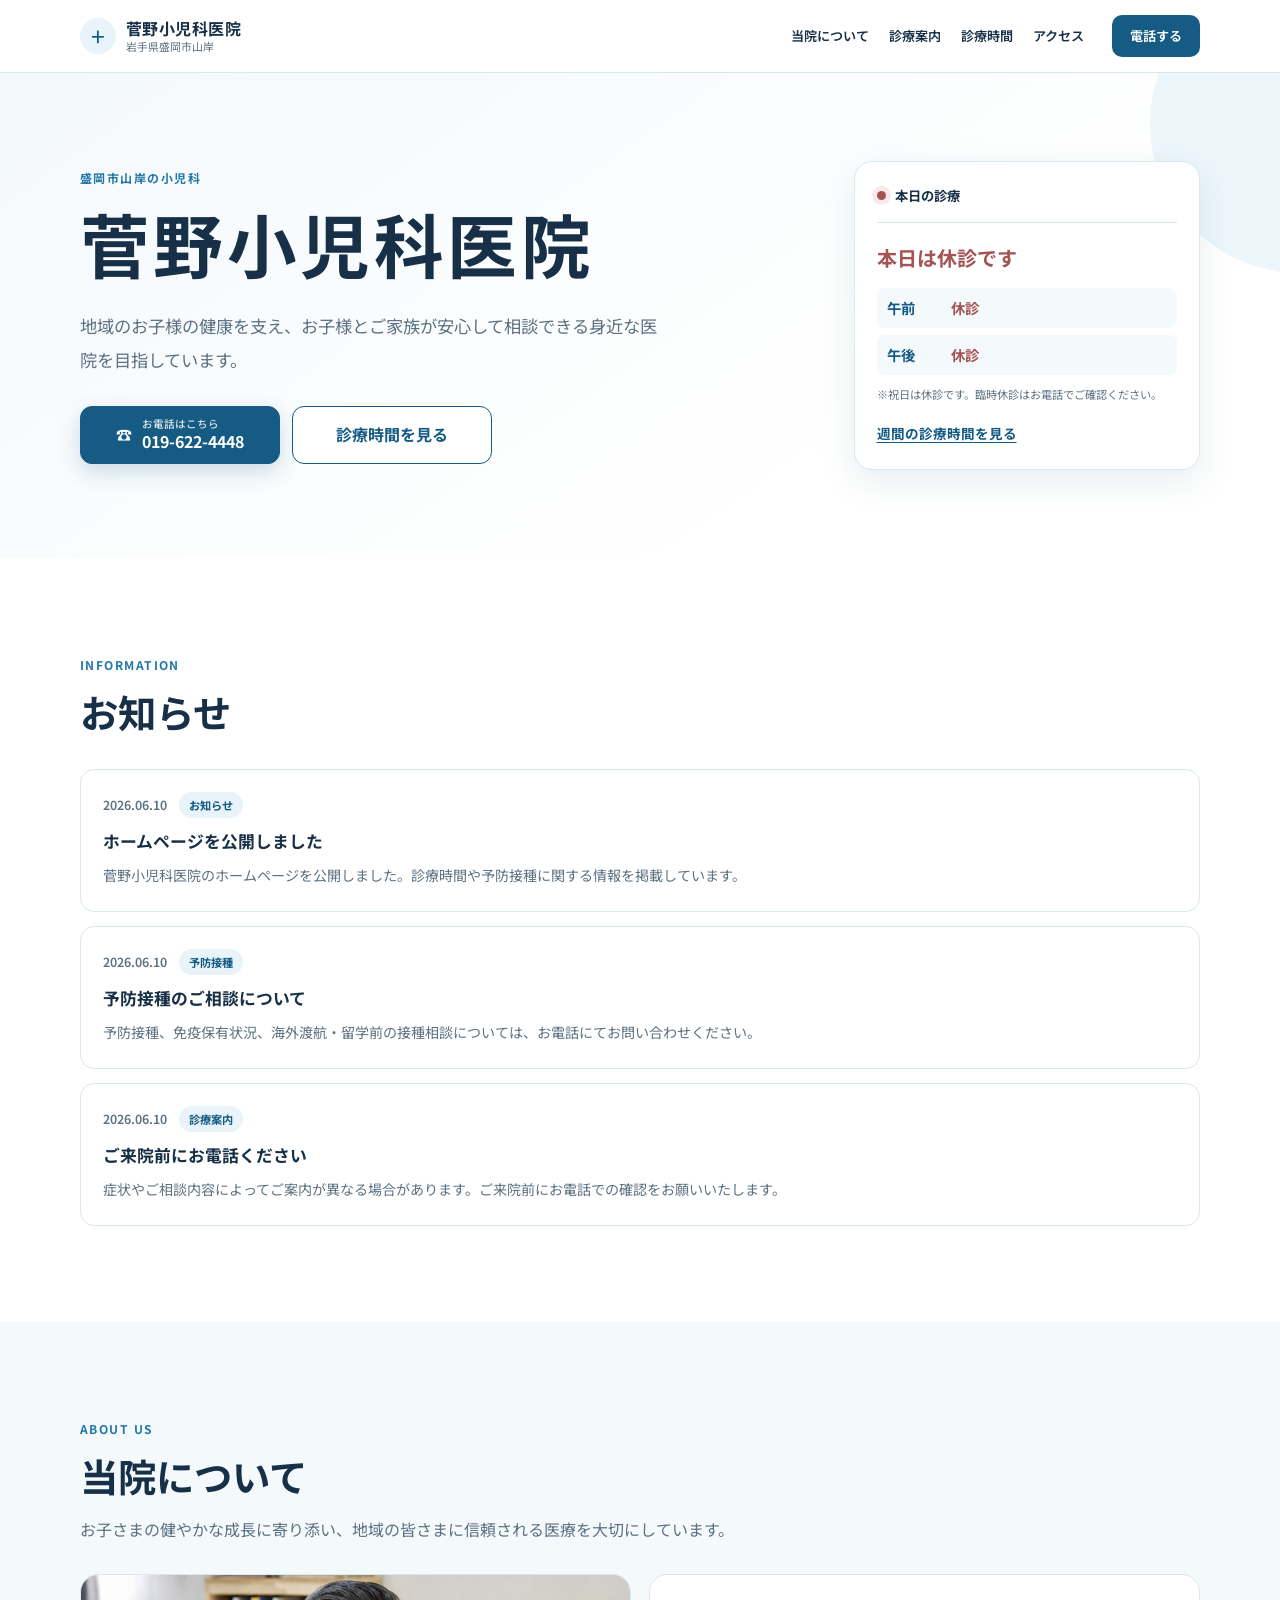
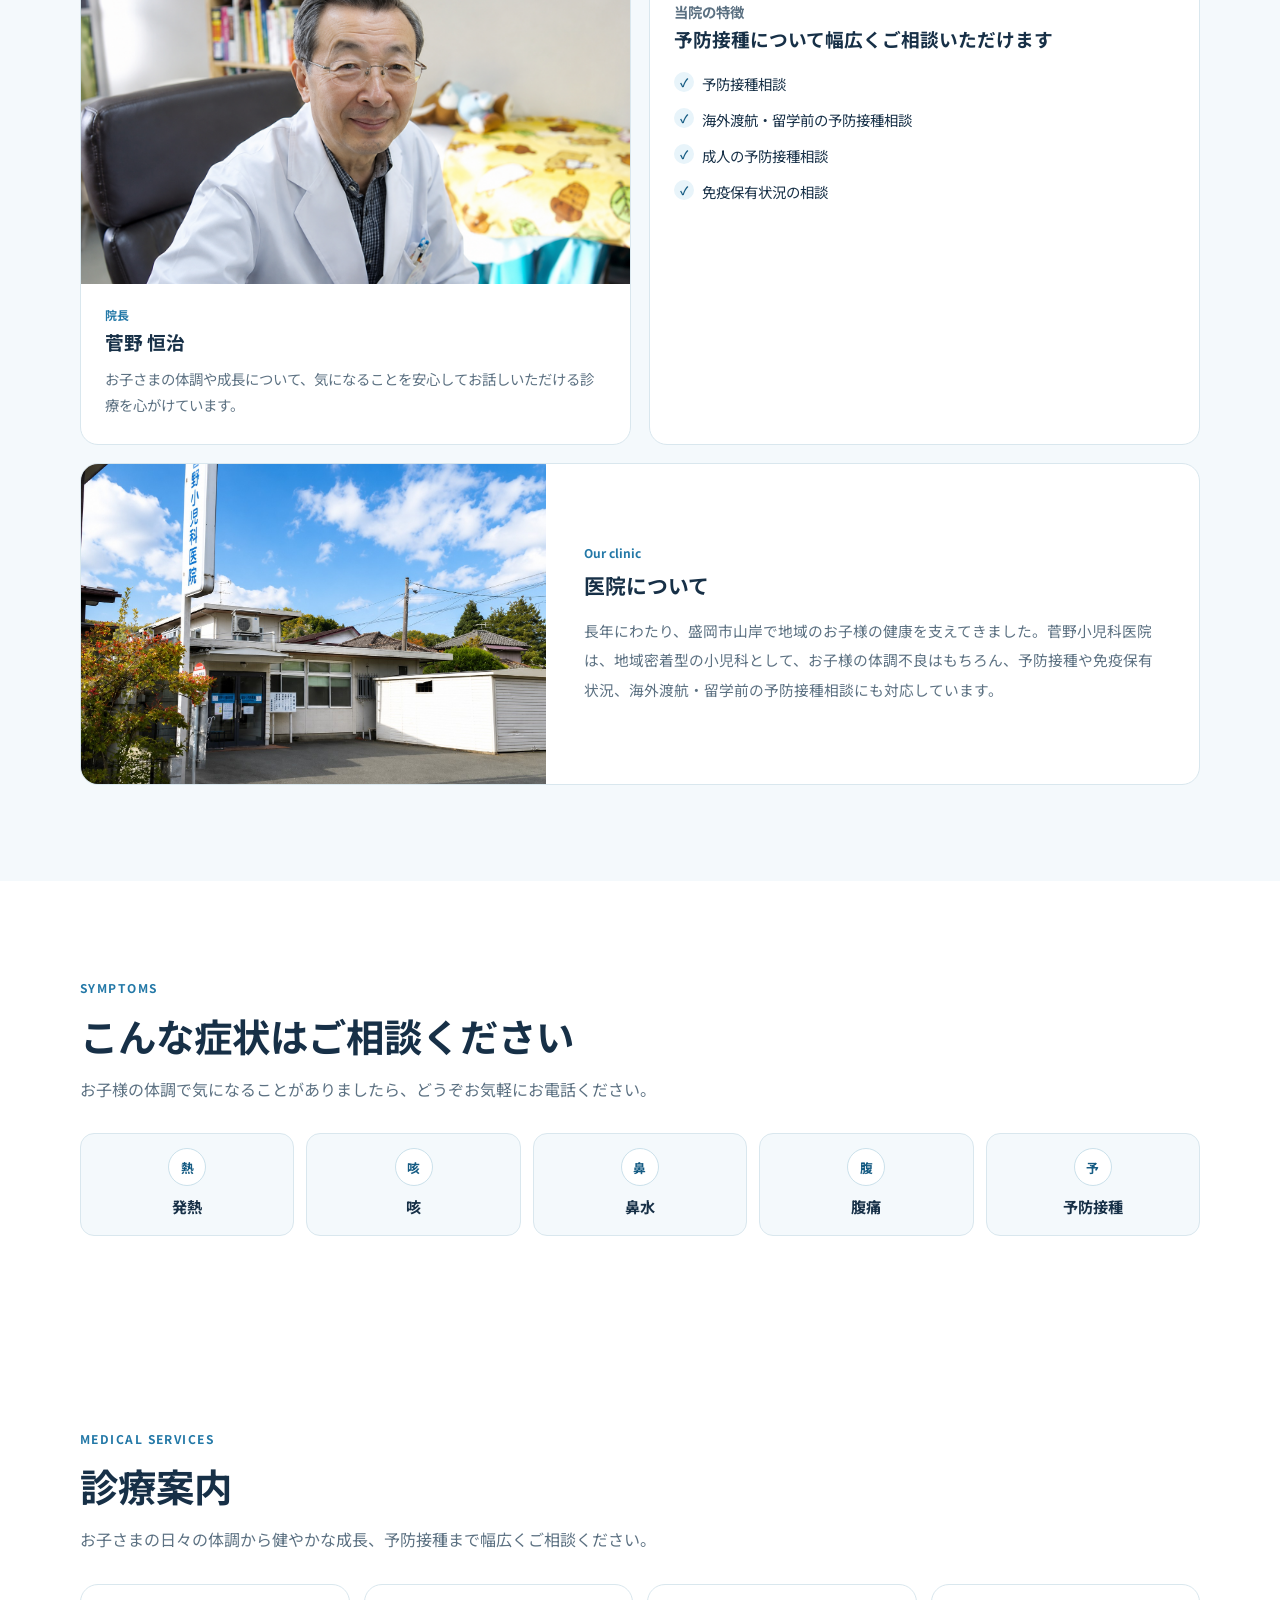
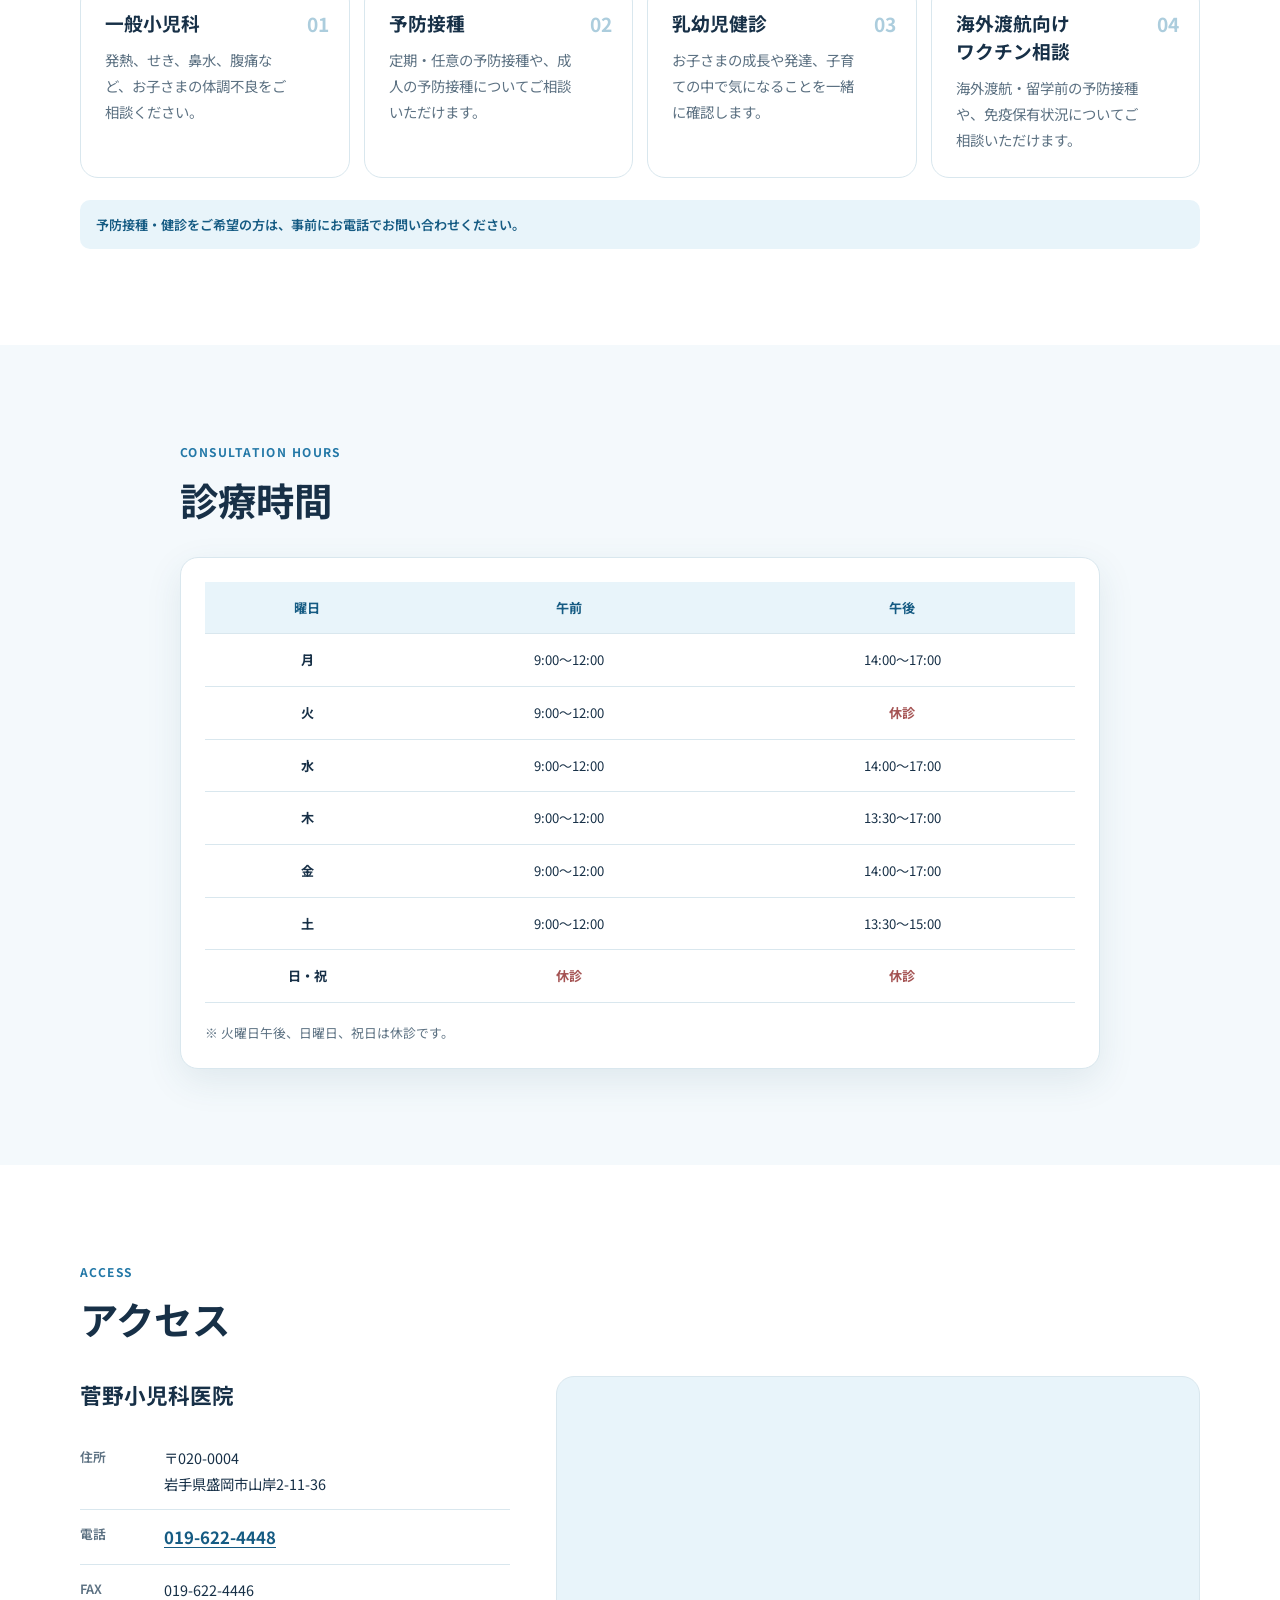
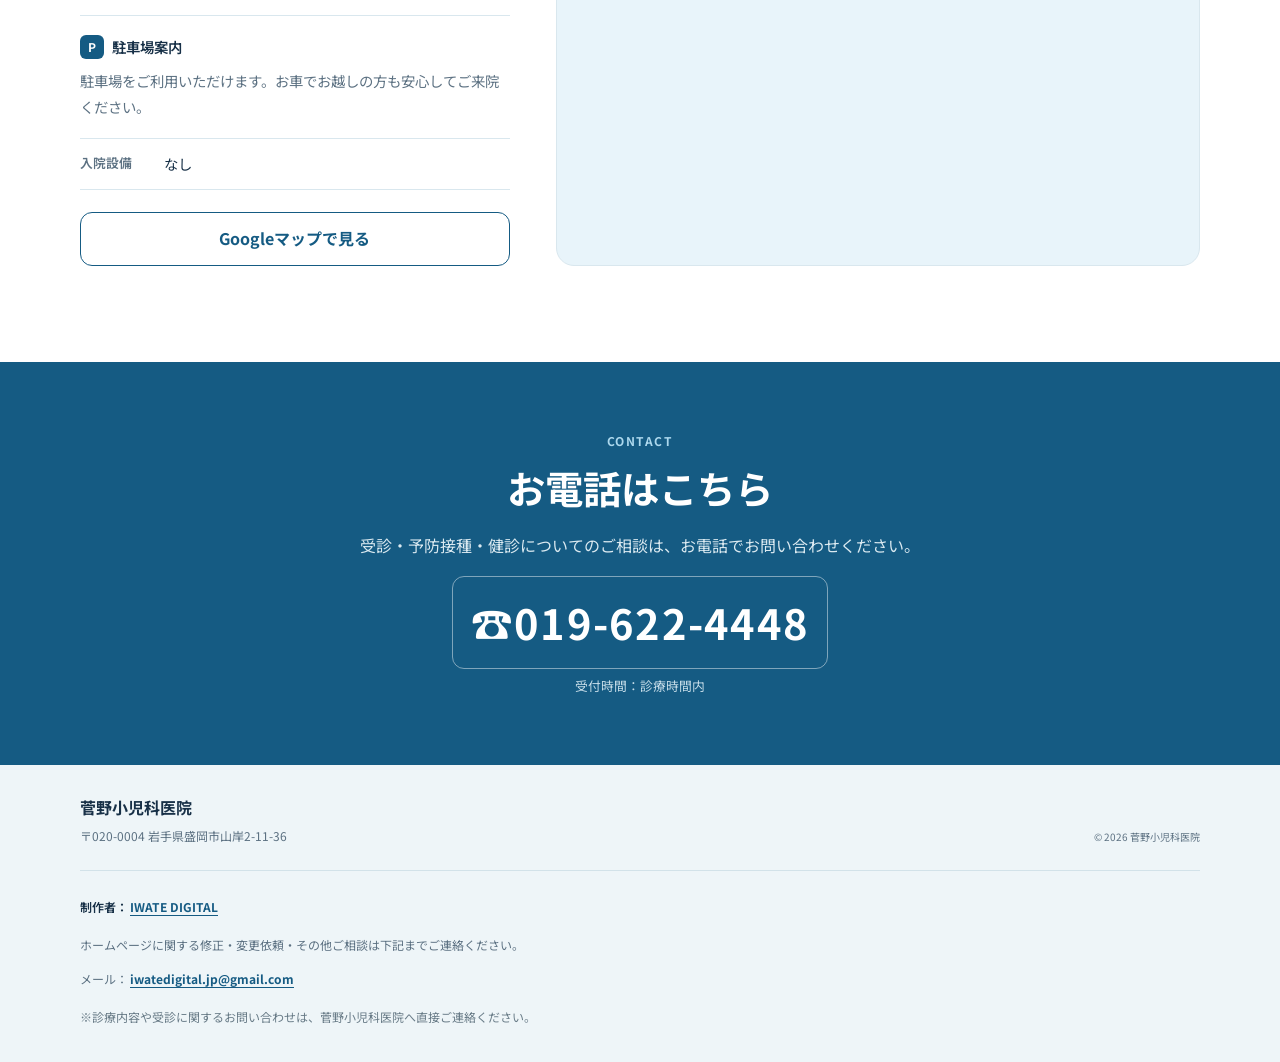
==== index.html @ 6c4dfc93 "Add files via upload" ====
<!doctype html>
<html lang="ja">
<head>
  <meta charset="utf-8">
  <meta name="viewport" content="width=device-width, initial-scale=1">
  <meta name="theme-color" content="#f4f9fc">
  <meta name="description" content="岩手県盛岡市山岸の菅野小児科医院。一般小児科、予防接種、乳幼児健診、海外渡航・留学前のワクチン相談に対応しています。">
  <title>菅野小児科医院｜岩手県盛岡市山岸</title>
  <link rel="preconnect" href="https://fonts.googleapis.com">
  <link rel="preconnect" href="https://fonts.gstatic.com" crossorigin>
  <link href="https://fonts.googleapis.com/css2?family=Noto+Sans+JP:wght@400;500;600;700&display=swap" rel="stylesheet">
  <link rel="stylesheet" href="styles.css">
  <script type="application/ld+json">
  {
    "@context": "https://schema.org",
    "@type": "MedicalClinic",
    "name": "菅野小児科医院",
    "medicalSpecialty": "Pediatric",
    "telephone": "+81-19-622-4448",
    "faxNumber": "+81-19-622-4446",
    "address": {
      "@type": "PostalAddress",
      "postalCode": "020-0004",
      "addressRegion": "岩手県",
      "addressLocality": "盛岡市",
      "streetAddress": "山岸2-11-36",
      "addressCountry": "JP"
    }
  }
  </script>
</head>
<body>
  <a class="skip-link" href="#main">本文へ移動</a>

  <header class="site-header">
    <div class="header-inner container">
      <a class="brand" href="#top" aria-label="菅野小児科医院 ホーム">
        <span class="brand-mark" aria-hidden="true">+</span>
        <span><strong>菅野小児科医院</strong><small>岩手県盛岡市山岸</small></span>
      </a>
      <button class="menu-button" type="button" aria-expanded="false" aria-controls="global-nav">
        <span class="menu-icon" aria-hidden="true"></span>
        <span>メニュー</span>
      </button>
      <nav id="global-nav" class="global-nav" aria-label="メインナビゲーション">
        <a href="#about">当院について</a>
        <a href="#services">診療案内</a>
        <a href="#hours">診療時間</a>
        <a href="#access">アクセス</a>
        <a class="nav-phone" href="tel:0196224448">電話する</a>
      </nav>
    </div>
  </header>

  <main id="main">
    <section id="top" class="hero">
      <div class="container hero-grid">
        <div class="hero-copy">
          <p class="eyebrow">盛岡市山岸の小児科</p>
          <h1>菅野小児科医院</h1>
          <p class="hero-lead">地域のお子様の健康を支え、お子様とご家族が安心して相談できる身近な医院を目指しています。</p>
          <div class="hero-actions">
            <a class="button button-primary" href="tel:0196224448">
              <span aria-hidden="true">☎</span>
              <span><small>お電話はこちら</small>019-622-4448</span>
            </a>
            <a class="button button-secondary" href="#hours">診療時間を見る</a>
          </div>
        </div>
        <aside class="today-card" aria-labelledby="today-title">
          <div class="today-card-head">
            <span class="status-dot" aria-hidden="true"></span>
            <p id="today-title">本日の診療</p>
          </div>
          <p id="today-status" class="today-status" aria-live="polite">診療時間を確認しています</p>
          <div id="today-hours" class="today-hours"></div>
          <p class="today-note">※祝日は休診です。臨時休診はお電話でご確認ください。</p>
          <a href="#hours">週間の診療時間を見る</a>
        </aside>
      </div>
    </section>

    <section class="notice-section section">
      <div class="container">
        <div class="section-heading inline-heading">
          <div>
            <p class="eyebrow">Information</p>
            <h2>お知らせ</h2>
          </div>
        </div>
        <div class="notice-list">
          <article class="notice-card">
            <div class="notice-meta">
              <!-- お知らせの日付：表示とdatetime属性を一緒に変更してください -->
              <time datetime="2026-06-10">2026.06.10</time>
              <span class="notice-category">お知らせ</span>
            </div>
            <h3>ホームページを公開しました</h3>
            <p>菅野小児科医院のホームページを公開しました。診療時間や予防接種に関する情報を掲載しています。</p>
          </article>
          <article class="notice-card">
            <div class="notice-meta">
              <!-- お知らせの日付：表示とdatetime属性を一緒に変更してください -->
              <time datetime="2026-06-10">2026.06.10</time>
              <span class="notice-category">予防接種</span>
            </div>
            <h3>予防接種のご相談について</h3>
            <p>予防接種、免疫保有状況、海外渡航・留学前の接種相談については、お電話にてお問い合わせください。</p>
          </article>
          <article class="notice-card">
            <div class="notice-meta">
              <!-- お知らせの日付：表示とdatetime属性を一緒に変更してください -->
              <time datetime="2026-06-10">2026.06.10</time>
              <span class="notice-category">診療案内</span>
            </div>
            <h3>ご来院前にお電話ください</h3>
            <p>症状やご相談内容によってご案内が異なる場合があります。ご来院前にお電話での確認をお願いいたします。</p>
          </article>
        </div>
      </div>
    </section>

    <section id="about" class="section section-tint">
      <div class="container">
        <div class="section-heading">
          <p class="eyebrow">About us</p>
          <h2>当院について</h2>
          <p>お子さまの健やかな成長に寄り添い、地域の皆さまに信頼される医療を大切にしています。</p>
        </div>
        <div class="about-grid">
          <article class="doctor-card">
            <img class="doctor-photo" src="director-kanno.png" alt="菅野小児科医院 院長 菅野恒治">
            <div class="doctor-copy">
              <p class="card-label">院長</p>
              <h3>菅野 恒治</h3>
              <p>お子さまの体調や成長について、気になることを安心してお話しいただける診療を心がけています。</p>
            </div>
          </article>
          <article class="feature-card">
            <p class="card-label">当院の特徴</p>
            <h3>予防接種について幅広くご相談いただけます</h3>
            <ul class="check-list">
              <li>予防接種相談</li>
              <li>海外渡航・留学前の予防接種相談</li>
              <li>成人の予防接種相談</li>
              <li>免疫保有状況の相談</li>
            </ul>
          </article>
        </div>
        <article class="clinic-about-card">
          <div class="clinic-photo">
            <img src="clinic-exterior.jpg" alt="菅野小児科医院の外観">
            <div class="clinic-photo-placeholder" aria-hidden="true">
              <span>+</span>
              <p>医院外観写真</p>
            </div>
          </div>
          <div class="clinic-about-copy">
            <p class="card-label">Our clinic</p>
            <h3>医院について</h3>
            <p>長年にわたり、盛岡市山岸で地域のお子様の健康を支えてきました。菅野小児科医院は、地域密着型の小児科として、お子様の体調不良はもちろん、予防接種や免疫保有状況、海外渡航・留学前の予防接種相談にも対応しています。</p>
          </div>
        </article>
      </div>
    </section>

    <section class="symptoms-section section">
      <div class="container">
        <div class="section-heading">
          <p class="eyebrow">Symptoms</p>
          <h2>こんな症状はご相談ください</h2>
          <p>お子様の体調で気になることがありましたら、どうぞお気軽にお電話ください。</p>
        </div>
        <ul class="symptom-grid" aria-label="ご相談いただける症状">
          <li><span class="symptom-icon" aria-hidden="true">熱</span><strong>発熱</strong></li>
          <li><span class="symptom-icon" aria-hidden="true">咳</span><strong>咳</strong></li>
          <li><span class="symptom-icon" aria-hidden="true">鼻</span><strong>鼻水</strong></li>
          <li><span class="symptom-icon" aria-hidden="true">腹</span><strong>腹痛</strong></li>
          <li><span class="symptom-icon" aria-hidden="true">予</span><strong>予防接種</strong></li>
        </ul>
      </div>
    </section>

    <section id="services" class="section">
      <div class="container">
        <div class="section-heading">
          <p class="eyebrow">Medical services</p>
          <h2>診療案内</h2>
          <p>お子さまの日々の体調から健やかな成長、予防接種まで幅広くご相談ください。</p>
        </div>
        <div class="service-grid">
          <article class="service-card">
            <span class="service-number" aria-hidden="true">01</span>
            <h3>一般小児科</h3>
            <p>発熱、せき、鼻水、腹痛など、お子さまの体調不良をご相談ください。</p>
          </article>
          <article class="service-card">
            <span class="service-number" aria-hidden="true">02</span>
            <h3>予防接種</h3>
            <p>定期・任意の予防接種や、成人の予防接種についてご相談いただけます。</p>
          </article>
          <article class="service-card">
            <span class="service-number" aria-hidden="true">03</span>
            <h3>乳幼児健診</h3>
            <p>お子さまの成長や発達、子育ての中で気になることを一緒に確認します。</p>
          </article>
          <article class="service-card">
            <span class="service-number" aria-hidden="true">04</span>
            <h3>海外渡航向け<br>ワクチン相談</h3>
            <p>海外渡航・留学前の予防接種や、免疫保有状況についてご相談いただけます。</p>
          </article>
        </div>
        <p class="service-note">予防接種・健診をご希望の方は、事前にお電話でお問い合わせください。</p>
      </div>
    </section>

    <section id="hours" class="section section-tint">
      <div class="container narrow">
        <div class="section-heading">
          <p class="eyebrow">Consultation hours</p>
          <h2>診療時間</h2>
        </div>
        <div class="hours-card">
          <div class="table-wrap">
            <table>
              <caption class="sr-only">菅野小児科医院の診療時間</caption>
              <thead>
                <tr><th scope="col">曜日</th><th scope="col">午前</th><th scope="col">午後</th></tr>
              </thead>
              <tbody>
                <tr><th scope="row">月</th><td>9:00〜12:00</td><td>14:00〜17:00</td></tr>
                <tr><th scope="row">火</th><td>9:00〜12:00</td><td class="closed">休診</td></tr>
                <tr><th scope="row">水</th><td>9:00〜12:00</td><td>14:00〜17:00</td></tr>
                <tr><th scope="row">木</th><td>9:00〜12:00</td><td>13:30〜17:00</td></tr>
                <tr><th scope="row">金</th><td>9:00〜12:00</td><td>14:00〜17:00</td></tr>
                <tr><th scope="row">土</th><td>9:00〜12:00</td><td>13:30〜15:00</td></tr>
                <tr><th scope="row">日・祝</th><td class="closed">休診</td><td class="closed">休診</td></tr>
              </tbody>
            </table>
          </div>
          <p class="hours-note"><span aria-hidden="true">※</span> 火曜日午後、日曜日、祝日は休診です。</p>
        </div>
      </div>
    </section>

    <section id="access" class="section">
      <div class="container">
        <div class="section-heading">
          <p class="eyebrow">Access</p>
          <h2>アクセス</h2>
        </div>
        <div class="access-grid">
          <div class="access-info">
            <h3>菅野小児科医院</h3>
            <dl>
              <div><dt>住所</dt><dd>〒020-0004<br>岩手県盛岡市山岸2-11-36</dd></div>
              <div><dt>電話</dt><dd><a href="tel:0196224448">019-622-4448</a></dd></div>
              <div><dt>FAX</dt><dd>019-622-4446</dd></div>
              <div class="parking-info">
                <dt><span class="parking-icon" aria-hidden="true">P</span>駐車場案内</dt>
                <dd>駐車場をご利用いただけます。お車でお越しの方も安心してご来院ください。</dd>
              </div>
              <div><dt>入院設備</dt><dd>なし</dd></div>
            </dl>
            <a class="button button-secondary map-link" href="https://www.google.com/maps/search/?api=1&query=%E8%8F%85%E9%87%8E%E5%B0%8F%E5%85%90%E7%A7%91%E5%8C%BB%E9%99%A2+%E5%B2%A9%E6%89%8B%E7%9C%8C%E7%9B%9B%E5%B2%A1%E5%B8%82%E5%B1%B1%E5%B2%B82-11-36" target="_blank" rel="noopener noreferrer">Googleマップで見る</a>
          </div>
          <div class="map-frame">
            <iframe title="菅野小児科医院 周辺地図" src="https://maps.google.com/maps?q=%E5%B2%A9%E6%89%8B%E7%9C%8C%E7%9B%9B%E5%B2%A1%E5%B8%82%E5%B1%B1%E5%B2%B82-11-36&z=16&output=embed" loading="lazy" referrerpolicy="no-referrer-when-downgrade"></iframe>
          </div>
        </div>
      </div>
    </section>

    <section id="contact" class="contact-section">
      <div class="container contact-inner">
        <p class="eyebrow">Contact</p>
        <h2>お電話はこちら</h2>
        <p>受診・予防接種・健診についてのご相談は、お電話でお問い合わせください。</p>
        <a class="contact-phone" href="tel:0196224448"><span aria-hidden="true">☎</span> 019-622-4448</a>
        <p class="contact-hours">受付時間：診療時間内</p>
      </div>
    </section>
  </main>

  <footer class="site-footer">
    <div class="container footer-inner">
      <div><strong>菅野小児科医院</strong><p>〒020-0004 岩手県盛岡市山岸2-11-36</p></div>
      <p><small>&copy; <span id="copyright-year"></span> 菅野小児科医院</small></p>
    </div>
    <div class="container creator-info">
      <p class="creator-name">制作者：<a href="https://iwatedigital.jp/" target="_blank" rel="noopener noreferrer">IWATE DIGITAL</a></p>
      <p>ホームページに関する修正・変更依頼・その他ご相談は下記までご連絡ください。</p>
      <p class="creator-email">メール：<a href="mailto:iwatedigital.jp@gmail.com">iwatedigital.jp@gmail.com</a></p>
      <p class="creator-note">※診療内容や受診に関するお問い合わせは、菅野小児科医院へ直接ご連絡ください。</p>
    </div>
  </footer>

  <a class="mobile-call" href="tel:0196224448"><span aria-hidden="true">☎</span> 電話で問い合わせる</a>
  <script src="script.js" defer></script>
</body>
</html>
---- styles.css ----
:root {
  --ink: #173047;
  --muted: #5c7182;
  --blue: #2378a7;
  --blue-dark: #155b83;
  --blue-pale: #e8f4fa;
  --blue-wash: #f4f9fc;
  --line: #d9e7ee;
  --white: #fff;
  --closed: #a55454;
  --shadow: 0 12px 36px rgba(38, 86, 112, .1);
  --radius: 18px;
}

* { box-sizing: border-box; }
html { scroll-behavior: smooth; }
body {
  margin: 0;
  color: var(--ink);
  background: var(--white);
  font-family: "Noto Sans JP", system-ui, sans-serif;
  line-height: 1.8;
  -webkit-font-smoothing: antialiased;
}
a { color: var(--blue-dark); text-underline-offset: 3px; }
button, a { -webkit-tap-highlight-color: transparent; }
button:focus-visible, a:focus-visible { outline: 3px solid #f2bd4c; outline-offset: 3px; }
.container { width: min(100% - 40px, 1120px); margin-inline: auto; }
.narrow { max-width: 920px; }
.section { padding: 72px 0; scroll-margin-top: 72px; }
.section-tint { background: var(--blue-wash); }
.sr-only {
  position: absolute; width: 1px; height: 1px; padding: 0; margin: -1px;
  overflow: hidden; clip: rect(0, 0, 0, 0); white-space: nowrap; border: 0;
}
.skip-link {
  position: fixed; top: 8px; left: 8px; z-index: 1000; padding: 10px 16px;
  background: var(--white); transform: translateY(-150%);
}
.skip-link:focus { transform: translateY(0); }

.site-header {
  position: sticky; top: 0; z-index: 100;
  background: rgba(255,255,255,.96); border-bottom: 1px solid var(--line);
}
.header-inner { min-height: 72px; display: flex; align-items: center; justify-content: space-between; }
.brand { display: flex; align-items: center; gap: 10px; color: var(--ink); text-decoration: none; line-height: 1.35; }
.brand strong { display: block; font-size: 1rem; letter-spacing: .03em; }
.brand small { display: block; color: var(--muted); font-size: .68rem; }
.brand-mark {
  width: 36px; height: 36px; display: grid; place-items: center; border-radius: 50%;
  color: var(--blue-dark); background: var(--blue-pale); font-size: 1.55rem; font-weight: 400;
}
.menu-button {
  border: 0; background: transparent; color: var(--ink); font: inherit;
  font-size: .72rem; display: grid; place-items: center; gap: 4px; padding: 8px;
}
.menu-icon, .menu-icon::before, .menu-icon::after {
  display: block; width: 24px; height: 2px; background: var(--ink); transition: transform .2s;
}
.menu-icon { position: relative; }
.menu-icon::before, .menu-icon::after { content: ""; position: absolute; left: 0; }
.menu-icon::before { top: -7px; }
.menu-icon::after { top: 7px; }
.menu-button[aria-expanded="true"] .menu-icon { background: transparent; }
.menu-button[aria-expanded="true"] .menu-icon::before { top: 0; transform: rotate(45deg); }
.menu-button[aria-expanded="true"] .menu-icon::after { top: 0; transform: rotate(-45deg); }
.global-nav {
  display: none; position: absolute; left: 0; right: 0; top: 72px;
  background: var(--white); border-bottom: 1px solid var(--line); padding: 12px 20px 20px;
}
.global-nav.open { display: grid; }
.global-nav a { padding: 11px 8px; color: var(--ink); text-decoration: none; font-weight: 600; }
.global-nav .nav-phone { margin-top: 8px; color: var(--white); background: var(--blue-dark); border-radius: 10px; text-align: center; }

.hero { position: relative; overflow: hidden; padding: 58px 0 64px; background: linear-gradient(145deg, var(--blue-wash) 0%, #fff 70%); }
.hero::after {
  content: ""; position: absolute; width: 300px; height: 300px; border-radius: 50%;
  background: var(--blue-pale); right: -170px; top: -100px; opacity: .8;
}
.hero-grid { position: relative; z-index: 1; display: grid; gap: 32px; }
.eyebrow { margin: 0 0 10px; color: var(--blue); font-size: .75rem; font-weight: 700; letter-spacing: .12em; text-transform: uppercase; }
h1, h2, h3, p { overflow-wrap: anywhere; }
h1 { margin: 0; font-size: clamp(2.15rem, 10vw, 4.35rem); line-height: 1.3; letter-spacing: .05em; white-space: nowrap; }
.hero-lead { margin: 20px 0 0; max-width: 37rem; color: var(--muted); font-size: clamp(.95rem, 3.8vw, 1.08rem); line-height: 2; }
.hero-actions { display: grid; gap: 12px; margin-top: 28px; }
.button {
  min-height: 54px; display: flex; align-items: center; justify-content: center; gap: 10px;
  border: 1px solid var(--blue-dark); border-radius: 12px; padding: 10px 20px;
  font-weight: 700; text-decoration: none; line-height: 1.35;
}
.button-primary { color: var(--white); background: var(--blue-dark); box-shadow: 0 8px 22px rgba(21,91,131,.2); }
.button-primary small { display: block; font-size: .66rem; font-weight: 500; opacity: .85; }
.button-secondary { color: var(--blue-dark); background: var(--white); }
.today-card { padding: 22px; background: var(--white); border: 1px solid var(--line); border-radius: var(--radius); box-shadow: var(--shadow); }
.today-card-head { display: flex; align-items: center; gap: 9px; border-bottom: 1px solid var(--line); padding-bottom: 14px; }
.today-card-head p { margin: 0; font-size: .83rem; font-weight: 700; }
.status-dot { width: 9px; height: 9px; border-radius: 50%; background: #3ba776; box-shadow: 0 0 0 5px #e5f6ee; }
.status-dot.closed { background: #a55454; box-shadow: 0 0 0 5px #f6eaea; }
.today-status { margin: 17px 0 12px; color: var(--blue-dark); font-size: 1.25rem; font-weight: 700; }
.today-status.closed { color: var(--closed); }
.today-hours { display: grid; gap: 7px; margin: 0 0 10px; }
.today-period { display: grid; grid-template-columns: 3.5rem 1fr; gap: 8px; padding: 7px 10px; background: var(--blue-wash); border-radius: 8px; font-size: .9rem; }
.today-period span { color: var(--blue-dark); font-weight: 700; }
.today-period.closed { color: var(--closed); }
.today-note { margin: 0 0 14px; color: var(--muted); font-size: .7rem; line-height: 1.7; }
.today-card a { font-size: .85rem; font-weight: 700; }

.section-heading { margin-bottom: 30px; max-width: 42rem; }
.section-heading h2, .contact-inner h2 { margin: 0; font-size: clamp(1.7rem, 8vw, 2.4rem); line-height: 1.4; }
.section-heading > p:last-child { color: var(--muted); margin: 12px 0 0; }
.notice-list { display: grid; gap: 14px; }
.notice-card { padding: 22px; border: 1px solid var(--line); border-radius: 14px; background: var(--white); }
.notice-meta { display: flex; align-items: center; gap: 12px; margin-bottom: 10px; }
.notice-meta time { color: var(--muted); font-size: .78rem; font-weight: 600; }
.notice-category { padding: 3px 10px; color: var(--blue-dark); background: var(--blue-pale); border-radius: 999px; font-size: .7rem; font-weight: 700; }
.notice-card h3 { margin: 0 0 8px; font-size: 1.05rem; line-height: 1.55; }
.notice-card p { margin: 0; color: var(--muted); font-size: .88rem; line-height: 1.9; }
.about-grid { display: grid; gap: 18px; }
.doctor-card, .feature-card, .clinic-about-card, .service-card, .hours-card {
  padding: 24px; background: var(--white); border: 1px solid var(--line); border-radius: var(--radius);
}
.doctor-card { display: grid; gap: 20px; align-content: start; padding: 0; overflow: hidden; }
.doctor-photo { display: block; width: 100%; aspect-ratio: 16 / 10; object-fit: cover; object-position: center 38%; background: var(--blue-pale); }
.doctor-copy { padding: 0 24px 26px; }
.card-label { margin: 0 0 3px; color: var(--blue); font-size: .75rem; font-weight: 700; }
.doctor-card h3, .feature-card h3, .service-card h3 { margin: 0 0 10px; line-height: 1.5; }
.doctor-card p:last-child, .feature-card p, .service-card p { margin: 0; color: var(--muted); font-size: .9rem; }
.check-list { list-style: none; padding: 0; margin: 18px 0 0; display: grid; gap: 10px; }
.check-list li { position: relative; padding-left: 28px; font-size: .9rem; }
.check-list li::before {
  content: "✓"; position: absolute; left: 0; top: .1em; width: 20px; height: 20px; display: grid;
  place-items: center; border-radius: 50%; background: var(--blue-pale); color: var(--blue-dark); font-size: .72rem; font-weight: 700;
}
.clinic-about-card { display: grid; gap: 24px; margin-top: 18px; padding: 0; overflow: hidden; }
.clinic-photo { position: relative; min-height: 230px; background: var(--blue-pale); overflow: hidden; }
.clinic-photo img { position: absolute; z-index: 1; inset: 0; width: 100%; height: 100%; object-fit: cover; }
.clinic-photo img.image-unavailable { display: none; }
.clinic-photo-placeholder { position: absolute; inset: 0; display: grid; place-content: center; justify-items: center; color: var(--blue-dark); }
.clinic-photo-placeholder span { width: 48px; height: 48px; display: grid; place-items: center; border: 1px solid #b9d9e8; border-radius: 50%; background: rgba(255,255,255,.65); font-size: 1.7rem; }
.clinic-photo-placeholder p { margin: 10px 0 0; font-size: .8rem; font-weight: 600; }
.clinic-about-copy { padding: 0 24px 26px; }
.clinic-about-copy h3 { margin: 0 0 12px; font-size: 1.3rem; }
.clinic-about-copy > p:last-child { margin: 0; color: var(--muted); font-size: .92rem; line-height: 2; }
.service-grid { display: grid; gap: 14px; }
.service-card { position: relative; padding-right: 56px; }
.service-number { position: absolute; top: 22px; right: 20px; color: #accddd; font-size: 1.2rem; font-weight: 700; }
.service-note { margin: 22px 0 0; padding: 13px 16px; color: var(--blue-dark); background: var(--blue-pale); border-radius: 10px; font-size: .82rem; font-weight: 600; }
.symptoms-section { padding-top: 64px; padding-bottom: 64px; background: var(--white); }
.symptom-grid { list-style: none; margin: 0; padding: 0; display: grid; grid-template-columns: repeat(2, 1fr); gap: 12px; }
.symptom-grid li { min-height: 96px; display: grid; place-items: center; align-content: center; gap: 7px; padding: 14px 8px; color: var(--ink); background: var(--blue-wash); border: 1px solid var(--line); border-radius: 14px; text-align: center; }
.symptom-grid strong { font-size: .95rem; }
.symptom-icon { width: 38px; height: 38px; display: grid; place-items: center; color: var(--blue-dark); background: var(--white); border: 1px solid #cbe1eb; border-radius: 50%; font-size: .8rem; font-weight: 700; }

.hours-card { box-shadow: var(--shadow); }
.table-wrap { overflow-x: auto; }
table { width: 100%; border-collapse: collapse; min-width: 520px; font-size: .82rem; text-align: center; }
th, td { border-bottom: 1px solid var(--line); padding: 14px 8px; white-space: nowrap; }
thead th { color: var(--blue-dark); background: var(--blue-pale); }
tbody th { font-weight: 700; }
.closed { color: var(--closed); font-weight: 700; }
.hours-note { margin: 18px 0 0; color: var(--muted); font-size: .8rem; }

.access-grid { display: grid; gap: 24px; }
.access-info h3 { margin: 0 0 18px; font-size: 1.35rem; }
.access-info dl { margin: 0; }
.access-info dl div { display: grid; grid-template-columns: 72px 1fr; gap: 12px; padding: 12px 0; border-bottom: 1px solid var(--line); }
.access-info dt { color: var(--muted); font-size: .8rem; font-weight: 600; }
.access-info dd { margin: 0; font-size: .9rem; }
.access-info dd a { font-size: 1.05rem; font-weight: 700; }
.access-info dl .parking-info { display: block; padding: 18px 0; }
.parking-info dt { display: flex; align-items: center; gap: 8px; margin-bottom: 8px; color: var(--ink); font-size: .9rem; }
.parking-info dd { color: var(--muted); line-height: 1.8; }
.parking-icon { width: 24px; height: 24px; display: grid; place-items: center; border-radius: 6px; color: var(--white); background: var(--blue-dark); font-size: .75rem; font-weight: 700; }
.map-link { margin-top: 22px; }
.map-frame { min-height: 300px; border-radius: var(--radius); overflow: hidden; background: var(--blue-pale); border: 1px solid var(--line); }
.map-frame iframe { display: block; width: 100%; height: 100%; min-height: 300px; border: 0; }

.contact-section { padding: 68px 0; color: var(--white); background: var(--blue-dark); text-align: center; }
.contact-section .eyebrow { color: #acd8ed; }
.contact-inner > p:not(.eyebrow, .contact-hours) { margin: 16px 0; color: #dbeaf1; }
.contact-phone { display: inline-flex; min-height: 64px; align-items: center; justify-content: center; padding: 8px 18px; color: var(--white); font-size: clamp(1.65rem, 8vw, 2.6rem); font-weight: 700; text-decoration: none; letter-spacing: .03em; border: 1px solid rgba(255,255,255,.45); border-radius: 12px; }
.contact-phone:hover, .contact-phone:focus-visible { background: rgba(255,255,255,.1); }
.contact-hours { margin: 5px 0 0; color: #c5dce8; font-size: .8rem; }
.site-footer { padding: 28px 0 92px; color: var(--muted); background: #eef5f8; }
.footer-inner { display: grid; gap: 12px; }
.footer-inner strong { color: var(--ink); }
.footer-inner p { margin: 3px 0 0; font-size: .75rem; }
.creator-info { margin-top: 24px; padding-top: 20px; border-top: 1px solid #d2e2e9; }
.creator-info p { margin: 0 0 7px; font-size: .75rem; line-height: 1.8; }
.creator-info a {
  display: inline-block; min-height: 36px; padding: 5px 2px; color: var(--blue-dark);
  font-weight: 700; text-decoration-thickness: 1px; text-underline-offset: 3px;
  border-radius: 4px; transition: color .15s, background-color .15s;
}
.creator-info a:hover, .creator-info a:focus-visible { color: var(--ink); background: rgba(255,255,255,.75); }
.creator-name { color: var(--ink); font-weight: 600; }
.creator-note { color: #687b87; }
.mobile-call {
  position: fixed; z-index: 90; bottom: 12px; left: 20px; right: 20px; min-height: 54px;
  display: flex; align-items: center; justify-content: center; border-radius: 12px;
  color: var(--white); background: var(--blue-dark); box-shadow: 0 6px 24px rgba(10,51,76,.3);
  text-decoration: none; font-weight: 700;
}

@media (min-width: 720px) {
  .container { width: min(100% - 64px, 1120px); }
  .section { padding: 96px 0; }
  .hero { padding: 88px 0; }
  .hero-grid { grid-template-columns: 1.35fr .65fr; align-items: center; gap: 54px; }
  .hero-actions { display: flex; }
  .hero-actions .button { min-width: 200px; }
  .about-grid { grid-template-columns: 1fr 1fr; }
  .doctor-photo { aspect-ratio: 16 / 9; }
  .clinic-about-card { grid-template-columns: minmax(260px, .85fr) 1.15fr; align-items: stretch; }
  .clinic-photo { min-height: 320px; }
  .clinic-about-copy { display: flex; flex-direction: column; justify-content: center; padding: 36px 38px 38px 14px; }
  .service-grid { grid-template-columns: repeat(2, 1fr); }
  .symptom-grid { grid-template-columns: repeat(5, 1fr); }
  .access-grid { grid-template-columns: .8fr 1.2fr; gap: 46px; align-items: stretch; }
  .map-frame, .map-frame iframe { min-height: 410px; }
  .footer-inner { display: flex; align-items: end; justify-content: space-between; }
}

@media (min-width: 960px) {
  .menu-button { display: none; }
  .global-nav { display: flex; position: static; align-items: center; gap: 20px; border: 0; padding: 0; }
  .global-nav a { padding: 8px 0; font-size: .82rem; }
  .global-nav .nav-phone { margin: 0 0 0 8px; padding: 9px 18px; }
  .service-grid { grid-template-columns: repeat(4, 1fr); }
  .mobile-call { display: none; }
  .site-footer { padding-bottom: 28px; }
}

@media (prefers-reduced-motion: reduce) {
  html { scroll-behavior: auto; }
  *, *::before, *::after { transition-duration: .01ms !important; }
}
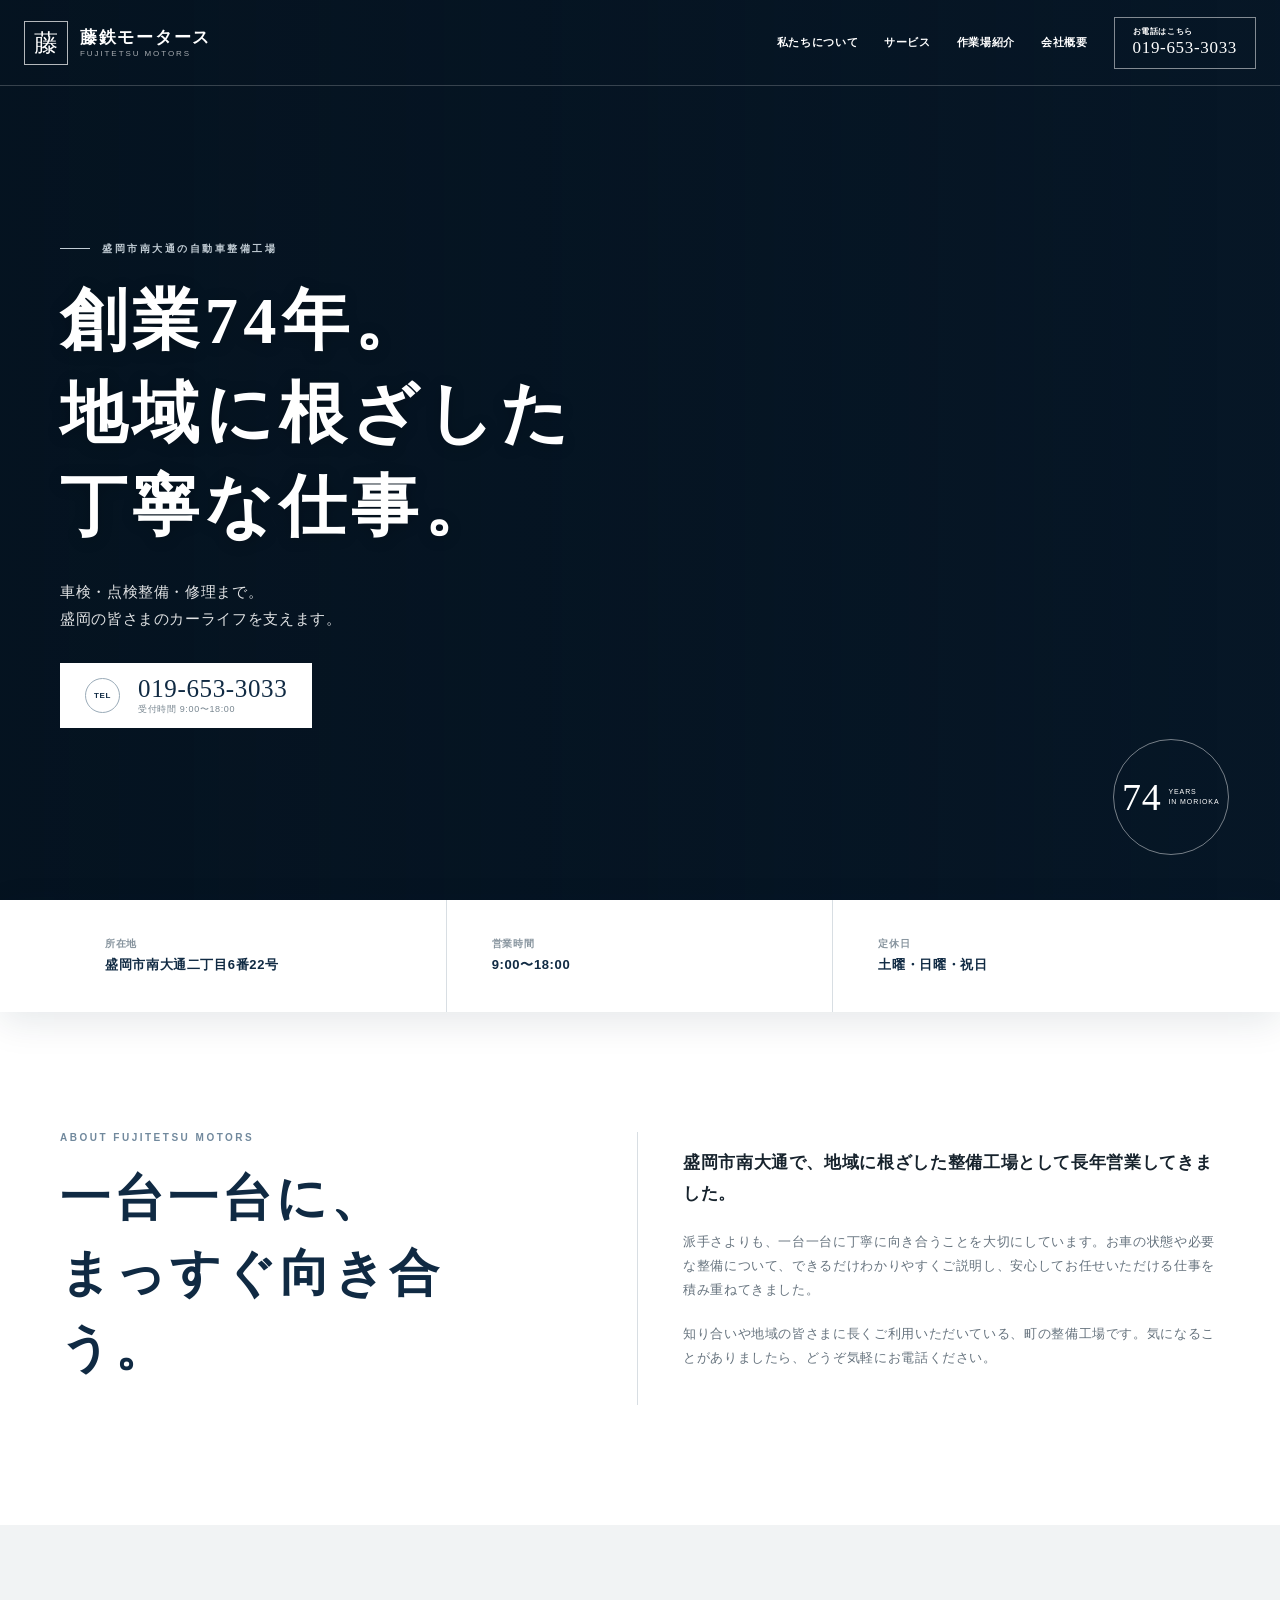
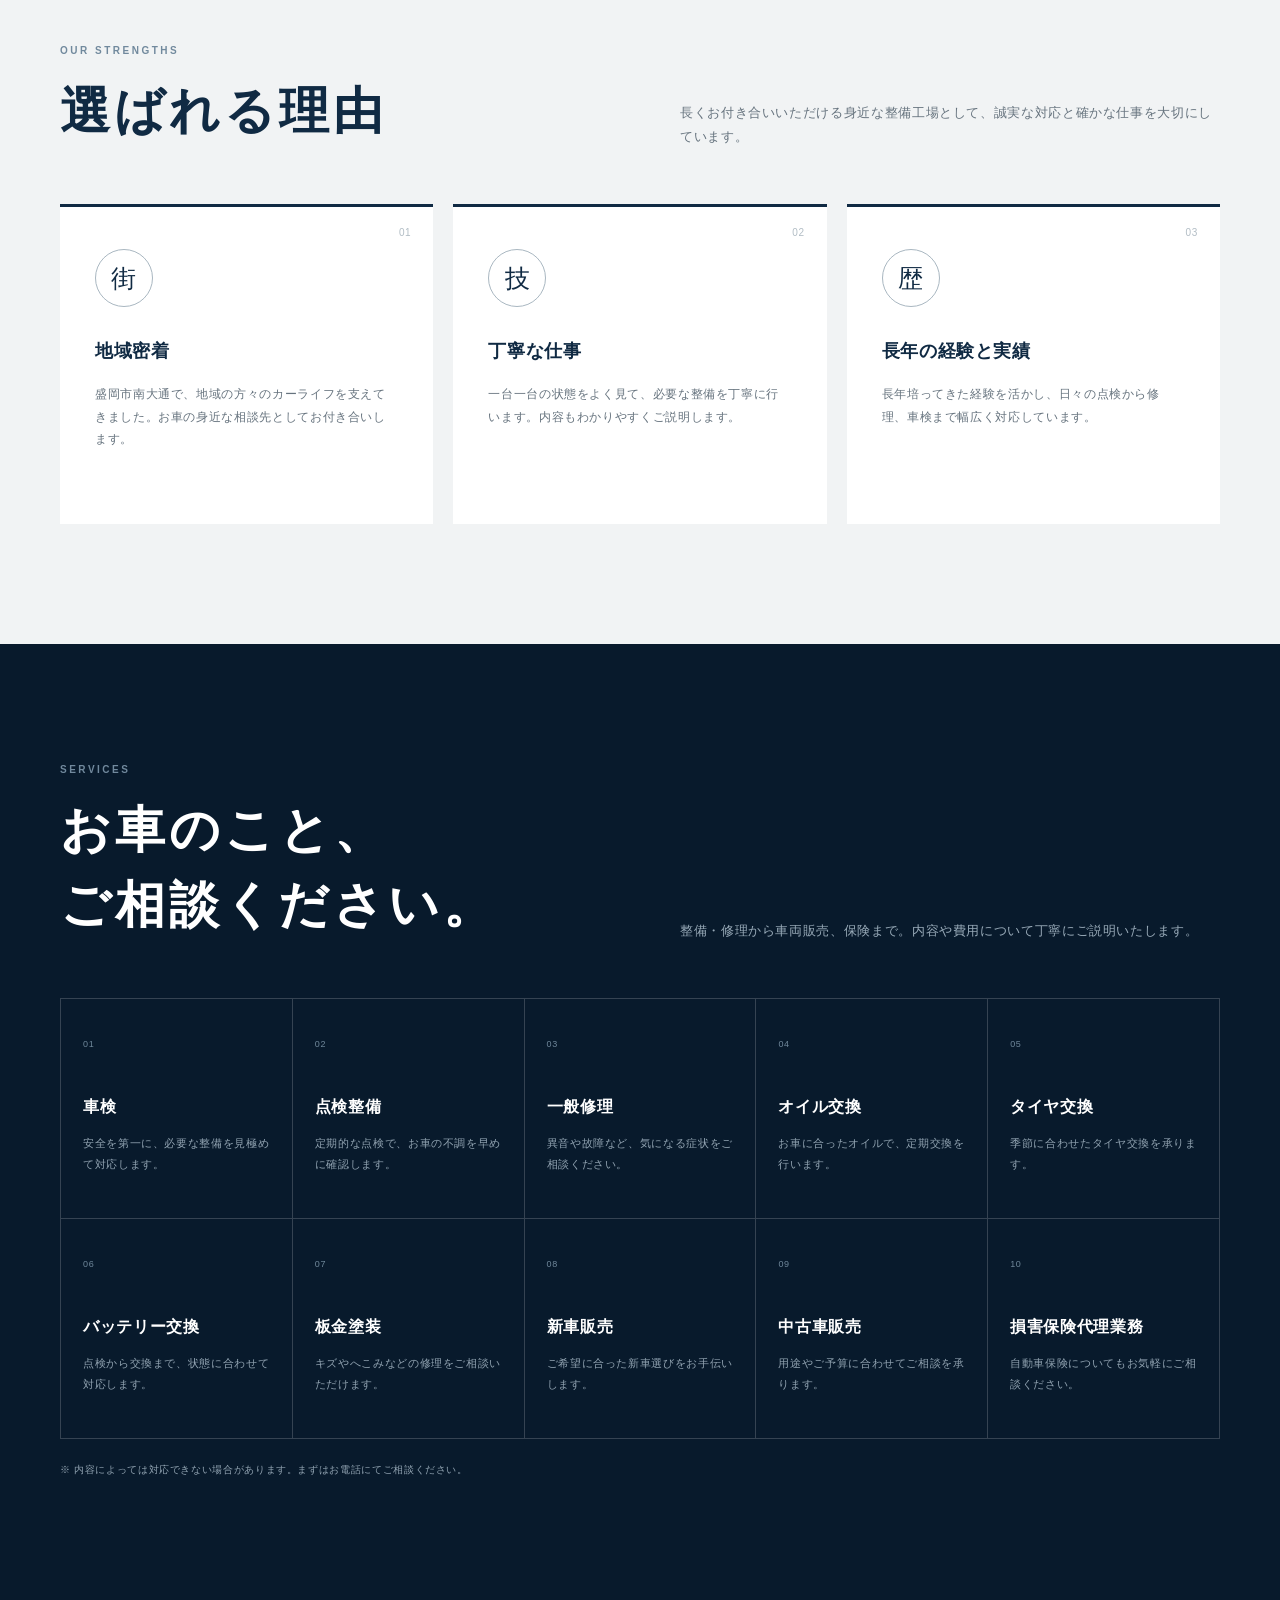
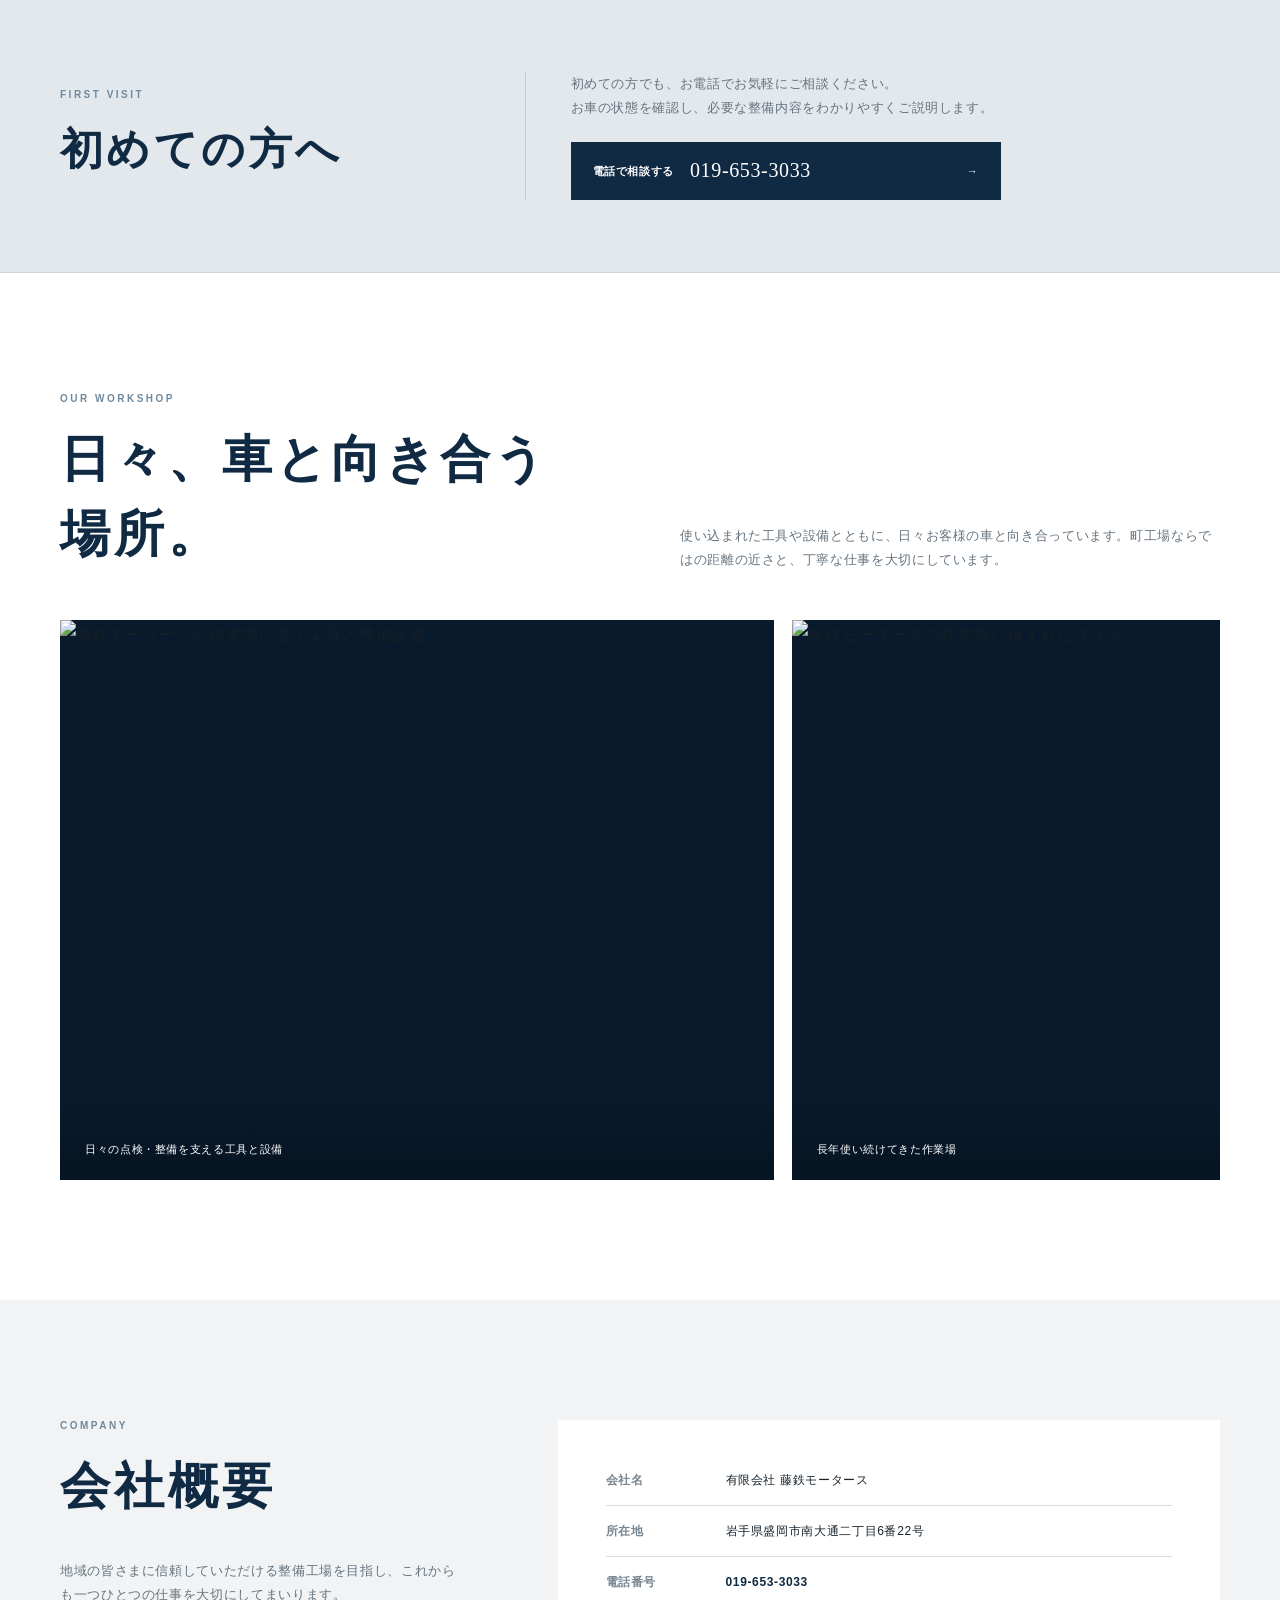
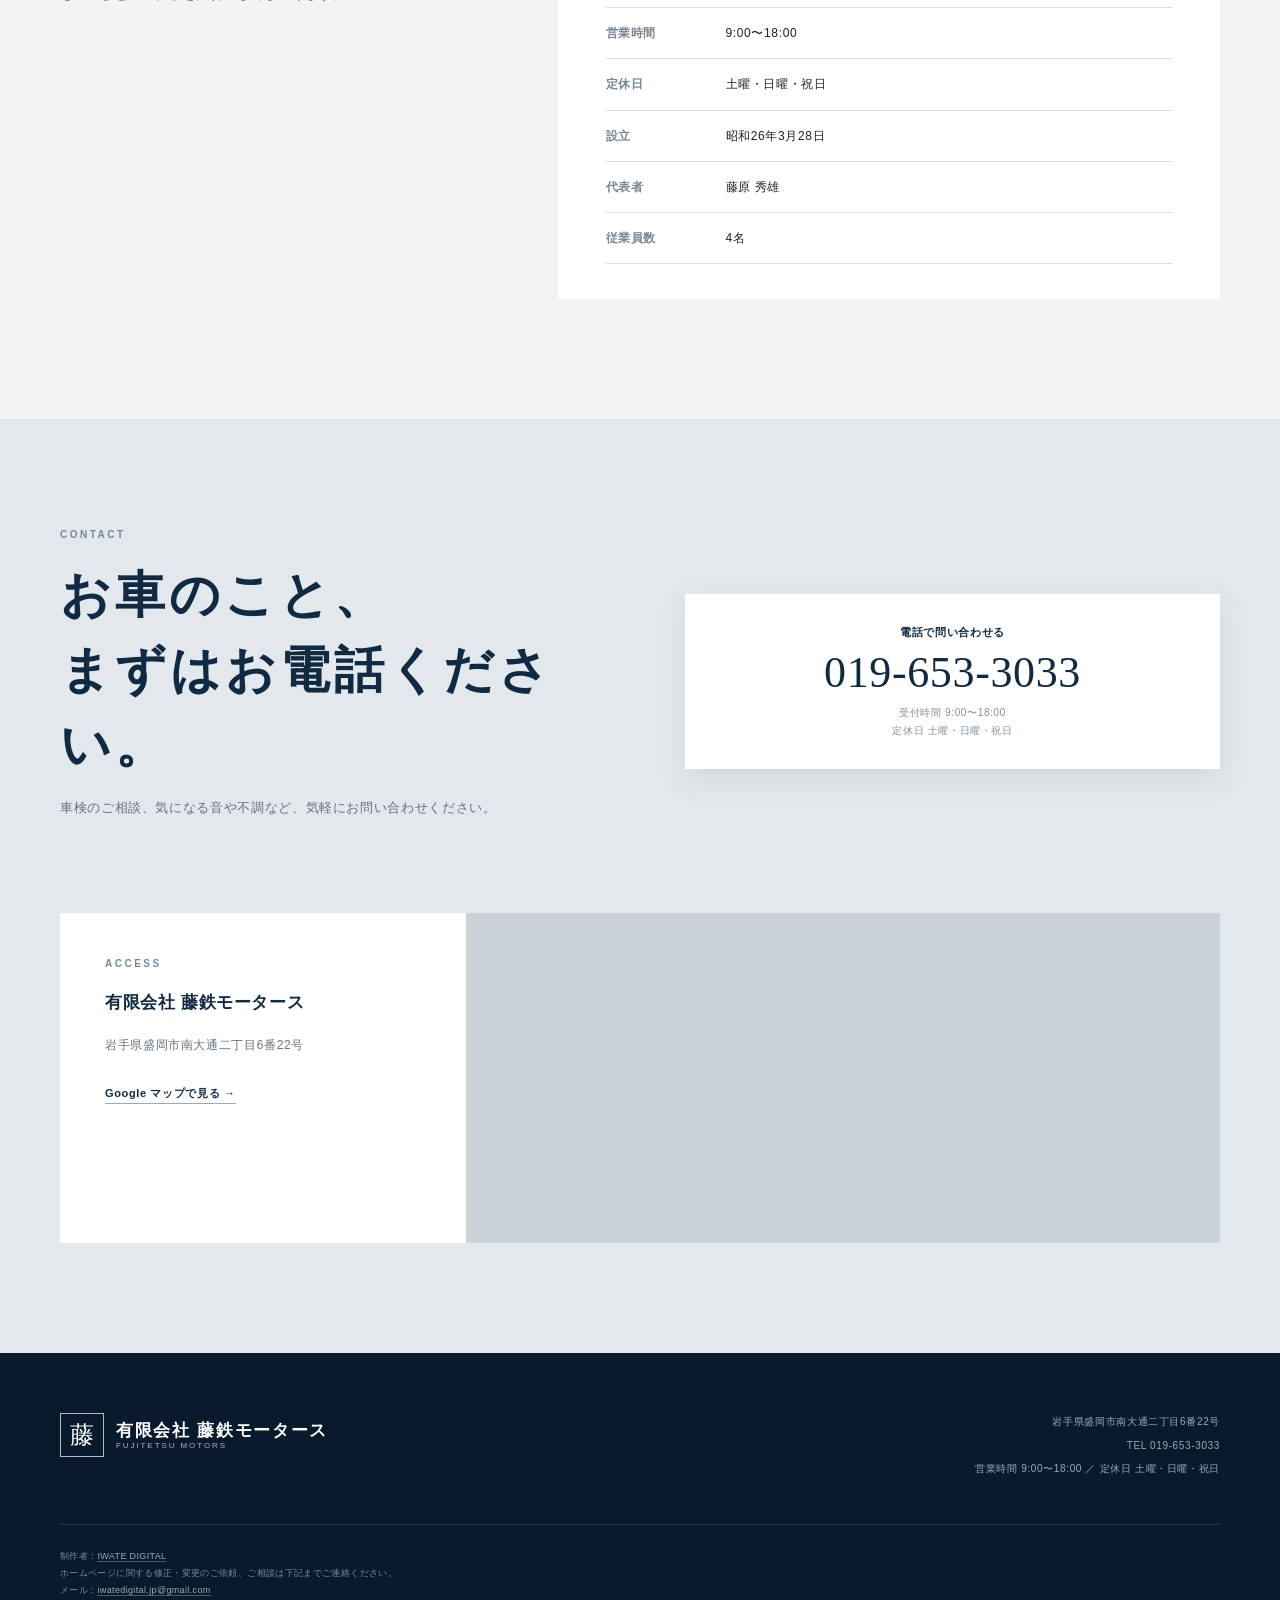
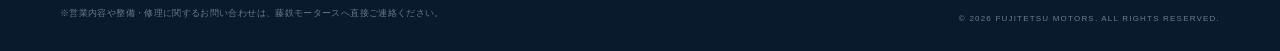
==== commit 81e16d3f: "Add files via upload" ====
--- a/index.html
+++ b/index.html
@@ -1,301 +1,172 @@
-<!doctype html>
+<!DOCTYPE html>
 <html lang="ja">
 <head>
-  <meta charset="utf-8">
-  <meta name="viewport" content="width=device-width, initial-scale=1">
-  <meta name="theme-color" content="#f4f9fc">
-  <meta name="description" content="岩手県盛岡市山岸の菅野小児科医院。一般小児科、予防接種、乳幼児健診、海外渡航・留学前のワクチン相談に対応しています。">
-  <title>菅野小児科医院｜岩手県盛岡市山岸</title>
-  <link rel="preconnect" href="https://fonts.googleapis.com">
-  <link rel="preconnect" href="https://fonts.gstatic.com" crossorigin>
-  <link href="https://fonts.googleapis.com/css2?family=Noto+Sans+JP:wght@400;500;600;700&display=swap" rel="stylesheet">
+  <meta charset="UTF-8">
+  <meta name="viewport" content="width=device-width, initial-scale=1.0">
+  <meta name="description" content="有限会社藤鉄モータースは、盛岡市南大通の地域に根ざした自動車整備工場です。車検・点検整備・修理など、お車のことを丁寧に承ります。">
+  <title>有限会社 藤鉄モータース | 盛岡市南大通の自動車整備工場</title>
   <link rel="stylesheet" href="styles.css">
-  <script type="application/ld+json">
-  {
-    "@context": "https://schema.org",
-    "@type": "MedicalClinic",
-    "name": "菅野小児科医院",
-    "medicalSpecialty": "Pediatric",
-    "telephone": "+81-19-622-4448",
-    "faxNumber": "+81-19-622-4446",
-    "address": {
-      "@type": "PostalAddress",
-      "postalCode": "020-0004",
-      "addressRegion": "岩手県",
-      "addressLocality": "盛岡市",
-      "streetAddress": "山岸2-11-36",
-      "addressCountry": "JP"
-    }
-  }
-  </script>
+  <link rel="stylesheet" href="workshop-photos.css">
 </head>
 <body>
-  <a class="skip-link" href="#main">本文へ移動</a>
-
-  <header class="site-header">
-    <div class="header-inner container">
-      <a class="brand" href="#top" aria-label="菅野小児科医院 ホーム">
-        <span class="brand-mark" aria-hidden="true">+</span>
-        <span><strong>菅野小児科医院</strong><small>岩手県盛岡市山岸</small></span>
+  <header class="site-header" id="top">
+    <div class="header-inner">
+      <a class="brand" href="#top" aria-label="藤鉄モータース ホーム">
+        <span class="brand-mark" aria-hidden="true">藤</span>
+        <span class="brand-copy"><strong>藤鉄モータース</strong><small>FUJITETSU MOTORS</small></span>
       </a>
-      <button class="menu-button" type="button" aria-expanded="false" aria-controls="global-nav">
-        <span class="menu-icon" aria-hidden="true"></span>
-        <span>メニュー</span>
-      </button>
-      <nav id="global-nav" class="global-nav" aria-label="メインナビゲーション">
-        <a href="#about">当院について</a>
-        <a href="#services">診療案内</a>
-        <a href="#hours">診療時間</a>
-        <a href="#access">アクセス</a>
-        <a class="nav-phone" href="tel:0196224448">電話する</a>
+      <button class="menu-button" aria-label="メニューを開く" aria-expanded="false"><span></span><span></span><span></span></button>
+      <nav class="global-nav" aria-label="メインナビゲーション">
+        <a href="#about">私たちについて</a>
+        <a href="#services">サービス</a>
+        <a href="#workshop">作業場紹介</a>
+        <a href="#company">会社概要</a>
+        <a class="header-phone" href="tel:0196533033"><small>お電話はこちら</small><strong>019-653-3033</strong></a>
       </nav>
     </div>
   </header>
 
-  <main id="main">
-    <section id="top" class="hero">
-      <div class="container hero-grid">
-        <div class="hero-copy">
-          <p class="eyebrow">盛岡市山岸の小児科</p>
-          <h1>菅野小児科医院</h1>
-          <p class="hero-lead">地域のお子様の健康を支え、お子様とご家族が安心して相談できる身近な医院を目指しています。</p>
-          <div class="hero-actions">
-            <a class="button button-primary" href="tel:0196224448">
-              <span aria-hidden="true">☎</span>
-              <span><small>お電話はこちら</small>019-622-4448</span>
-            </a>
-            <a class="button button-secondary" href="#hours">診療時間を見る</a>
-          </div>
-        </div>
-        <aside class="today-card" aria-labelledby="today-title">
-          <div class="today-card-head">
-            <span class="status-dot" aria-hidden="true"></span>
-            <p id="today-title">本日の診療</p>
-          </div>
-          <p id="today-status" class="today-status" aria-live="polite">診療時間を確認しています</p>
-          <div id="today-hours" class="today-hours"></div>
-          <p class="today-note">※祝日は休診です。臨時休診はお電話でご確認ください。</p>
-          <a href="#hours">週間の診療時間を見る</a>
-        </aside>
+  <main>
+    <section class="hero">
+      <div class="hero-bg" aria-hidden="true"></div>
+      <div class="container hero-content">
+        <p class="eyebrow hero-eyebrow">盛岡市南大通の自動車整備工場</p>
+        <h1>創業74年。<br>地域に根ざした<br>丁寧な仕事。</h1>
+        <p class="hero-lead">車検・点検整備・修理まで。<br>盛岡の皆さまのカーライフを支えます。</p>
+        <a class="button button-primary" href="tel:0196533033"><span class="phone-symbol">TEL</span><span>019-653-3033<small>受付時間 9:00〜18:00</small></span></a>
+      </div>
+      <div class="hero-badge"><strong>74</strong><span>YEARS<br>IN MORIOKA</span></div>
+    </section>
+
+    <section class="quick-info" aria-label="営業情報">
+      <div class="container quick-grid">
+        <div><span>所在地</span><strong>盛岡市南大通二丁目6番22号</strong></div>
+        <div><span>営業時間</span><strong>9:00〜18:00</strong></div>
+        <div><span>定休日</span><strong>土曜・日曜・祝日</strong></div>
       </div>
     </section>
 
-    <section class="notice-section section">
-      <div class="container">
-        <div class="section-heading inline-heading">
-          <div>
-            <p class="eyebrow">Information</p>
-            <h2>お知らせ</h2>
-          </div>
+    <section class="section about" id="about">
+      <div class="container about-grid">
+        <div>
+          <p class="eyebrow">ABOUT FUJITETSU MOTORS</p>
+          <h2>一台一台に、<br>まっすぐ向き合う。</h2>
         </div>
-        <div class="notice-list">
-          <article class="notice-card">
-            <div class="notice-meta">
-              <!-- お知らせの日付：表示とdatetime属性を一緒に変更してください -->
-              <time datetime="2026-06-10">2026.06.10</time>
-              <span class="notice-category">お知らせ</span>
-            </div>
-            <h3>ホームページを公開しました</h3>
-            <p>菅野小児科医院のホームページを公開しました。診療時間や予防接種に関する情報を掲載しています。</p>
-          </article>
-          <article class="notice-card">
-            <div class="notice-meta">
-              <!-- お知らせの日付：表示とdatetime属性を一緒に変更してください -->
-              <time datetime="2026-06-10">2026.06.10</time>
-              <span class="notice-category">予防接種</span>
-            </div>
-            <h3>予防接種のご相談について</h3>
-            <p>予防接種、免疫保有状況、海外渡航・留学前の接種相談については、お電話にてお問い合わせください。</p>
-          </article>
-          <article class="notice-card">
-            <div class="notice-meta">
-              <!-- お知らせの日付：表示とdatetime属性を一緒に変更してください -->
-              <time datetime="2026-06-10">2026.06.10</time>
-              <span class="notice-category">診療案内</span>
-            </div>
-            <h3>ご来院前にお電話ください</h3>
-            <p>症状やご相談内容によってご案内が異なる場合があります。ご来院前にお電話での確認をお願いいたします。</p>
-          </article>
+        <div class="about-copy">
+          <p class="large-copy">盛岡市南大通で、地域に根ざした整備工場として長年営業してきました。</p>
+          <p>派手さよりも、一台一台に丁寧に向き合うことを大切にしています。お車の状態や必要な整備について、できるだけわかりやすくご説明し、安心してお任せいただける仕事を積み重ねてきました。</p>
+          <p>知り合いや地域の皆さまに長くご利用いただいている、町の整備工場です。気になることがありましたら、どうぞ気軽にお電話ください。</p>
         </div>
       </div>
     </section>
 
-    <section id="about" class="section section-tint">
+    <section class="section reasons" id="reasons">
       <div class="container">
         <div class="section-heading">
-          <p class="eyebrow">About us</p>
-          <h2>当院について</h2>
-          <p>お子さまの健やかな成長に寄り添い、地域の皆さまに信頼される医療を大切にしています。</p>
+          <div><p class="eyebrow">OUR STRENGTHS</p><h2>選ばれる理由</h2></div>
+          <p>長くお付き合いいただける身近な整備工場として、誠実な対応と確かな仕事を大切にしています。</p>
         </div>
-        <div class="about-grid">
-          <article class="doctor-card">
-            <img class="doctor-photo" src="director-kanno.png" alt="菅野小児科医院 院長 菅野恒治">
-            <div class="doctor-copy">
-              <p class="card-label">院長</p>
-              <h3>菅野 恒治</h3>
-              <p>お子さまの体調や成長について、気になることを安心してお話しいただける診療を心がけています。</p>
-            </div>
-          </article>
-          <article class="feature-card">
-            <p class="card-label">当院の特徴</p>
-            <h3>予防接種について幅広くご相談いただけます</h3>
-            <ul class="check-list">
-              <li>予防接種相談</li>
-              <li>海外渡航・留学前の予防接種相談</li>
-              <li>成人の予防接種相談</li>
-              <li>免疫保有状況の相談</li>
-            </ul>
-          </article>
-        </div>
-        <article class="clinic-about-card">
-          <div class="clinic-photo">
-            <img src="clinic-exterior.jpg" alt="菅野小児科医院の外観">
-            <div class="clinic-photo-placeholder" aria-hidden="true">
-              <span>+</span>
-              <p>医院外観写真</p>
-            </div>
-          </div>
-          <div class="clinic-about-copy">
-            <p class="card-label">Our clinic</p>
-            <h3>医院について</h3>
-            <p>長年にわたり、盛岡市山岸で地域のお子様の健康を支えてきました。菅野小児科医院は、地域密着型の小児科として、お子様の体調不良はもちろん、予防接種や免疫保有状況、海外渡航・留学前の予防接種相談にも対応しています。</p>
-          </div>
-        </article>
-      </div>
-    </section>
-
-    <section class="symptoms-section section">
-      <div class="container">
-        <div class="section-heading">
-          <p class="eyebrow">Symptoms</p>
-          <h2>こんな症状はご相談ください</h2>
-          <p>お子様の体調で気になることがありましたら、どうぞお気軽にお電話ください。</p>
-        </div>
-        <ul class="symptom-grid" aria-label="ご相談いただける症状">
-          <li><span class="symptom-icon" aria-hidden="true">熱</span><strong>発熱</strong></li>
-          <li><span class="symptom-icon" aria-hidden="true">咳</span><strong>咳</strong></li>
-          <li><span class="symptom-icon" aria-hidden="true">鼻</span><strong>鼻水</strong></li>
-          <li><span class="symptom-icon" aria-hidden="true">腹</span><strong>腹痛</strong></li>
-          <li><span class="symptom-icon" aria-hidden="true">予</span><strong>予防接種</strong></li>
-        </ul>
-      </div>
-    </section>
-
-    <section id="services" class="section">
-      <div class="container">
-        <div class="section-heading">
-          <p class="eyebrow">Medical services</p>
-          <h2>診療案内</h2>
-          <p>お子さまの日々の体調から健やかな成長、予防接種まで幅広くご相談ください。</p>
-        </div>
-        <div class="service-grid">
-          <article class="service-card">
-            <span class="service-number" aria-hidden="true">01</span>
-            <h3>一般小児科</h3>
-            <p>発熱、せき、鼻水、腹痛など、お子さまの体調不良をご相談ください。</p>
-          </article>
-          <article class="service-card">
-            <span class="service-number" aria-hidden="true">02</span>
-            <h3>予防接種</h3>
-            <p>定期・任意の予防接種や、成人の予防接種についてご相談いただけます。</p>
-          </article>
-          <article class="service-card">
-            <span class="service-number" aria-hidden="true">03</span>
-            <h3>乳幼児健診</h3>
-            <p>お子さまの成長や発達、子育ての中で気になることを一緒に確認します。</p>
-          </article>
-          <article class="service-card">
-            <span class="service-number" aria-hidden="true">04</span>
-            <h3>海外渡航向け<br>ワクチン相談</h3>
-            <p>海外渡航・留学前の予防接種や、免疫保有状況についてご相談いただけます。</p>
-          </article>
-        </div>
-        <p class="service-note">予防接種・健診をご希望の方は、事前にお電話でお問い合わせください。</p>
-      </div>
-    </section>
-
-    <section id="hours" class="section section-tint">
-      <div class="container narrow">
-        <div class="section-heading">
-          <p class="eyebrow">Consultation hours</p>
-          <h2>診療時間</h2>
-        </div>
-        <div class="hours-card">
-          <div class="table-wrap">
-            <table>
-              <caption class="sr-only">菅野小児科医院の診療時間</caption>
-              <thead>
-                <tr><th scope="col">曜日</th><th scope="col">午前</th><th scope="col">午後</th></tr>
-              </thead>
-              <tbody>
-                <tr><th scope="row">月</th><td>9:00〜12:00</td><td>14:00〜17:00</td></tr>
-                <tr><th scope="row">火</th><td>9:00〜12:00</td><td class="closed">休診</td></tr>
-                <tr><th scope="row">水</th><td>9:00〜12:00</td><td>14:00〜17:00</td></tr>
-                <tr><th scope="row">木</th><td>9:00〜12:00</td><td>13:30〜17:00</td></tr>
-                <tr><th scope="row">金</th><td>9:00〜12:00</td><td>14:00〜17:00</td></tr>
-                <tr><th scope="row">土</th><td>9:00〜12:00</td><td>13:30〜15:00</td></tr>
-                <tr><th scope="row">日・祝</th><td class="closed">休診</td><td class="closed">休診</td></tr>
-              </tbody>
-            </table>
-          </div>
-          <p class="hours-note"><span aria-hidden="true">※</span> 火曜日午後、日曜日、祝日は休診です。</p>
+        <div class="reason-grid">
+          <article class="reason-card"><span class="reason-number">01</span><span class="reason-kanji">街</span><h3>地域密着</h3><p>盛岡市南大通で、地域の方々のカーライフを支えてきました。お車の身近な相談先としてお付き合いします。</p></article>
+          <article class="reason-card"><span class="reason-number">02</span><span class="reason-kanji">技</span><h3>丁寧な仕事</h3><p>一台一台の状態をよく見て、必要な整備を丁寧に行います。内容もわかりやすくご説明します。</p></article>
+          <article class="reason-card"><span class="reason-number">03</span><span class="reason-kanji">歴</span><h3>長年の経験と実績</h3><p>長年培ってきた経験を活かし、日々の点検から修理、車検まで幅広く対応しています。</p></article>
         </div>
       </div>
     </section>
 
-    <section id="access" class="section">
+    <section class="section services" id="services">
       <div class="container">
-        <div class="section-heading">
-          <p class="eyebrow">Access</p>
-          <h2>アクセス</h2>
+        <div class="section-heading light">
+          <div><p class="eyebrow">SERVICES</p><h2>お車のこと、<br>ご相談ください。</h2></div>
+          <p>整備・修理から車両販売、保険まで。内容や費用について丁寧にご説明いたします。</p>
         </div>
-        <div class="access-grid">
-          <div class="access-info">
-            <h3>菅野小児科医院</h3>
-            <dl>
-              <div><dt>住所</dt><dd>〒020-0004<br>岩手県盛岡市山岸2-11-36</dd></div>
-              <div><dt>電話</dt><dd><a href="tel:0196224448">019-622-4448</a></dd></div>
-              <div><dt>FAX</dt><dd>019-622-4446</dd></div>
-              <div class="parking-info">
-                <dt><span class="parking-icon" aria-hidden="true">P</span>駐車場案内</dt>
-                <dd>駐車場をご利用いただけます。お車でお越しの方も安心してご来院ください。</dd>
-              </div>
-              <div><dt>入院設備</dt><dd>なし</dd></div>
-            </dl>
-            <a class="button button-secondary map-link" href="https://www.google.com/maps/search/?api=1&query=%E8%8F%85%E9%87%8E%E5%B0%8F%E5%85%90%E7%A7%91%E5%8C%BB%E9%99%A2+%E5%B2%A9%E6%89%8B%E7%9C%8C%E7%9B%9B%E5%B2%A1%E5%B8%82%E5%B1%B1%E5%B2%B82-11-36" target="_blank" rel="noopener noreferrer">Googleマップで見る</a>
-          </div>
-          <div class="map-frame">
-            <iframe title="菅野小児科医院 周辺地図" src="https://maps.google.com/maps?q=%E5%B2%A9%E6%89%8B%E7%9C%8C%E7%9B%9B%E5%B2%A1%E5%B8%82%E5%B1%B1%E5%B2%B82-11-36&z=16&output=embed" loading="lazy" referrerpolicy="no-referrer-when-downgrade"></iframe>
-          </div>
+        <div class="service-grid">
+          <article class="service-card"><span>01</span><h3>車検</h3><p>安全を第一に、必要な整備を見極めて対応します。</p></article>
+          <article class="service-card"><span>02</span><h3>点検整備</h3><p>定期的な点検で、お車の不調を早めに確認します。</p></article>
+          <article class="service-card"><span>03</span><h3>一般修理</h3><p>異音や故障など、気になる症状をご相談ください。</p></article>
+          <article class="service-card"><span>04</span><h3>オイル交換</h3><p>お車に合ったオイルで、定期交換を行います。</p></article>
+          <article class="service-card"><span>05</span><h3>タイヤ交換</h3><p>季節に合わせたタイヤ交換を承ります。</p></article>
+          <article class="service-card"><span>06</span><h3>バッテリー交換</h3><p>点検から交換まで、状態に合わせて対応します。</p></article>
+          <article class="service-card"><span>07</span><h3>板金塗装</h3><p>キズやへこみなどの修理をご相談いただけます。</p></article>
+          <article class="service-card"><span>08</span><h3>新車販売</h3><p>ご希望に合った新車選びをお手伝いします。</p></article>
+          <article class="service-card"><span>09</span><h3>中古車販売</h3><p>用途やご予算に合わせてご相談を承ります。</p></article>
+          <article class="service-card"><span>10</span><h3>損害保険代理業務</h3><p>自動車保険についてもお気軽にご相談ください。</p></article>
+        </div>
+        <p class="service-note">※ 内容によっては対応できない場合があります。まずはお電話にてご相談ください。</p>
+      </div>
+    </section>
+
+    <section class="first-visit" id="first-visit">
+      <div class="container first-visit-inner">
+        <div>
+          <p class="eyebrow">FIRST VISIT</p>
+          <h2>初めての方へ</h2>
+        </div>
+        <div class="first-visit-copy">
+          <p>初めての方でも、お電話でお気軽にご相談ください。<br>お車の状態を確認し、必要な整備内容をわかりやすくご説明します。</p>
+          <a href="tel:0196533033">電話で相談する <strong>019-653-3033</strong><span>→</span></a>
         </div>
       </div>
     </section>
 
-    <section id="contact" class="contact-section">
-      <div class="container contact-inner">
-        <p class="eyebrow">Contact</p>
-        <h2>お電話はこちら</h2>
-        <p>受診・予防接種・健診についてのご相談は、お電話でお問い合わせください。</p>
-        <a class="contact-phone" href="tel:0196224448"><span aria-hidden="true">☎</span> 019-622-4448</a>
-        <p class="contact-hours">受付時間：診療時間内</p>
+    <section class="section workshop" id="workshop">
+      <div class="container">
+        <div class="workshop-heading">
+          <div><p class="eyebrow">OUR WORKSHOP</p><h2>日々、車と向き合う場所。</h2></div>
+          <p>使い込まれた工具や設備とともに、日々お客様の車と向き合っています。町工場ならではの距離の近さと、丁寧な仕事を大切にしています。</p>
+        </div>
+        <div class="workshop-photos">
+          <figure class="workshop-photo main-photo"><img src="assets/workshop-tools.jpg" alt="藤鉄モータースの作業場に並ぶ工具と整備設備"><figcaption>日々の点検・整備を支える工具と設備</figcaption></figure>
+          <figure class="workshop-photo detail-photo"><img src="assets/workshop-tires.jpg" alt="藤鉄モータースの作業場に積まれたタイヤ"><figcaption>長年使い続けてきた作業場</figcaption></figure>
+        </div>
+      </div>
+    </section>
+
+    <section class="section company" id="company">
+      <div class="container company-grid">
+        <div><p class="eyebrow">COMPANY</p><h2>会社概要</h2><p class="company-note">地域の皆さまに信頼していただける整備工場を目指し、これからも一つひとつの仕事を大切にしてまいります。</p></div>
+        <div class="company-info">
+          <dl>
+            <div><dt>会社名</dt><dd>有限会社 藤鉄モータース</dd></div>
+            <div><dt>所在地</dt><dd>岩手県盛岡市南大通二丁目6番22号</dd></div>
+            <div><dt>電話番号</dt><dd><a href="tel:0196533033">019-653-3033</a></dd></div>
+            <div><dt>営業時間</dt><dd>9:00〜18:00</dd></div>
+            <div><dt>定休日</dt><dd>土曜・日曜・祝日</dd></div>
+            <div><dt>設立</dt><dd>昭和26年3月28日</dd></div>
+            <div><dt>代表者</dt><dd>藤原 秀雄</dd></div>
+            <div><dt>従業員数</dt><dd>4名</dd></div>
+          </dl>
+        </div>
+      </div>
+    </section>
+
+    <section class="contact" id="contact">
+      <div class="container contact-top">
+        <div><p class="eyebrow">CONTACT</p><h2>お車のこと、<br>まずはお電話ください。</h2><p>車検のご相談、気になる音や不調など、気軽にお問い合わせください。</p></div>
+        <a class="phone-card" href="tel:0196533033"><span>電話で問い合わせる</span><strong>019-653-3033</strong><em>受付時間 9:00〜18:00<br>定休日 土曜・日曜・祝日</em></a>
+      </div>
+      <div class="container access-grid">
+        <div class="access-info"><p class="eyebrow">ACCESS</p><h3>有限会社 藤鉄モータース</h3><p>岩手県盛岡市南大通二丁目6番22号</p><a href="https://www.google.com/maps/search/?api=1&query=岩手県盛岡市南大通二丁目6番22号" target="_blank" rel="noopener">Google マップで見る →</a></div>
+        <div class="map-wrap"><iframe title="藤鉄モータース周辺地図" src="https://maps.google.com/maps?q=岩手県盛岡市南大通二丁目6番22号&output=embed" loading="lazy" referrerpolicy="no-referrer-when-downgrade"></iframe></div>
       </div>
     </section>
   </main>
 
-  <footer class="site-footer">
-    <div class="container footer-inner">
-      <div><strong>菅野小児科医院</strong><p>〒020-0004 岩手県盛岡市山岸2-11-36</p></div>
-      <p><small>&copy; <span id="copyright-year"></span> 菅野小児科医院</small></p>
+  <footer>
+    <div class="container footer-main">
+      <a class="brand footer-brand" href="#top"><span class="brand-mark">藤</span><span class="brand-copy"><strong>有限会社 藤鉄モータース</strong><small>FUJITETSU MOTORS</small></span></a>
+      <div class="footer-info"><p>岩手県盛岡市南大通二丁目6番22号</p><p><a href="tel:0196533033">TEL 019-653-3033</a></p><p>営業時間 9:00〜18:00 ／ 定休日 土曜・日曜・祝日</p></div>
     </div>
-    <div class="container creator-info">
-      <p class="creator-name">制作者：<a href="https://iwatedigital.jp/" target="_blank" rel="noopener noreferrer">IWATE DIGITAL</a></p>
-      <p>ホームページに関する修正・変更依頼・その他ご相談は下記までご連絡ください。</p>
-      <p class="creator-email">メール：<a href="mailto:iwatedigital.jp@gmail.com">iwatedigital.jp@gmail.com</a></p>
-      <p class="creator-note">※診療内容や受診に関するお問い合わせは、菅野小児科医院へ直接ご連絡ください。</p>
+    <div class="container footer-bottom">
+      <div class="creator-info">
+        <p>制作者：<a href="https://h-suzukaze.github.io/iwate-digital/" target="_blank" rel="noopener noreferrer">IWATE DIGITAL</a></p>
+        <p>ホームページに関する修正・変更のご依頼、ご相談は下記までご連絡ください。</p>
+        <p>メール：<a href="mailto:iwatedigital.jp@gmail.com">iwatedigital.jp@gmail.com</a></p>
+        <p class="creator-note">※営業内容や整備・修理に関するお問い合わせは、藤鉄モータースへ直接ご連絡ください。</p>
+      </div>
+      <small class="copyright-text">© 2026 FUJITETSU MOTORS. ALL RIGHTS RESERVED.</small>
     </div>
   </footer>
-
-  <a class="mobile-call" href="tel:0196224448"><span aria-hidden="true">☎</span> 電話で問い合わせる</a>
-  <script src="script.js" defer></script>
+  <script src="script.js"></script>
 </body>
 </html>
--- a/styles.css
+++ b/styles.css
@@ -1,238 +1 @@
-:root {
-  --ink: #173047;
-  --muted: #5c7182;
-  --blue: #2378a7;
-  --blue-dark: #155b83;
-  --blue-pale: #e8f4fa;
-  --blue-wash: #f4f9fc;
-  --line: #d9e7ee;
-  --white: #fff;
-  --closed: #a55454;
-  --shadow: 0 12px 36px rgba(38, 86, 112, .1);
-  --radius: 18px;
-}
-
-* { box-sizing: border-box; }
-html { scroll-behavior: smooth; }
-body {
-  margin: 0;
-  color: var(--ink);
-  background: var(--white);
-  font-family: "Noto Sans JP", system-ui, sans-serif;
-  line-height: 1.8;
-  -webkit-font-smoothing: antialiased;
-}
-a { color: var(--blue-dark); text-underline-offset: 3px; }
-button, a { -webkit-tap-highlight-color: transparent; }
-button:focus-visible, a:focus-visible { outline: 3px solid #f2bd4c; outline-offset: 3px; }
-.container { width: min(100% - 40px, 1120px); margin-inline: auto; }
-.narrow { max-width: 920px; }
-.section { padding: 72px 0; scroll-margin-top: 72px; }
-.section-tint { background: var(--blue-wash); }
-.sr-only {
-  position: absolute; width: 1px; height: 1px; padding: 0; margin: -1px;
-  overflow: hidden; clip: rect(0, 0, 0, 0); white-space: nowrap; border: 0;
-}
-.skip-link {
-  position: fixed; top: 8px; left: 8px; z-index: 1000; padding: 10px 16px;
-  background: var(--white); transform: translateY(-150%);
-}
-.skip-link:focus { transform: translateY(0); }
-
-.site-header {
-  position: sticky; top: 0; z-index: 100;
-  background: rgba(255,255,255,.96); border-bottom: 1px solid var(--line);
-}
-.header-inner { min-height: 72px; display: flex; align-items: center; justify-content: space-between; }
-.brand { display: flex; align-items: center; gap: 10px; color: var(--ink); text-decoration: none; line-height: 1.35; }
-.brand strong { display: block; font-size: 1rem; letter-spacing: .03em; }
-.brand small { display: block; color: var(--muted); font-size: .68rem; }
-.brand-mark {
-  width: 36px; height: 36px; display: grid; place-items: center; border-radius: 50%;
-  color: var(--blue-dark); background: var(--blue-pale); font-size: 1.55rem; font-weight: 400;
-}
-.menu-button {
-  border: 0; background: transparent; color: var(--ink); font: inherit;
-  font-size: .72rem; display: grid; place-items: center; gap: 4px; padding: 8px;
-}
-.menu-icon, .menu-icon::before, .menu-icon::after {
-  display: block; width: 24px; height: 2px; background: var(--ink); transition: transform .2s;
-}
-.menu-icon { position: relative; }
-.menu-icon::before, .menu-icon::after { content: ""; position: absolute; left: 0; }
-.menu-icon::before { top: -7px; }
-.menu-icon::after { top: 7px; }
-.menu-button[aria-expanded="true"] .menu-icon { background: transparent; }
-.menu-button[aria-expanded="true"] .menu-icon::before { top: 0; transform: rotate(45deg); }
-.menu-button[aria-expanded="true"] .menu-icon::after { top: 0; transform: rotate(-45deg); }
-.global-nav {
-  display: none; position: absolute; left: 0; right: 0; top: 72px;
-  background: var(--white); border-bottom: 1px solid var(--line); padding: 12px 20px 20px;
-}
-.global-nav.open { display: grid; }
-.global-nav a { padding: 11px 8px; color: var(--ink); text-decoration: none; font-weight: 600; }
-.global-nav .nav-phone { margin-top: 8px; color: var(--white); background: var(--blue-dark); border-radius: 10px; text-align: center; }
-
-.hero { position: relative; overflow: hidden; padding: 58px 0 64px; background: linear-gradient(145deg, var(--blue-wash) 0%, #fff 70%); }
-.hero::after {
-  content: ""; position: absolute; width: 300px; height: 300px; border-radius: 50%;
-  background: var(--blue-pale); right: -170px; top: -100px; opacity: .8;
-}
-.hero-grid { position: relative; z-index: 1; display: grid; gap: 32px; }
-.eyebrow { margin: 0 0 10px; color: var(--blue); font-size: .75rem; font-weight: 700; letter-spacing: .12em; text-transform: uppercase; }
-h1, h2, h3, p { overflow-wrap: anywhere; }
-h1 { margin: 0; font-size: clamp(2.15rem, 10vw, 4.35rem); line-height: 1.3; letter-spacing: .05em; white-space: nowrap; }
-.hero-lead { margin: 20px 0 0; max-width: 37rem; color: var(--muted); font-size: clamp(.95rem, 3.8vw, 1.08rem); line-height: 2; }
-.hero-actions { display: grid; gap: 12px; margin-top: 28px; }
-.button {
-  min-height: 54px; display: flex; align-items: center; justify-content: center; gap: 10px;
-  border: 1px solid var(--blue-dark); border-radius: 12px; padding: 10px 20px;
-  font-weight: 700; text-decoration: none; line-height: 1.35;
-}
-.button-primary { color: var(--white); background: var(--blue-dark); box-shadow: 0 8px 22px rgba(21,91,131,.2); }
-.button-primary small { display: block; font-size: .66rem; font-weight: 500; opacity: .85; }
-.button-secondary { color: var(--blue-dark); background: var(--white); }
-.today-card { padding: 22px; background: var(--white); border: 1px solid var(--line); border-radius: var(--radius); box-shadow: var(--shadow); }
-.today-card-head { display: flex; align-items: center; gap: 9px; border-bottom: 1px solid var(--line); padding-bottom: 14px; }
-.today-card-head p { margin: 0; font-size: .83rem; font-weight: 700; }
-.status-dot { width: 9px; height: 9px; border-radius: 50%; background: #3ba776; box-shadow: 0 0 0 5px #e5f6ee; }
-.status-dot.closed { background: #a55454; box-shadow: 0 0 0 5px #f6eaea; }
-.today-status { margin: 17px 0 12px; color: var(--blue-dark); font-size: 1.25rem; font-weight: 700; }
-.today-status.closed { color: var(--closed); }
-.today-hours { display: grid; gap: 7px; margin: 0 0 10px; }
-.today-period { display: grid; grid-template-columns: 3.5rem 1fr; gap: 8px; padding: 7px 10px; background: var(--blue-wash); border-radius: 8px; font-size: .9rem; }
-.today-period span { color: var(--blue-dark); font-weight: 700; }
-.today-period.closed { color: var(--closed); }
-.today-note { margin: 0 0 14px; color: var(--muted); font-size: .7rem; line-height: 1.7; }
-.today-card a { font-size: .85rem; font-weight: 700; }
-
-.section-heading { margin-bottom: 30px; max-width: 42rem; }
-.section-heading h2, .contact-inner h2 { margin: 0; font-size: clamp(1.7rem, 8vw, 2.4rem); line-height: 1.4; }
-.section-heading > p:last-child { color: var(--muted); margin: 12px 0 0; }
-.notice-list { display: grid; gap: 14px; }
-.notice-card { padding: 22px; border: 1px solid var(--line); border-radius: 14px; background: var(--white); }
-.notice-meta { display: flex; align-items: center; gap: 12px; margin-bottom: 10px; }
-.notice-meta time { color: var(--muted); font-size: .78rem; font-weight: 600; }
-.notice-category { padding: 3px 10px; color: var(--blue-dark); background: var(--blue-pale); border-radius: 999px; font-size: .7rem; font-weight: 700; }
-.notice-card h3 { margin: 0 0 8px; font-size: 1.05rem; line-height: 1.55; }
-.notice-card p { margin: 0; color: var(--muted); font-size: .88rem; line-height: 1.9; }
-.about-grid { display: grid; gap: 18px; }
-.doctor-card, .feature-card, .clinic-about-card, .service-card, .hours-card {
-  padding: 24px; background: var(--white); border: 1px solid var(--line); border-radius: var(--radius);
-}
-.doctor-card { display: grid; gap: 20px; align-content: start; padding: 0; overflow: hidden; }
-.doctor-photo { display: block; width: 100%; aspect-ratio: 16 / 10; object-fit: cover; object-position: center 38%; background: var(--blue-pale); }
-.doctor-copy { padding: 0 24px 26px; }
-.card-label { margin: 0 0 3px; color: var(--blue); font-size: .75rem; font-weight: 700; }
-.doctor-card h3, .feature-card h3, .service-card h3 { margin: 0 0 10px; line-height: 1.5; }
-.doctor-card p:last-child, .feature-card p, .service-card p { margin: 0; color: var(--muted); font-size: .9rem; }
-.check-list { list-style: none; padding: 0; margin: 18px 0 0; display: grid; gap: 10px; }
-.check-list li { position: relative; padding-left: 28px; font-size: .9rem; }
-.check-list li::before {
-  content: "✓"; position: absolute; left: 0; top: .1em; width: 20px; height: 20px; display: grid;
-  place-items: center; border-radius: 50%; background: var(--blue-pale); color: var(--blue-dark); font-size: .72rem; font-weight: 700;
-}
-.clinic-about-card { display: grid; gap: 24px; margin-top: 18px; padding: 0; overflow: hidden; }
-.clinic-photo { position: relative; min-height: 230px; background: var(--blue-pale); overflow: hidden; }
-.clinic-photo img { position: absolute; z-index: 1; inset: 0; width: 100%; height: 100%; object-fit: cover; }
-.clinic-photo img.image-unavailable { display: none; }
-.clinic-photo-placeholder { position: absolute; inset: 0; display: grid; place-content: center; justify-items: center; color: var(--blue-dark); }
-.clinic-photo-placeholder span { width: 48px; height: 48px; display: grid; place-items: center; border: 1px solid #b9d9e8; border-radius: 50%; background: rgba(255,255,255,.65); font-size: 1.7rem; }
-.clinic-photo-placeholder p { margin: 10px 0 0; font-size: .8rem; font-weight: 600; }
-.clinic-about-copy { padding: 0 24px 26px; }
-.clinic-about-copy h3 { margin: 0 0 12px; font-size: 1.3rem; }
-.clinic-about-copy > p:last-child { margin: 0; color: var(--muted); font-size: .92rem; line-height: 2; }
-.service-grid { display: grid; gap: 14px; }
-.service-card { position: relative; padding-right: 56px; }
-.service-number { position: absolute; top: 22px; right: 20px; color: #accddd; font-size: 1.2rem; font-weight: 700; }
-.service-note { margin: 22px 0 0; padding: 13px 16px; color: var(--blue-dark); background: var(--blue-pale); border-radius: 10px; font-size: .82rem; font-weight: 600; }
-.symptoms-section { padding-top: 64px; padding-bottom: 64px; background: var(--white); }
-.symptom-grid { list-style: none; margin: 0; padding: 0; display: grid; grid-template-columns: repeat(2, 1fr); gap: 12px; }
-.symptom-grid li { min-height: 96px; display: grid; place-items: center; align-content: center; gap: 7px; padding: 14px 8px; color: var(--ink); background: var(--blue-wash); border: 1px solid var(--line); border-radius: 14px; text-align: center; }
-.symptom-grid strong { font-size: .95rem; }
-.symptom-icon { width: 38px; height: 38px; display: grid; place-items: center; color: var(--blue-dark); background: var(--white); border: 1px solid #cbe1eb; border-radius: 50%; font-size: .8rem; font-weight: 700; }
-
-.hours-card { box-shadow: var(--shadow); }
-.table-wrap { overflow-x: auto; }
-table { width: 100%; border-collapse: collapse; min-width: 520px; font-size: .82rem; text-align: center; }
-th, td { border-bottom: 1px solid var(--line); padding: 14px 8px; white-space: nowrap; }
-thead th { color: var(--blue-dark); background: var(--blue-pale); }
-tbody th { font-weight: 700; }
-.closed { color: var(--closed); font-weight: 700; }
-.hours-note { margin: 18px 0 0; color: var(--muted); font-size: .8rem; }
-
-.access-grid { display: grid; gap: 24px; }
-.access-info h3 { margin: 0 0 18px; font-size: 1.35rem; }
-.access-info dl { margin: 0; }
-.access-info dl div { display: grid; grid-template-columns: 72px 1fr; gap: 12px; padding: 12px 0; border-bottom: 1px solid var(--line); }
-.access-info dt { color: var(--muted); font-size: .8rem; font-weight: 600; }
-.access-info dd { margin: 0; font-size: .9rem; }
-.access-info dd a { font-size: 1.05rem; font-weight: 700; }
-.access-info dl .parking-info { display: block; padding: 18px 0; }
-.parking-info dt { display: flex; align-items: center; gap: 8px; margin-bottom: 8px; color: var(--ink); font-size: .9rem; }
-.parking-info dd { color: var(--muted); line-height: 1.8; }
-.parking-icon { width: 24px; height: 24px; display: grid; place-items: center; border-radius: 6px; color: var(--white); background: var(--blue-dark); font-size: .75rem; font-weight: 700; }
-.map-link { margin-top: 22px; }
-.map-frame { min-height: 300px; border-radius: var(--radius); overflow: hidden; background: var(--blue-pale); border: 1px solid var(--line); }
-.map-frame iframe { display: block; width: 100%; height: 100%; min-height: 300px; border: 0; }
-
-.contact-section { padding: 68px 0; color: var(--white); background: var(--blue-dark); text-align: center; }
-.contact-section .eyebrow { color: #acd8ed; }
-.contact-inner > p:not(.eyebrow, .contact-hours) { margin: 16px 0; color: #dbeaf1; }
-.contact-phone { display: inline-flex; min-height: 64px; align-items: center; justify-content: center; padding: 8px 18px; color: var(--white); font-size: clamp(1.65rem, 8vw, 2.6rem); font-weight: 700; text-decoration: none; letter-spacing: .03em; border: 1px solid rgba(255,255,255,.45); border-radius: 12px; }
-.contact-phone:hover, .contact-phone:focus-visible { background: rgba(255,255,255,.1); }
-.contact-hours { margin: 5px 0 0; color: #c5dce8; font-size: .8rem; }
-.site-footer { padding: 28px 0 92px; color: var(--muted); background: #eef5f8; }
-.footer-inner { display: grid; gap: 12px; }
-.footer-inner strong { color: var(--ink); }
-.footer-inner p { margin: 3px 0 0; font-size: .75rem; }
-.creator-info { margin-top: 24px; padding-top: 20px; border-top: 1px solid #d2e2e9; }
-.creator-info p { margin: 0 0 7px; font-size: .75rem; line-height: 1.8; }
-.creator-info a {
-  display: inline-block; min-height: 36px; padding: 5px 2px; color: var(--blue-dark);
-  font-weight: 700; text-decoration-thickness: 1px; text-underline-offset: 3px;
-  border-radius: 4px; transition: color .15s, background-color .15s;
-}
-.creator-info a:hover, .creator-info a:focus-visible { color: var(--ink); background: rgba(255,255,255,.75); }
-.creator-name { color: var(--ink); font-weight: 600; }
-.creator-note { color: #687b87; }
-.mobile-call {
-  position: fixed; z-index: 90; bottom: 12px; left: 20px; right: 20px; min-height: 54px;
-  display: flex; align-items: center; justify-content: center; border-radius: 12px;
-  color: var(--white); background: var(--blue-dark); box-shadow: 0 6px 24px rgba(10,51,76,.3);
-  text-decoration: none; font-weight: 700;
-}
-
-@media (min-width: 720px) {
-  .container { width: min(100% - 64px, 1120px); }
-  .section { padding: 96px 0; }
-  .hero { padding: 88px 0; }
-  .hero-grid { grid-template-columns: 1.35fr .65fr; align-items: center; gap: 54px; }
-  .hero-actions { display: flex; }
-  .hero-actions .button { min-width: 200px; }
-  .about-grid { grid-template-columns: 1fr 1fr; }
-  .doctor-photo { aspect-ratio: 16 / 9; }
-  .clinic-about-card { grid-template-columns: minmax(260px, .85fr) 1.15fr; align-items: stretch; }
-  .clinic-photo { min-height: 320px; }
-  .clinic-about-copy { display: flex; flex-direction: column; justify-content: center; padding: 36px 38px 38px 14px; }
-  .service-grid { grid-template-columns: repeat(2, 1fr); }
-  .symptom-grid { grid-template-columns: repeat(5, 1fr); }
-  .access-grid { grid-template-columns: .8fr 1.2fr; gap: 46px; align-items: stretch; }
-  .map-frame, .map-frame iframe { min-height: 410px; }
-  .footer-inner { display: flex; align-items: end; justify-content: space-between; }
-}
-
-@media (min-width: 960px) {
-  .menu-button { display: none; }
-  .global-nav { display: flex; position: static; align-items: center; gap: 20px; border: 0; padding: 0; }
-  .global-nav a { padding: 8px 0; font-size: .82rem; }
-  .global-nav .nav-phone { margin: 0 0 0 8px; padding: 9px 18px; }
-  .service-grid { grid-template-columns: repeat(4, 1fr); }
-  .mobile-call { display: none; }
-  .site-footer { padding-bottom: 28px; }
-}
-
-@media (prefers-reduced-motion: reduce) {
-  html { scroll-behavior: auto; }
-  *, *::before, *::after { transition-duration: .01ms !important; }
-}
+:root{--navy:#102a43;--deep:#081a2c;--silver:#d8dee4;--pale:#f1f3f4;--white:#fff;--ink:#17232d;--muted:#66737e;--line:#d8dee3;--max:1160px}*{box-sizing:border-box}html{scroll-behavior:smooth}body{margin:0;color:var(--ink);font-family:"Yu Gothic","Hiragino Kaku Gothic ProN",Meiryo,sans-serif;line-height:1.85;letter-spacing:.04em}a{color:inherit;text-decoration:none}img{display:block;width:100%}.container{width:min(calc(100% - 48px),var(--max));margin:auto}.site-header{position:fixed;inset:0 0 auto;z-index:20;height:86px;color:#fff;border-bottom:1px solid rgba(255,255,255,.2);transition:.25s}.site-header.scrolled{height:70px;background:rgba(8,26,44,.97);box-shadow:0 5px 25px rgba(0,0,0,.13)}.header-inner{height:100%;width:min(calc(100% - 48px),1280px);margin:auto;display:flex;align-items:center;justify-content:space-between}.brand{display:inline-flex;align-items:center;gap:12px}.brand-mark{width:44px;height:44px;border:1px solid rgba(255,255,255,.7);display:grid;place-items:center;font:24px serif}.brand-copy{display:flex;flex-direction:column;line-height:1.25}.brand-copy strong{font-size:17px;letter-spacing:.1em}.brand-copy small{font:8px Arial;letter-spacing:.24em;opacity:.65}.global-nav{height:100%;display:flex;align-items:center;gap:26px;font-size:11px;font-weight:700}.header-phone{height:52px;padding:6px 18px;border:1px solid rgba(255,255,255,.5);display:flex;flex-direction:column;justify-content:center;line-height:1.35}.header-phone small{font-size:8px}.header-phone strong{font:17px Georgia,serif;letter-spacing:.04em}.menu-button{display:none}.hero{height:100svh;min-height:720px;position:relative;display:flex;align-items:center;overflow:hidden;background:var(--deep);color:#fff}.hero-bg{position:absolute;inset:0;background:linear-gradient(90deg,rgba(5,19,32,.94),rgba(5,19,32,.68) 45%,rgba(5,19,32,.1) 78%),url("assets/hero-workshop.png") center/cover;animation:hero-in 1s ease-out both}.hero-content{position:relative;z-index:2;padding-top:70px}.eyebrow{margin:0 0 18px;color:#71899d;font:700 10px Arial,sans-serif;letter-spacing:.25em}.hero-eyebrow{color:#c1ccd4;display:flex;align-items:center;gap:12px}.hero-eyebrow:before{content:"";width:30px;height:1px;background:currentColor}.hero h1,.about h2,.section-heading h2,.workshop h2,.company h2,.contact h2{margin:0;color:var(--navy);font-family:"Yu Mincho","Hiragino Mincho ProN",serif;font-size:clamp(34px,4vw,50px);line-height:1.5;letter-spacing:.08em;font-weight:600}.hero h1{color:#fff;font-size:clamp(44px,5.2vw,70px);line-height:1.4;text-shadow:0 2px 15px rgba(0,0,0,.2)}.hero-lead{margin:24px 0 30px;color:rgba(255,255,255,.88);font-size:15px}.button-primary{width:max-content;min-height:65px;padding:8px 25px;background:#fff;color:var(--navy);display:flex;align-items:center;gap:18px;font-weight:700;transition:.2s}.button-primary:hover{transform:translateY(-2px)}.button-primary>span:last-child{display:flex;flex-direction:column;font:25px Georgia,serif}.button-primary small{font:9px "Yu Gothic",sans-serif;color:#788690}.phone-symbol{width:35px;height:35px;border:1px solid #9aabb8;border-radius:50%;display:grid;place-items:center;font:700 8px Arial}.hero-badge{position:absolute;z-index:3;right:4vw;bottom:5vh;width:116px;height:116px;border:1px solid rgba(255,255,255,.45);border-radius:50%;display:flex;align-items:center;justify-content:center;gap:7px}.hero-badge strong{font:38px Georgia,serif}.hero-badge span{font:7px/1.5 Arial;letter-spacing:.13em}.quick-info{position:relative;z-index:4;background:#fff;box-shadow:0 10px 35px rgba(12,36,56,.1)}.quick-grid{min-height:112px;display:grid;grid-template-columns:repeat(3,1fr)}.quick-grid div{padding:20px 45px;border-right:1px solid var(--line);display:flex;flex-direction:column;justify-content:center}.quick-grid div:last-child{border:0}.quick-grid span{color:#87949e;font-size:10px;font-weight:700}.quick-grid strong{color:var(--navy);font-size:13px}.section{padding:120px 0}.about{background:#fff}.about-grid{display:grid;grid-template-columns:.9fr 1.1fr;gap:100px}.about-copy{padding:15px 0 15px 45px;border-left:1px solid var(--line)}.about-copy p{margin:0 0 20px;color:var(--muted);font-size:13px}.about-copy .large-copy{color:var(--ink);font-size:17px;font-weight:700}.reasons{background:var(--pale)}.section-heading{margin-bottom:55px;display:grid;grid-template-columns:1fr 1fr;gap:80px;align-items:end}.section-heading p:last-child{margin:0;color:var(--muted);font-size:13px}.reason-grid{display:grid;grid-template-columns:repeat(3,1fr);gap:20px}.reason-card{position:relative;min-height:320px;padding:42px 35px;background:#fff;border-top:3px solid var(--navy)}.reason-number{position:absolute;top:20px;right:22px;color:#b2bdc5;font:10px Arial}.reason-kanji{width:58px;height:58px;margin-bottom:28px;border:1px solid #a9b7c1;border-radius:50%;display:grid;place-items:center;color:var(--navy);font:25px serif}.reason-card h3{margin:0 0 15px;color:var(--navy);font-size:18px}.reason-card p{margin:0;color:var(--muted);font-size:12px}.services{background:var(--deep);color:#fff}.section-heading.light h2{color:#fff}.section-heading.light p:last-child{color:#98aab8}.service-grid{display:grid;grid-template-columns:repeat(5,1fr);border-top:1px solid rgba(255,255,255,.18);border-left:1px solid rgba(255,255,255,.18)}.service-card{min-height:220px;padding:28px 22px;border-right:1px solid rgba(255,255,255,.18);border-bottom:1px solid rgba(255,255,255,.18);transition:.2s}.service-card:hover{background:rgba(255,255,255,.07)}.service-card span{color:#6f879a;font:9px Arial}.service-card h3{margin:35px 0 12px;font-size:16px}.service-card p{margin:0;color:#91a3b1;font-size:11px}.workshop{background:#fff}.workshop-heading{margin-bottom:48px;display:grid;grid-template-columns:1fr 1fr;gap:80px;align-items:end}.workshop-heading>p{margin:0;color:var(--muted);font-size:13px}.workshop-photos{display:grid;grid-template-columns:1.25fr .75fr;gap:18px;align-items:stretch}.workshop-photo{position:relative;margin:0;min-height:440px;overflow:hidden;background:var(--deep)}.workshop-photo img{height:100%;object-fit:cover;filter:saturate(.7) contrast(1.04)}.detail-photo img{object-position:15% center;transform:scale(1.25)}.workshop-photo figcaption{position:absolute;inset:auto 0 0;padding:45px 25px 20px;background:linear-gradient(transparent,rgba(5,19,32,.8));color:#fff;font-size:11px}.company{background:var(--pale)}.company-grid{display:grid;grid-template-columns:.75fr 1.25fr;gap:100px}.company-note{margin-top:35px;color:var(--muted);font-size:13px}.company-info{padding:35px 48px;background:#fff}.company-info dl{margin:0}.company-info dl div{padding:14px 0;border-bottom:1px solid var(--line);display:grid;grid-template-columns:120px 1fr;font-size:12px}.company-info dt{color:#798792;font-weight:700}.company-info dd{margin:0}.company-info a{color:var(--navy);font-weight:700}.contact{padding:110px 0;background:#e3e8ec}.contact-top{display:grid;grid-template-columns:1fr 1fr;gap:90px;align-items:center;margin-bottom:80px}.contact-top p:last-child{color:var(--muted);font-size:13px}.phone-card{padding:28px 35px;background:#fff;color:var(--navy);display:flex;flex-direction:column;align-items:center;box-shadow:0 10px 30px rgba(16,42,67,.08);transition:.2s}.phone-card:hover{transform:translateY(-2px)}.phone-card span{font-size:11px;font-weight:700}.phone-card strong{font:clamp(32px,4vw,44px)/1.4 Georgia,serif}.phone-card em{color:#81909b;text-align:center;font-size:10px;font-style:normal}.access-grid{display:grid;grid-template-columns:.7fr 1.3fr;background:#fff}.access-info{padding:45px}.access-info h3{margin:0 0 15px;color:var(--navy);font-size:17px}.access-info p:not(.eyebrow){color:var(--muted);font-size:12px}.access-info a{display:inline-block;margin-top:15px;color:var(--navy);font-size:11px;font-weight:700;border-bottom:1px solid #9caab5}.map-wrap{min-height:330px;background:#ccd3d8}.map-wrap iframe{width:100%;height:100%;border:0}footer{padding:60px 0 28px;background:var(--deep);color:#fff}.footer-main{display:flex;justify-content:space-between;align-items:flex-start}.footer-info{text-align:right;color:#9babb7;font-size:10px}.footer-info p{margin:0 0 5px}.copyright{margin-top:40px;padding-top:25px;border-top:1px solid rgba(255,255,255,.13);color:#687e8e;font:8px Arial;letter-spacing:.15em}@keyframes hero-in{from{opacity:0;transform:scale(1.06)}to{opacity:1;transform:scale(1)}}@media(max-width:1000px){.global-nav{gap:15px}.global-nav>a:not(.header-phone){display:none}.service-grid{grid-template-columns:repeat(2,1fr)}}@media(max-width:760px){.container{width:calc(100% - 36px)}.site-header,.site-header.scrolled{height:67px}.header-inner{width:calc(100% - 30px)}.header-phone{display:none!important}.menu-button{position:relative;z-index:30;width:42px;height:42px;padding:10px;border:0;background:transparent;display:grid;align-content:center;gap:5px}.menu-button span{height:1px;background:#fff;transition:.2s}.menu-button.open span:first-child{transform:translateY(6px) rotate(45deg)}.menu-button.open span:nth-child(2){opacity:0}.menu-button.open span:last-child{transform:translateY(-6px) rotate(-45deg)}.global-nav{position:fixed;inset:0;padding:95px 30px 40px;background:var(--deep);display:flex;flex-direction:column;align-items:stretch;transform:translateX(100%);transition:.25s}.global-nav.open{transform:translateX(0)}.global-nav>a:not(.header-phone){display:block;padding:17px 0;border-bottom:1px solid rgba(255,255,255,.15);font-size:14px}.hero{height:auto;min-height:700px}.hero-bg{background:linear-gradient(90deg,rgba(5,19,32,.88),rgba(5,19,32,.42)),url("assets/hero-workshop.png") 60% center/cover}.hero-badge{display:none}.hero h1{font-size:39px}.hero-lead{font-size:13px}.quick-grid,.about-grid,.section-heading,.reason-grid,.workshop-heading,.company-grid,.contact-top,.access-grid{grid-template-columns:1fr}.quick-grid div{padding:14px 20px;border-right:0;border-bottom:1px solid var(--line)}.quick-grid div:last-child{border:0}.section{padding:82px 0}.about-grid,.company-grid,.contact-top{gap:40px}.about-copy{padding:0;border:0}.section-heading,.workshop-heading{gap:20px;margin-bottom:38px}.reason-card{min-height:250px}.service-card{min-height:190px}.workshop-photos{grid-template-columns:1fr;gap:12px}.workshop-photo{min-height:290px}.detail-photo{display:none}.company-info{padding:28px 22px}.company-info dl div{grid-template-columns:90px 1fr}.contact{padding:80px 0}.contact-top{margin-bottom:50px}.access-info{padding:32px 25px}.map-wrap{min-height:300px}.footer-main{display:grid;gap:30px}.footer-info{text-align:left}}@media(max-width:480px){.brand-mark{width:38px;height:38px;font-size:20px}.brand-copy strong{font-size:14px}.hero h1{font-size:34px}.button-primary>span:last-child{font-size:22px}.service-grid{grid-template-columns:1fr}.service-card{min-height:165px}.service-card h3{margin-top:20px}.company-info dl div{grid-template-columns:1fr;gap:3px}.phone-card strong{font-size:30px}}@media(prefers-reduced-motion:reduce){*,*:before,*:after{scroll-behavior:auto!important;animation-duration:.01ms!important;transition-duration:.01ms!important}}
--- a/workshop-photos.css
+++ b/workshop-photos.css
@@ -0,0 +1,165 @@
+/* Actual workshop photography */
+.hero-bg {
+  background:
+    linear-gradient(90deg, rgba(5, 19, 32, .95) 0%, rgba(5, 19, 32, .78) 42%, rgba(5, 19, 32, .48) 100%),
+    url("assets/workshop-tires.jpg") center 57% / cover no-repeat;
+}
+
+.workshop-photo {
+  min-height: 560px;
+}
+
+.workshop-photo img {
+  filter: saturate(.78) contrast(1.04);
+}
+
+.main-photo img {
+  object-position: center 48%;
+}
+
+.detail-photo img {
+  object-position: center 58%;
+  transform: none;
+}
+
+.service-note {
+  margin: 22px 0 0;
+  color: #91a3b1;
+  font-size: 10px;
+}
+
+.first-visit {
+  padding: 72px 0;
+  background: #e3e8ec;
+  border-bottom: 1px solid #cfd7dd;
+}
+
+.first-visit-inner {
+  display: grid;
+  grid-template-columns: .7fr 1.3fr;
+  gap: 90px;
+  align-items: center;
+}
+
+.first-visit h2 {
+  margin: 0;
+  color: var(--navy);
+  font: 600 clamp(30px, 3.5vw, 43px) / 1.5 "Yu Mincho", "Hiragino Mincho ProN", serif;
+  letter-spacing: .08em;
+}
+
+.first-visit-copy {
+  padding-left: 45px;
+  border-left: 1px solid #c3cdd4;
+}
+
+.first-visit-copy p {
+  margin: 0 0 22px;
+  color: var(--muted);
+  font-size: 13px;
+}
+
+.first-visit-copy a {
+  max-width: 430px;
+  min-height: 58px;
+  padding: 0 22px;
+  background: var(--navy);
+  color: #fff;
+  display: flex;
+  align-items: center;
+  gap: 16px;
+  font-size: 11px;
+  font-weight: 700;
+}
+
+.first-visit-copy strong {
+  font: 20px Georgia, serif;
+}
+
+.first-visit-copy span {
+  margin-left: auto;
+}
+
+.footer-bottom {
+  margin-top: 40px;
+  padding-top: 24px;
+  border-top: 1px solid rgba(255, 255, 255, .13);
+  display: flex;
+  justify-content: space-between;
+  align-items: flex-end;
+  gap: 30px;
+}
+
+.creator-info {
+  color: #778b99;
+  font-size: 9px;
+  line-height: 1.7;
+  letter-spacing: .04em;
+}
+
+.creator-info p {
+  margin: 0 0 2px;
+}
+
+.creator-info a {
+  color: #9aabb6;
+  border-bottom: 1px solid rgba(154, 171, 182, .45);
+  transition: color .2s, border-color .2s;
+}
+
+.creator-info a:hover {
+  color: #fff;
+  border-color: rgba(255, 255, 255, .7);
+}
+
+.creator-note {
+  margin-top: 7px !important;
+  color: #647a89;
+}
+
+.copyright-text {
+  flex: 0 0 auto;
+  color: #687e8e;
+  font: 8px Arial, sans-serif;
+  letter-spacing: .15em;
+}
+
+@media (max-width: 760px) {
+  .hero-bg {
+    background:
+      linear-gradient(90deg, rgba(5, 19, 32, .9), rgba(5, 19, 32, .6)),
+      url("assets/workshop-tires.jpg") center 56% / cover no-repeat;
+  }
+
+  .workshop-photo {
+    min-height: 460px;
+  }
+
+  .detail-photo {
+    display: block;
+  }
+
+  .first-visit {
+    padding: 60px 0;
+  }
+
+  .first-visit-inner {
+    grid-template-columns: 1fr;
+    gap: 25px;
+  }
+
+  .first-visit-copy {
+    padding: 0;
+    border: 0;
+  }
+
+  .first-visit-copy a {
+    max-width: none;
+  }
+
+  .footer-bottom {
+    align-items: flex-start;
+    flex-direction: column;
+    gap: 20px;
+  }
+}
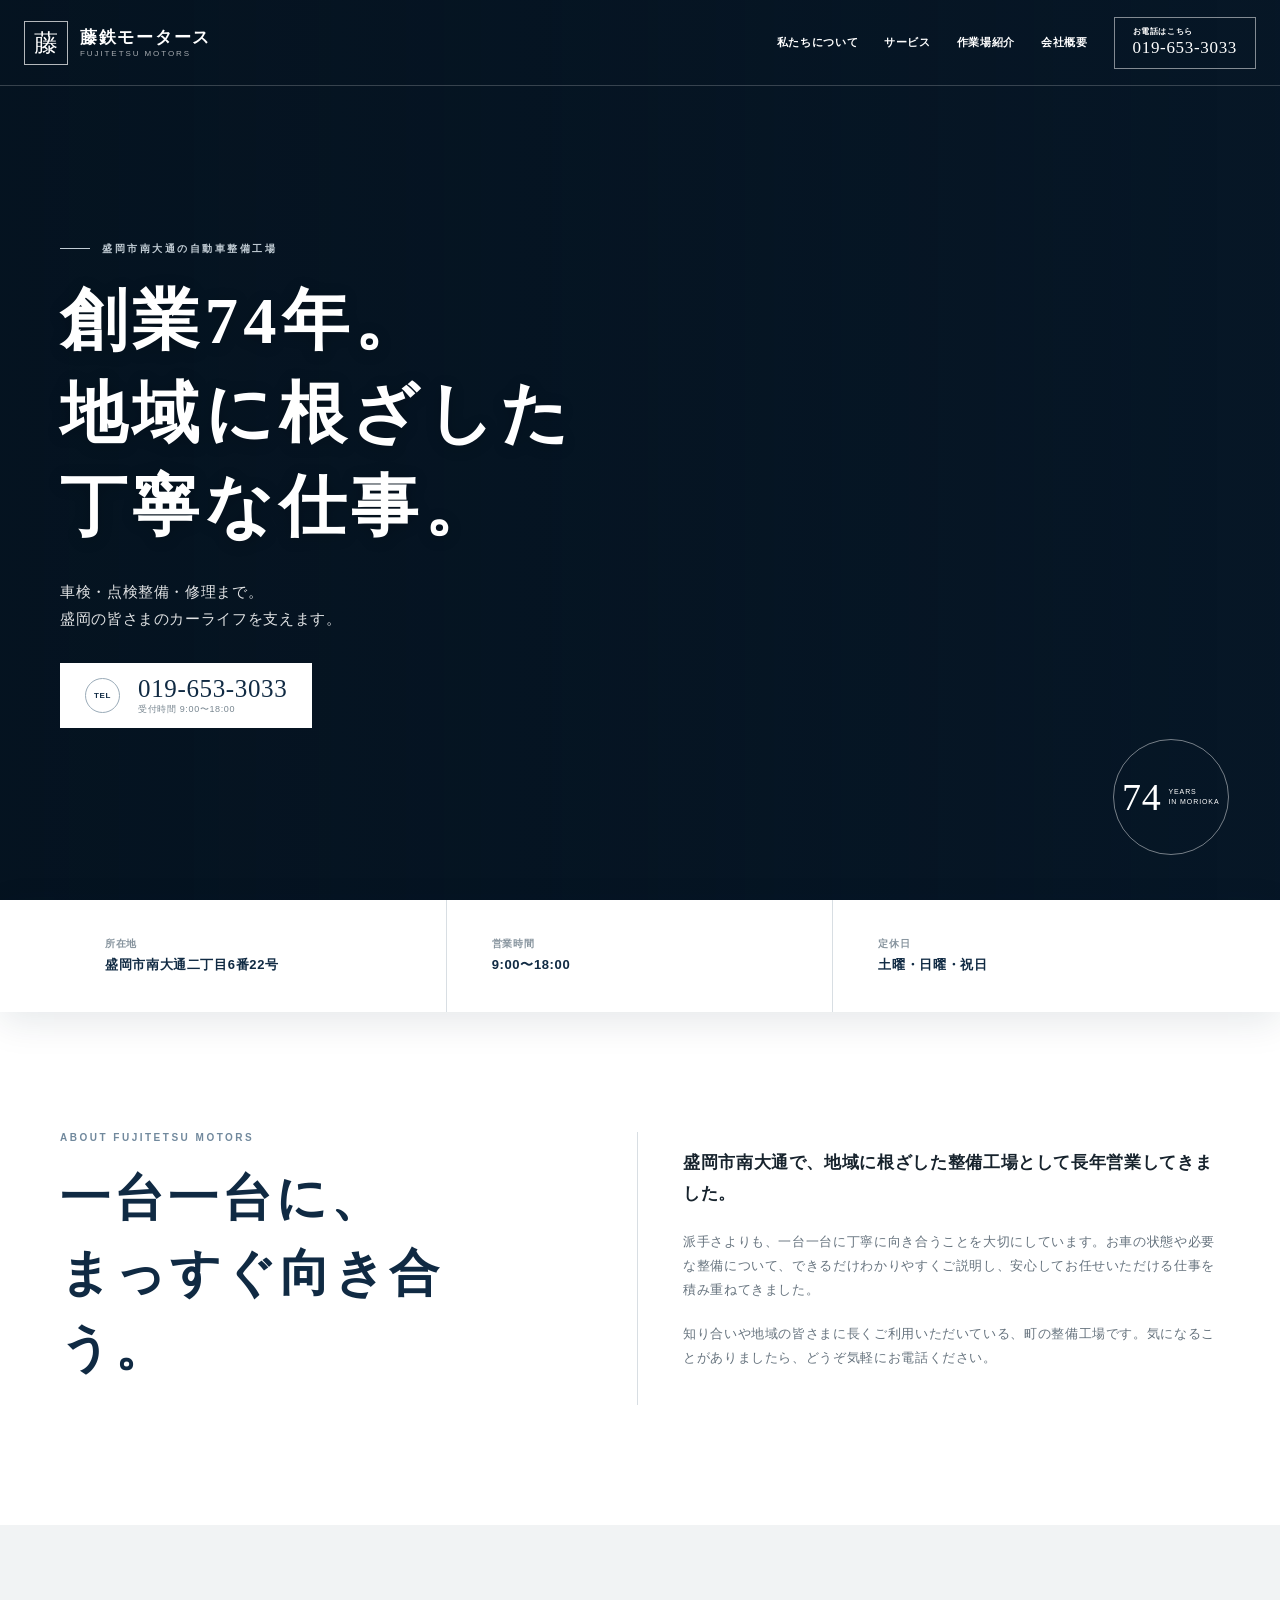
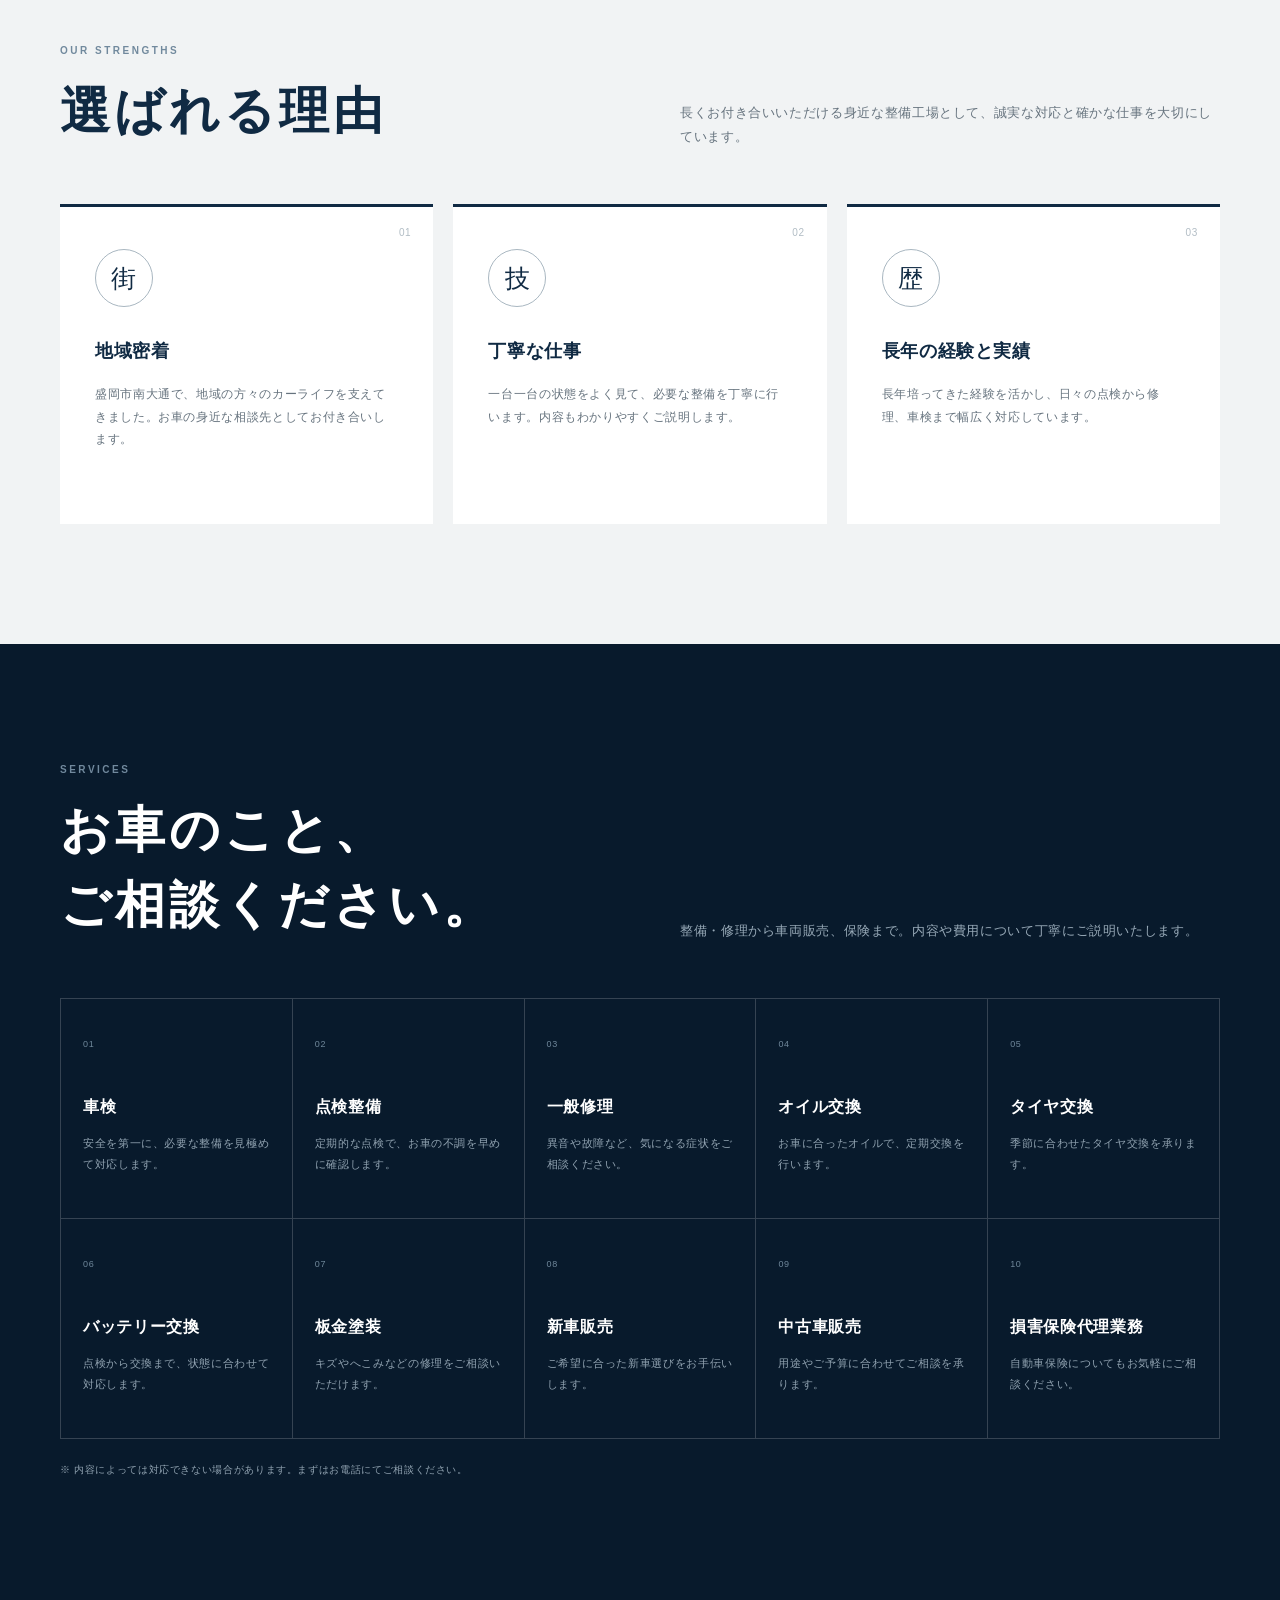
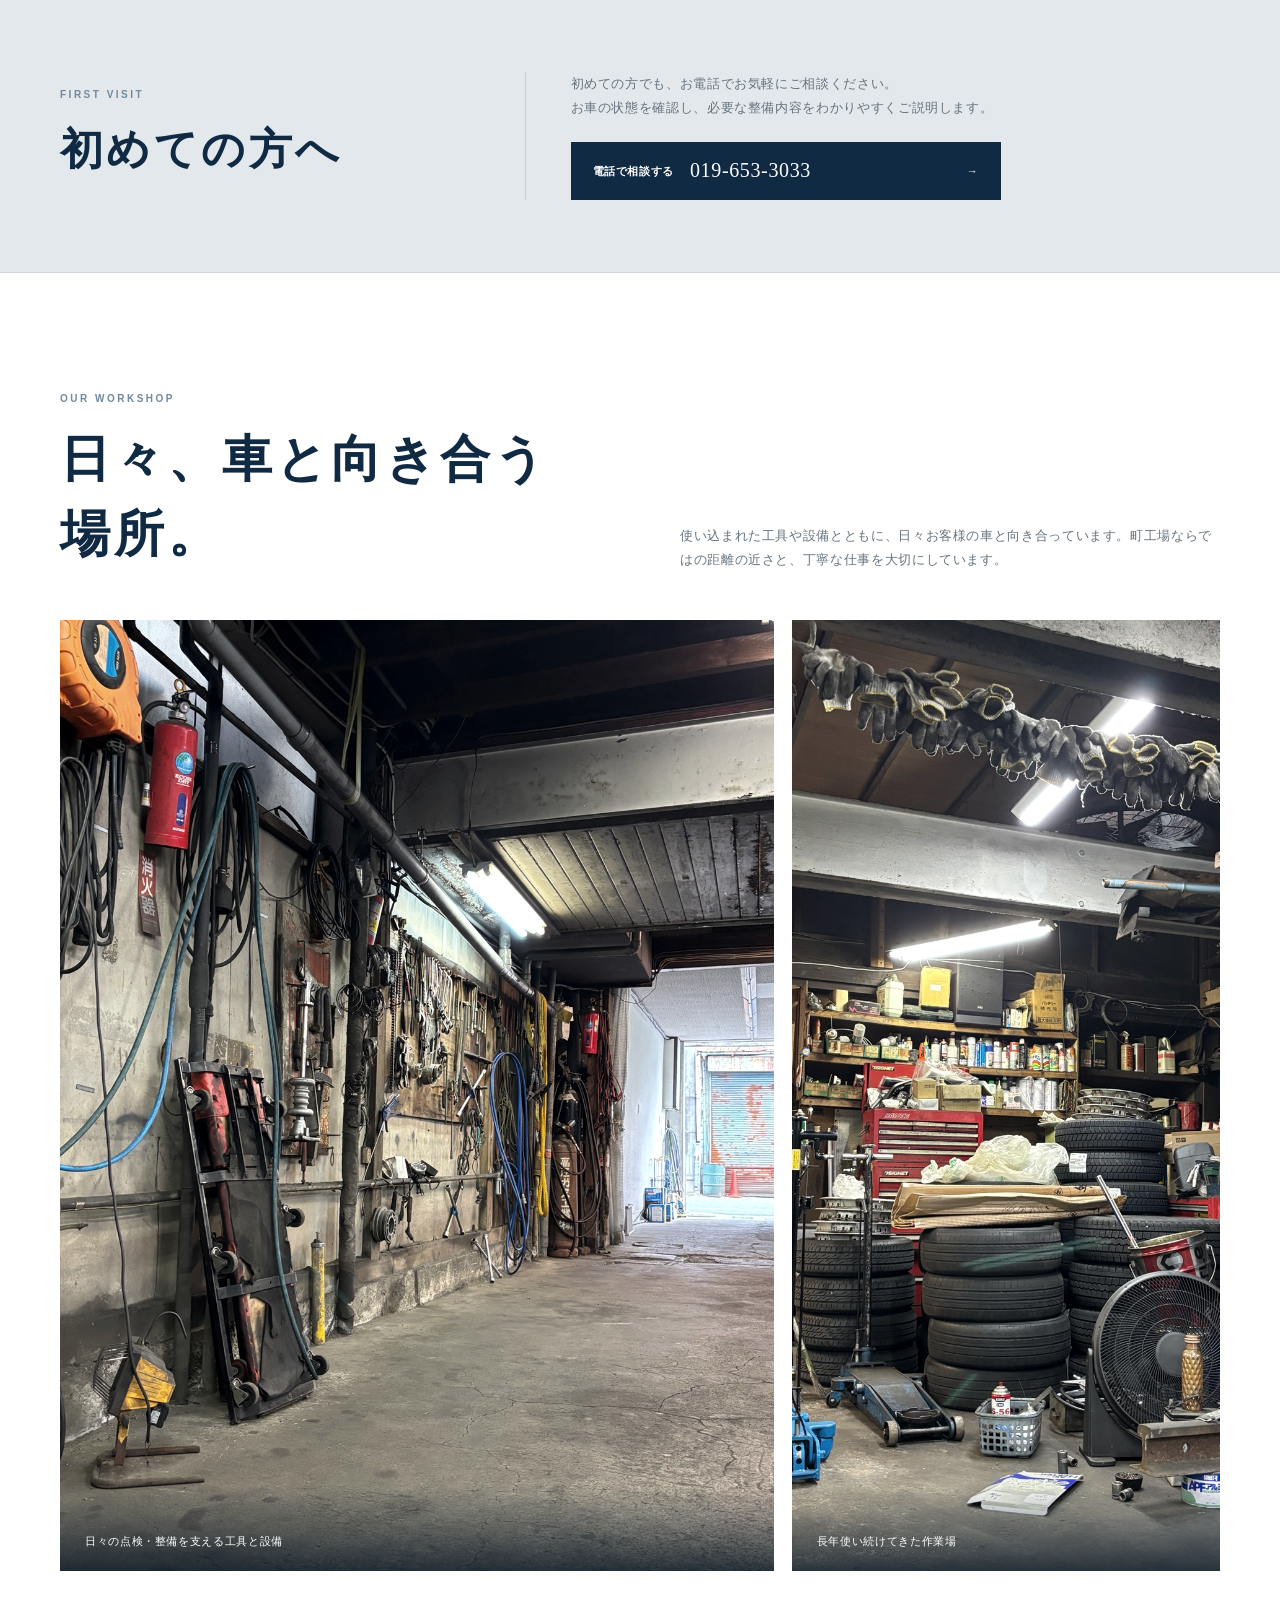
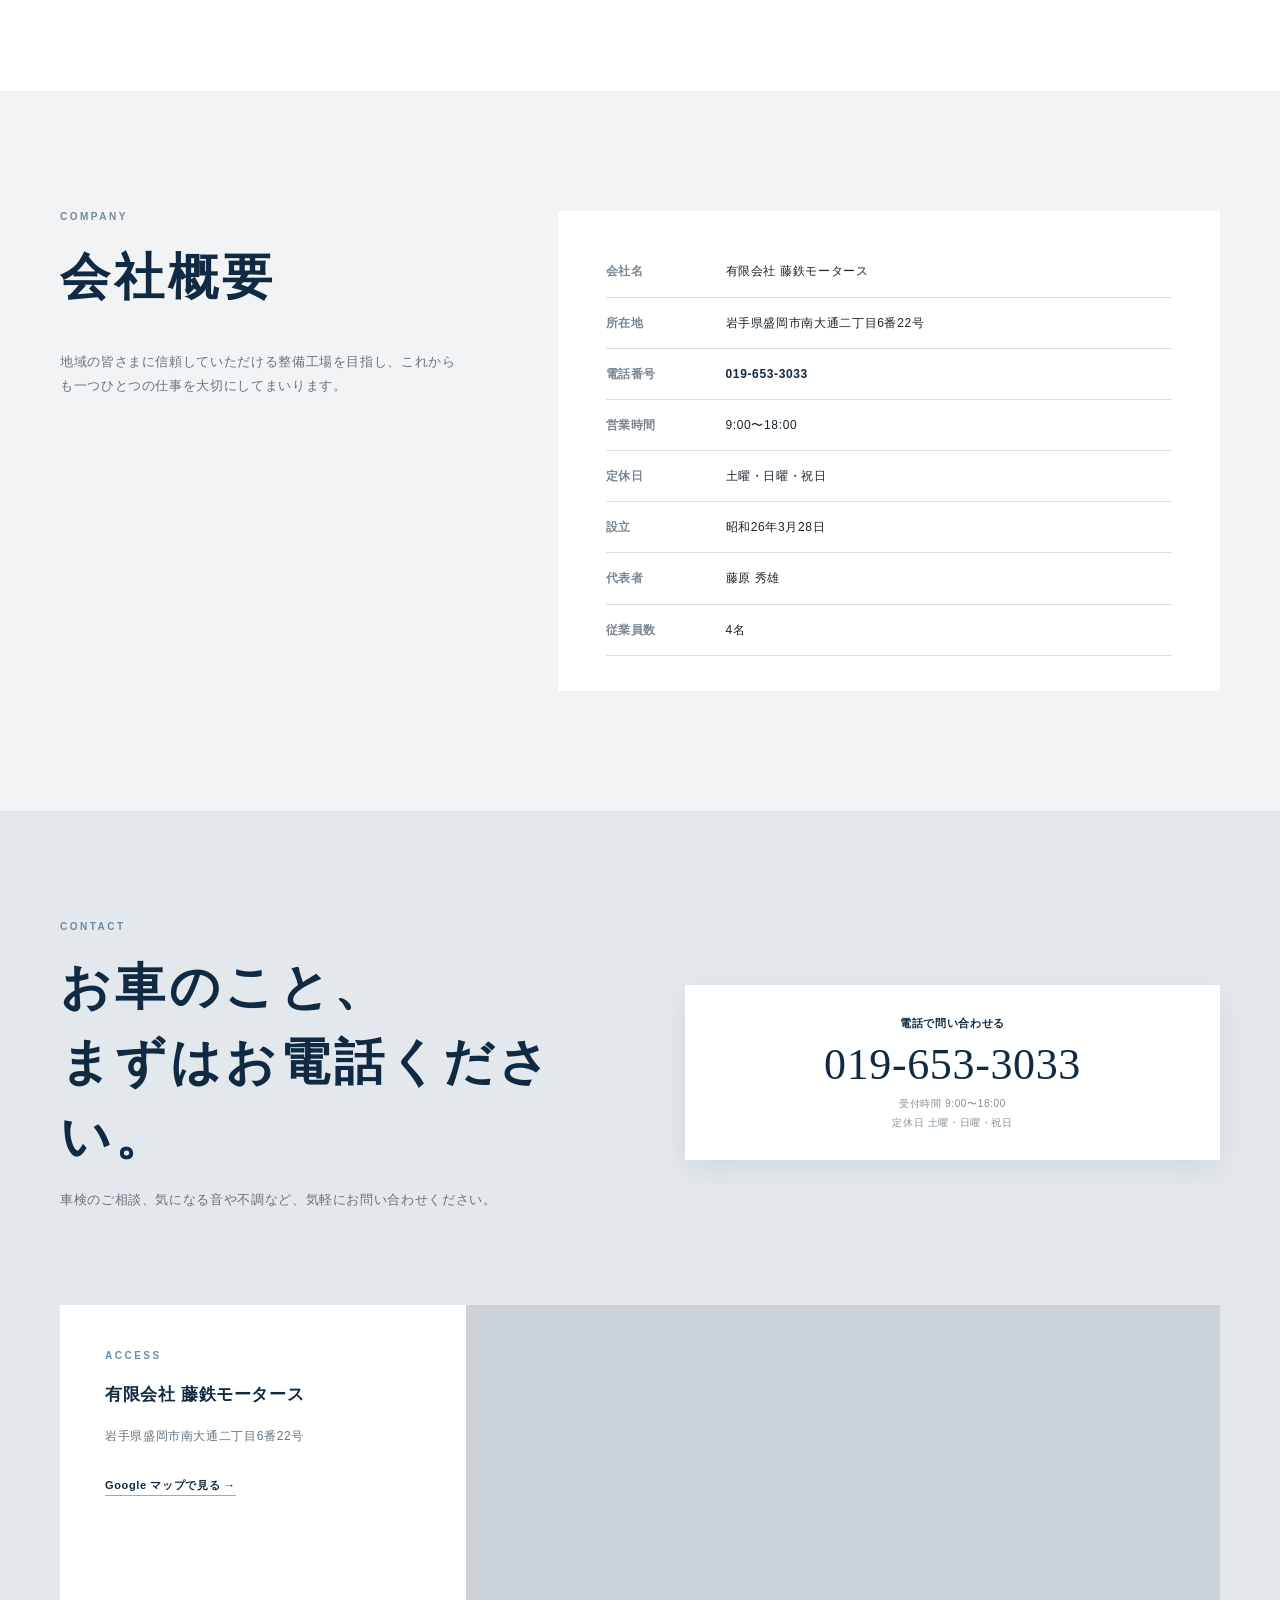
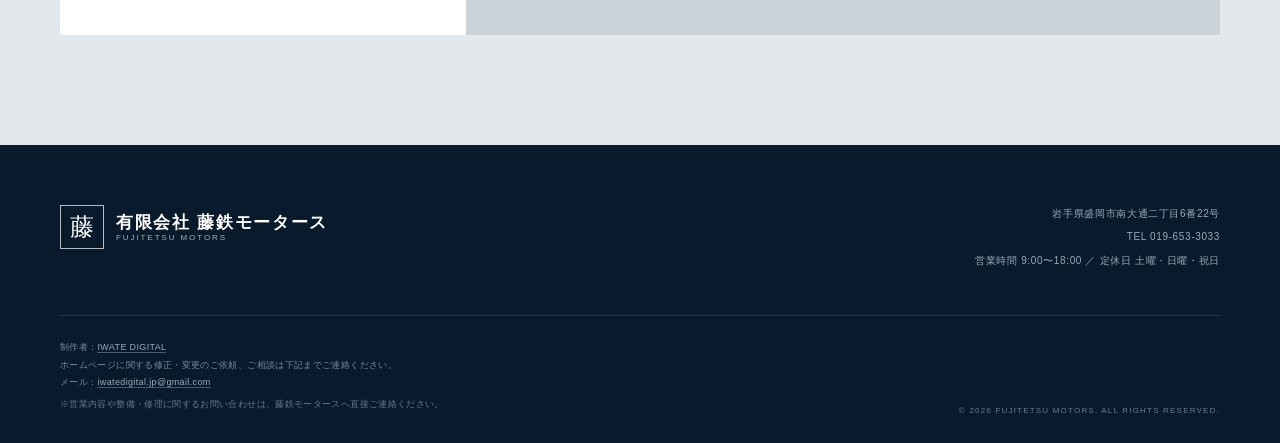
==== commit 5a4dd170: "Update index.html" ====
--- a/index.html
+++ b/index.html
@@ -116,8 +116,8 @@
           <p>使い込まれた工具や設備とともに、日々お客様の車と向き合っています。町工場ならではの距離の近さと、丁寧な仕事を大切にしています。</p>
         </div>
         <div class="workshop-photos">
-          <figure class="workshop-photo main-photo"><img src="assets/workshop-tools.jpg" alt="藤鉄モータースの作業場に並ぶ工具と整備設備"><figcaption>日々の点検・整備を支える工具と設備</figcaption></figure>
-          <figure class="workshop-photo detail-photo"><img src="assets/workshop-tires.jpg" alt="藤鉄モータースの作業場に積まれたタイヤ"><figcaption>長年使い続けてきた作業場</figcaption></figure>
+          <figure class="workshop-photo main-photo"><img src="workshop-tools.jpg" alt="藤鉄モータースの作業場に並ぶ工具と整備設備"><figcaption>日々の点検・整備を支える工具と設備</figcaption></figure>
+          <figure class="workshop-photo detail-photo"><img src="workshop-tires.jpg" alt="藤鉄モータースの作業場に積まれたタイヤ"><figcaption>長年使い続けてきた作業場</figcaption></figure>
         </div>
       </div>
     </section>
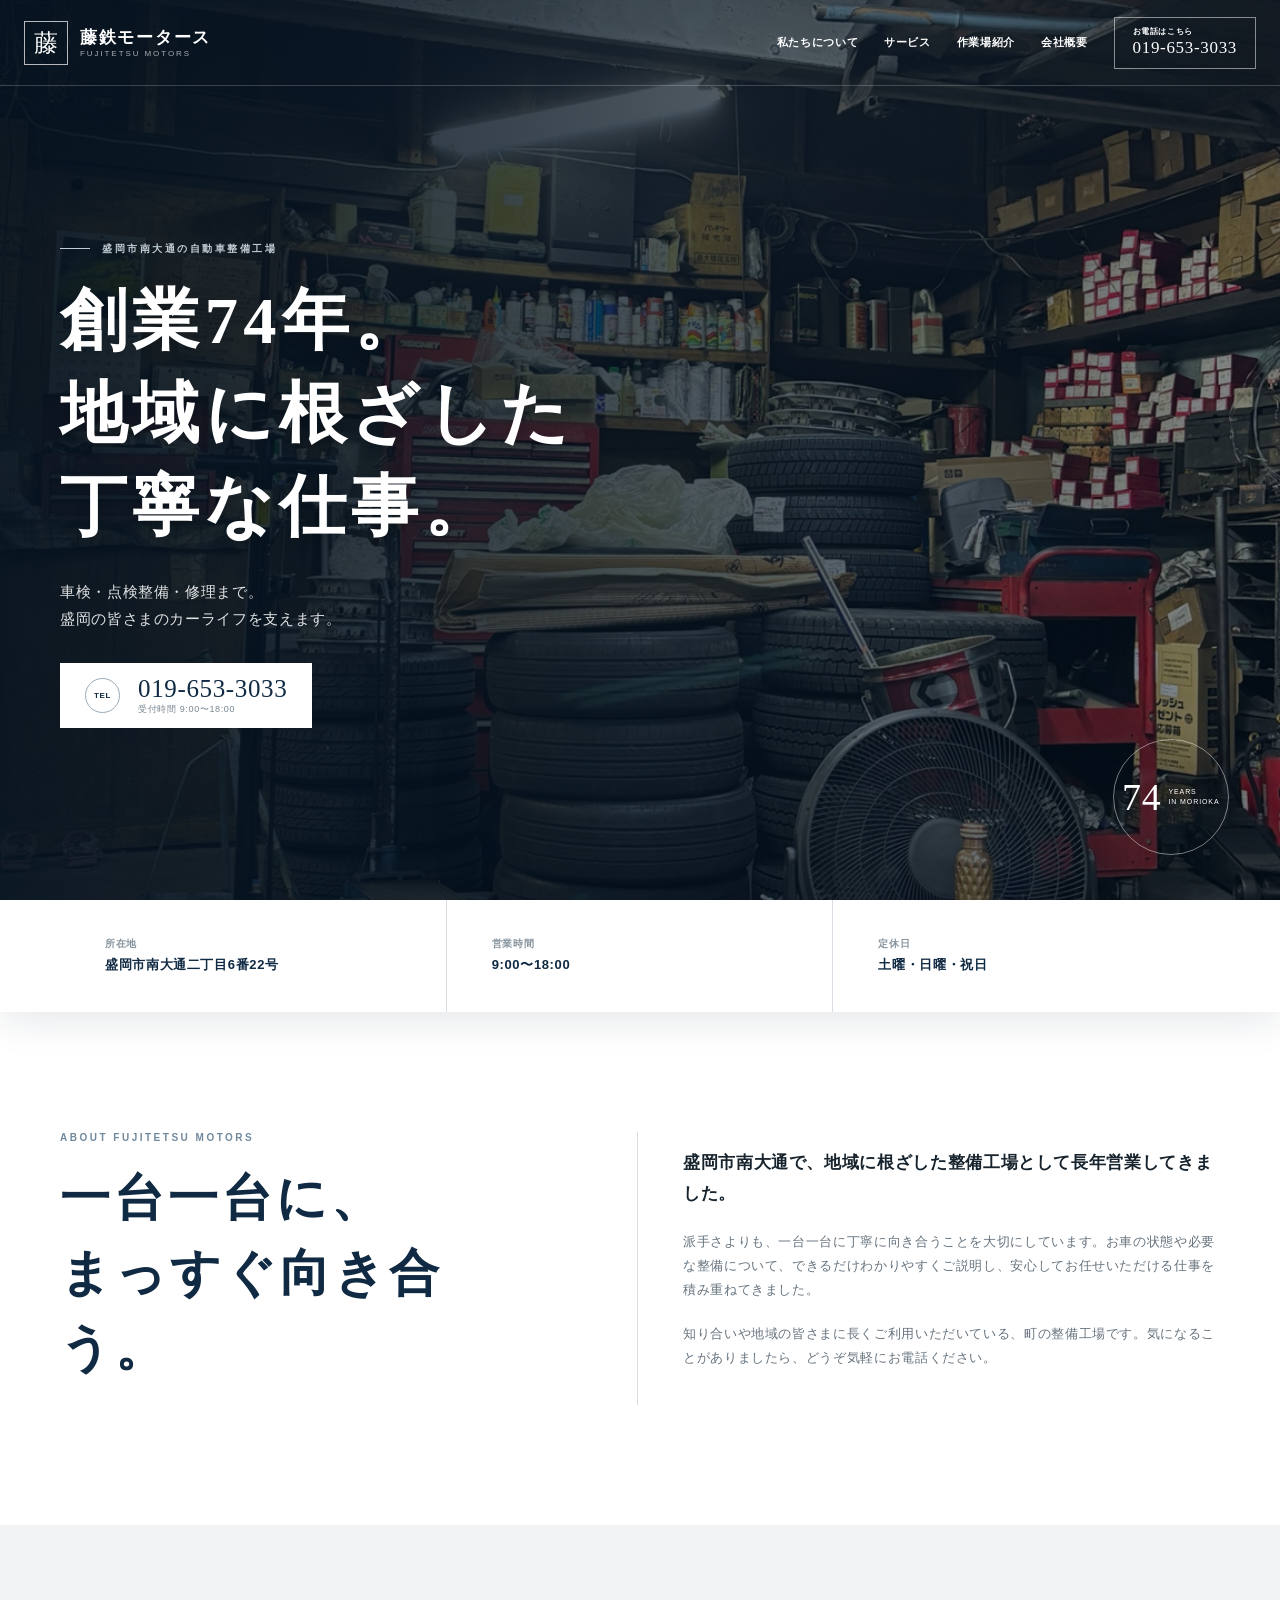
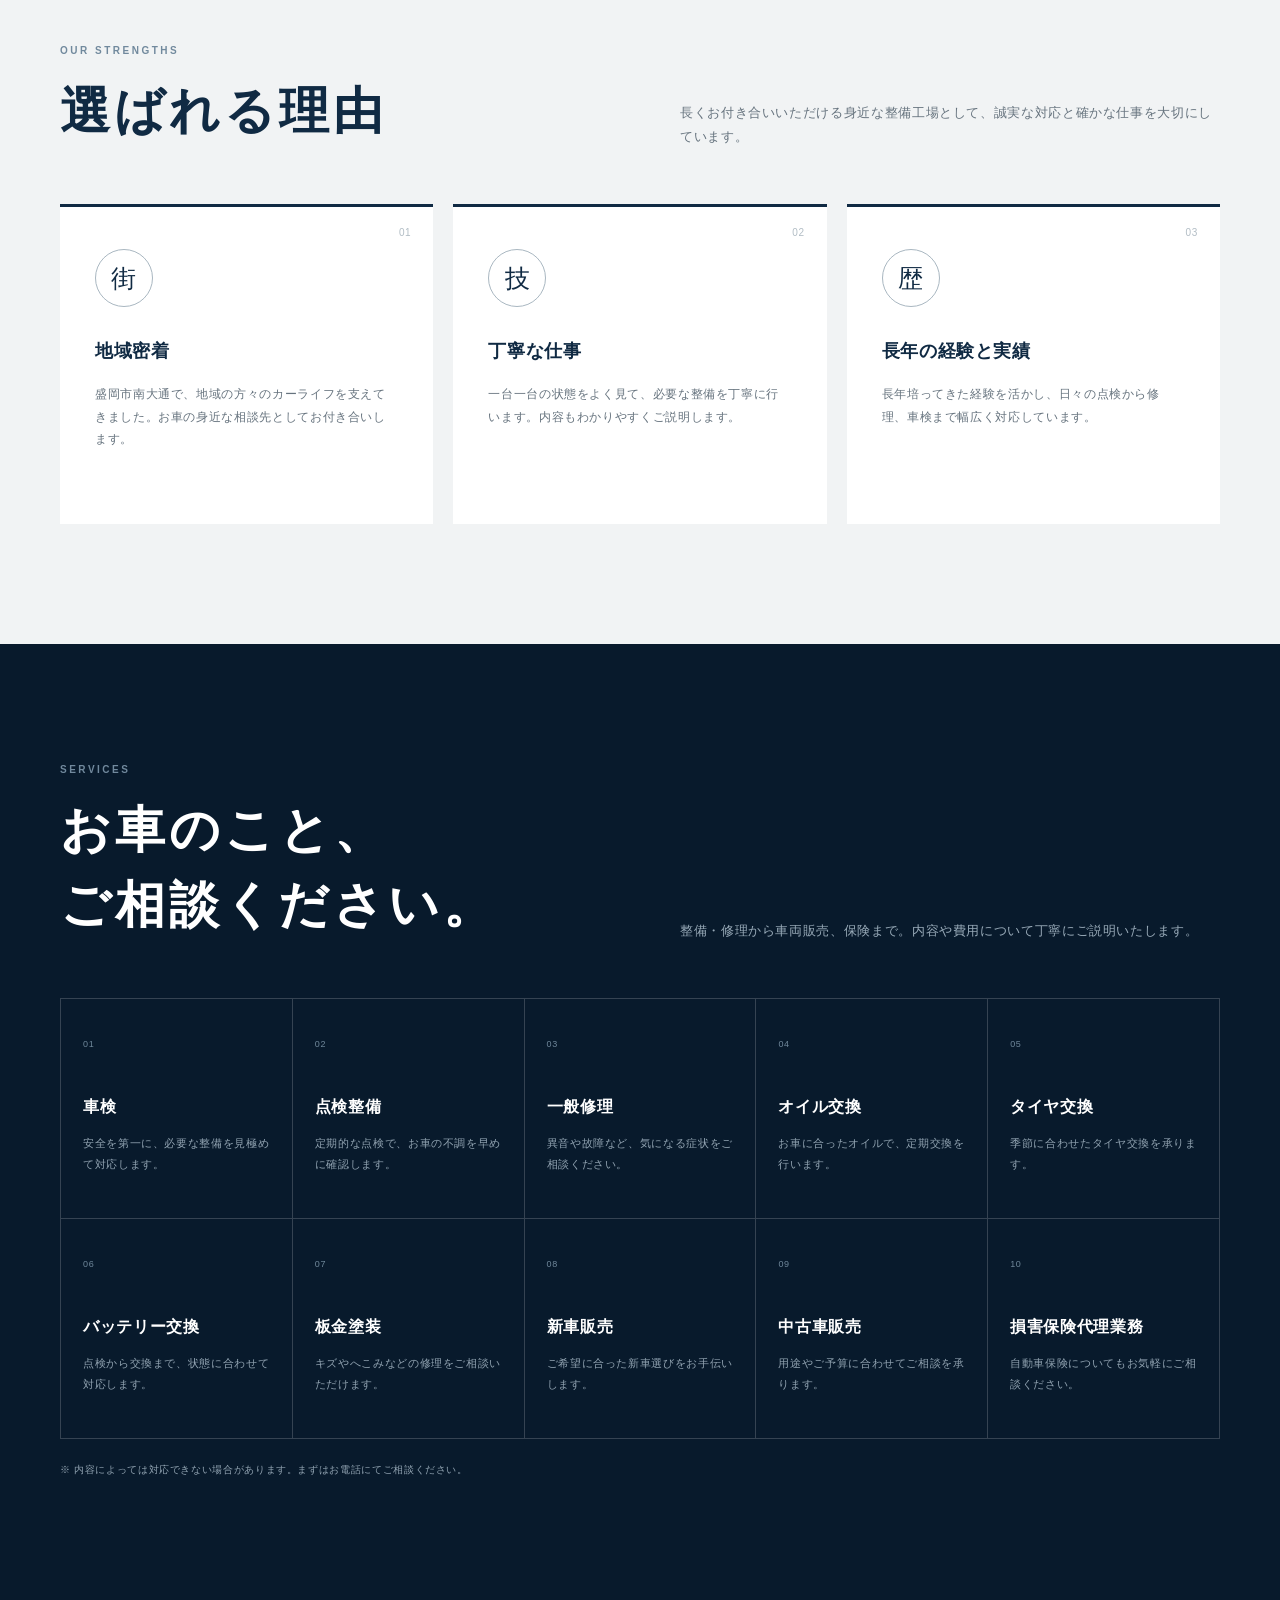
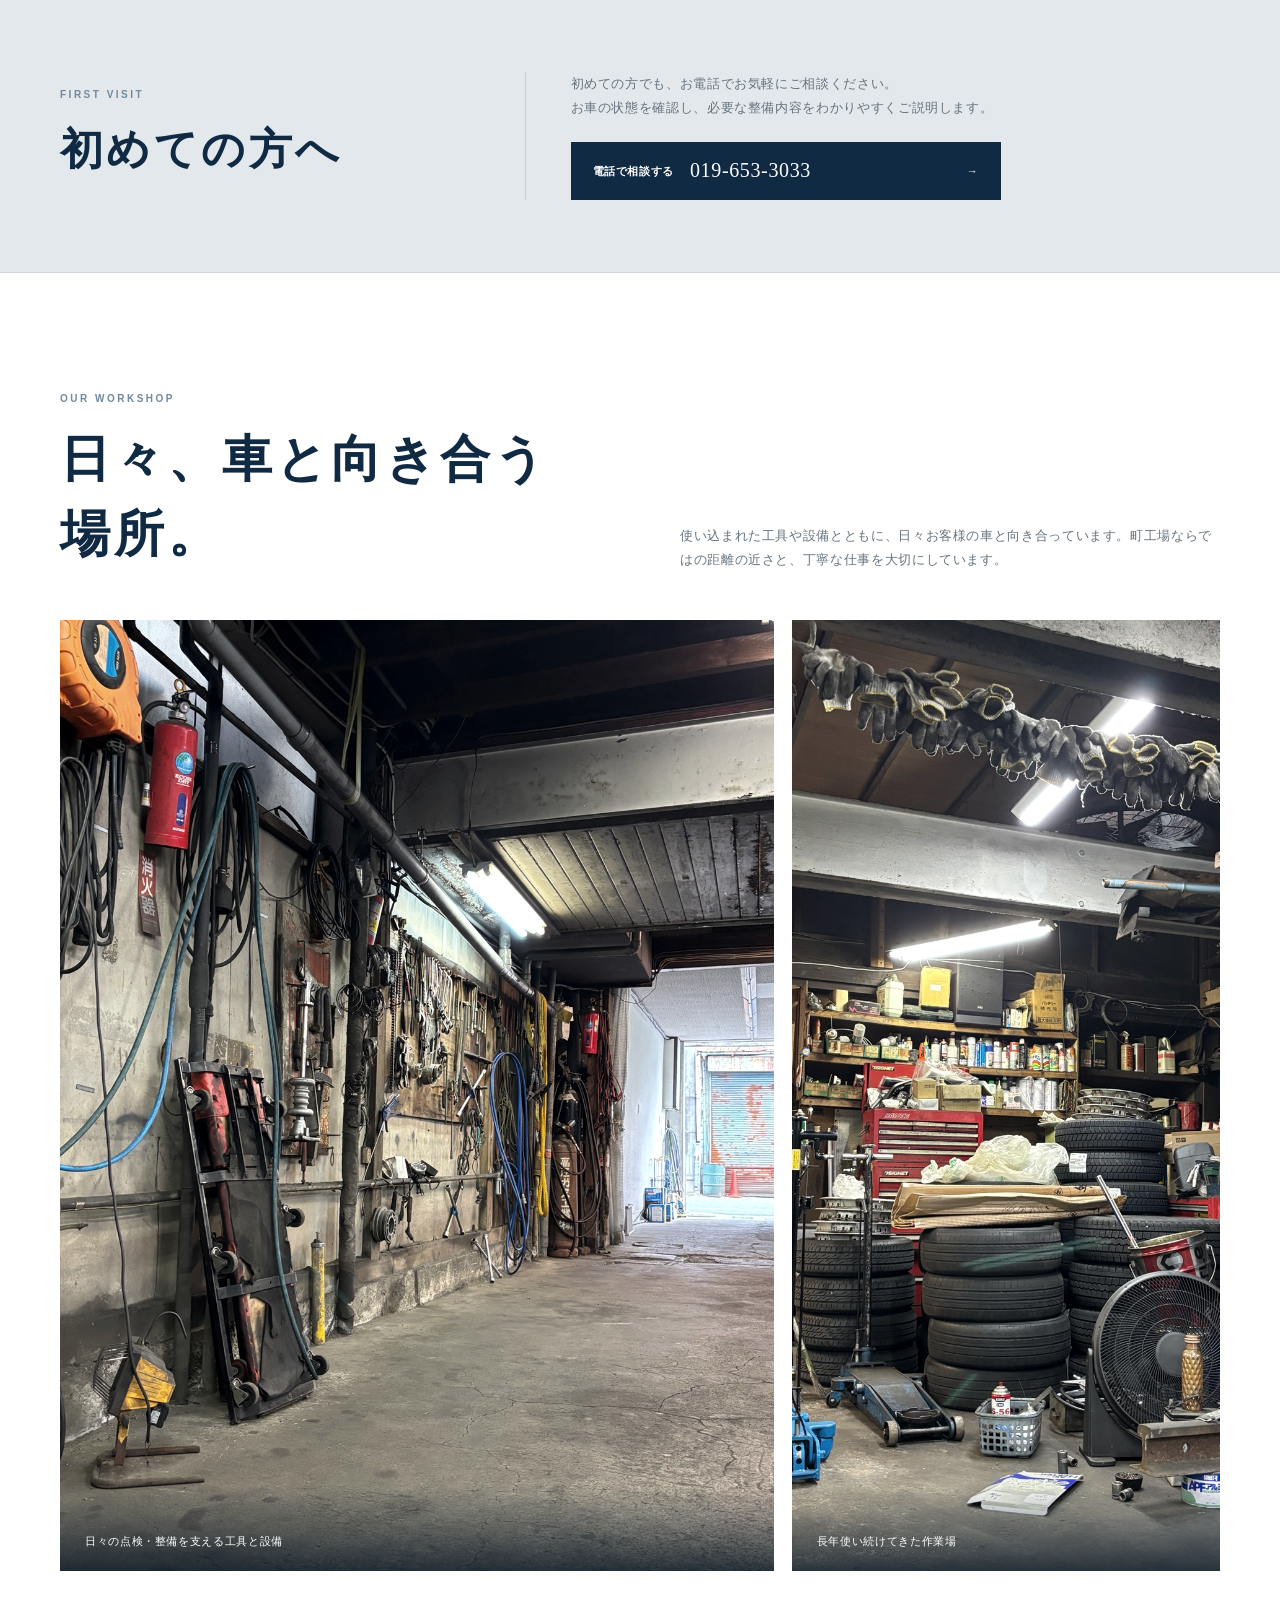
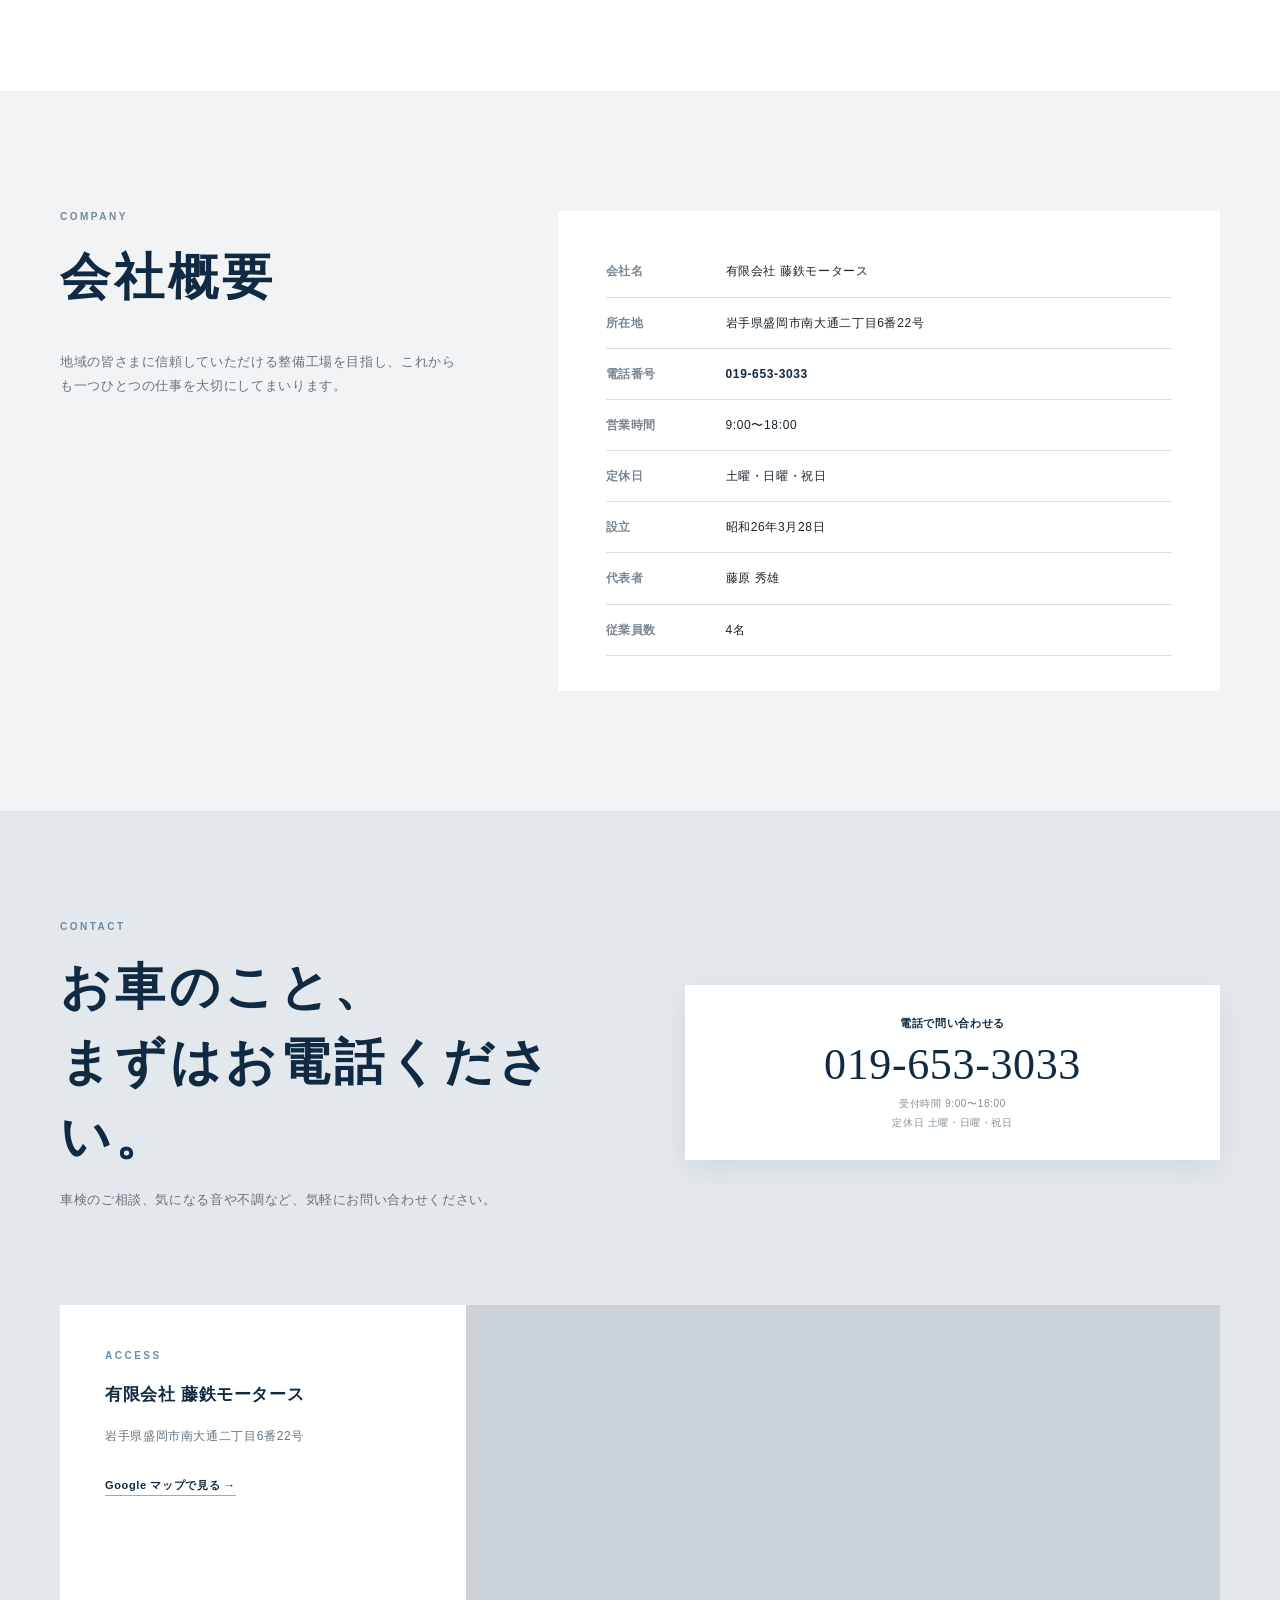
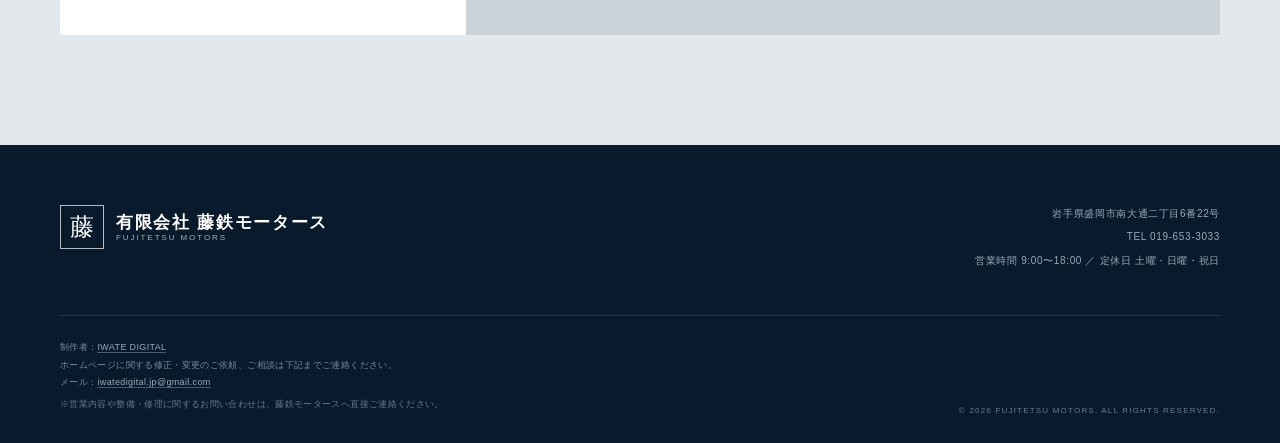
==== commit 4e4082c0: "Update index.html" ====
--- a/index.html
+++ b/index.html
@@ -112,7 +112,7 @@
     <section class="section workshop" id="workshop">
       <div class="container">
         <div class="workshop-heading">
-          <div><p class="eyebrow">OUR WORKSHOP</p><h2>日々、車と向き合う場所。</h2></div>
+          <div><p class="eyebrow">OUR WORKSHOP</p><h2>日々、車と向き合う<br>場所。</h2></div>
           <p>使い込まれた工具や設備とともに、日々お客様の車と向き合っています。町工場ならではの距離の近さと、丁寧な仕事を大切にしています。</p>
         </div>
         <div class="workshop-photos">
--- a/styles.css
+++ b/styles.css
@@ -1 +1 @@
-:root{--navy:#102a43;--deep:#081a2c;--silver:#d8dee4;--pale:#f1f3f4;--white:#fff;--ink:#17232d;--muted:#66737e;--line:#d8dee3;--max:1160px}*{box-sizing:border-box}html{scroll-behavior:smooth}body{margin:0;color:var(--ink);font-family:"Yu Gothic","Hiragino Kaku Gothic ProN",Meiryo,sans-serif;line-height:1.85;letter-spacing:.04em}a{color:inherit;text-decoration:none}img{display:block;width:100%}.container{width:min(calc(100% - 48px),var(--max));margin:auto}.site-header{position:fixed;inset:0 0 auto;z-index:20;height:86px;color:#fff;border-bottom:1px solid rgba(255,255,255,.2);transition:.25s}.site-header.scrolled{height:70px;background:rgba(8,26,44,.97);box-shadow:0 5px 25px rgba(0,0,0,.13)}.header-inner{height:100%;width:min(calc(100% - 48px),1280px);margin:auto;display:flex;align-items:center;justify-content:space-between}.brand{display:inline-flex;align-items:center;gap:12px}.brand-mark{width:44px;height:44px;border:1px solid rgba(255,255,255,.7);display:grid;place-items:center;font:24px serif}.brand-copy{display:flex;flex-direction:column;line-height:1.25}.brand-copy strong{font-size:17px;letter-spacing:.1em}.brand-copy small{font:8px Arial;letter-spacing:.24em;opacity:.65}.global-nav{height:100%;display:flex;align-items:center;gap:26px;font-size:11px;font-weight:700}.header-phone{height:52px;padding:6px 18px;border:1px solid rgba(255,255,255,.5);display:flex;flex-direction:column;justify-content:center;line-height:1.35}.header-phone small{font-size:8px}.header-phone strong{font:17px Georgia,serif;letter-spacing:.04em}.menu-button{display:none}.hero{height:100svh;min-height:720px;position:relative;display:flex;align-items:center;overflow:hidden;background:var(--deep);color:#fff}.hero-bg{position:absolute;inset:0;background:linear-gradient(90deg,rgba(5,19,32,.94),rgba(5,19,32,.68) 45%,rgba(5,19,32,.1) 78%),url("assets/hero-workshop.png") center/cover;animation:hero-in 1s ease-out both}.hero-content{position:relative;z-index:2;padding-top:70px}.eyebrow{margin:0 0 18px;color:#71899d;font:700 10px Arial,sans-serif;letter-spacing:.25em}.hero-eyebrow{color:#c1ccd4;display:flex;align-items:center;gap:12px}.hero-eyebrow:before{content:"";width:30px;height:1px;background:currentColor}.hero h1,.about h2,.section-heading h2,.workshop h2,.company h2,.contact h2{margin:0;color:var(--navy);font-family:"Yu Mincho","Hiragino Mincho ProN",serif;font-size:clamp(34px,4vw,50px);line-height:1.5;letter-spacing:.08em;font-weight:600}.hero h1{color:#fff;font-size:clamp(44px,5.2vw,70px);line-height:1.4;text-shadow:0 2px 15px rgba(0,0,0,.2)}.hero-lead{margin:24px 0 30px;color:rgba(255,255,255,.88);font-size:15px}.button-primary{width:max-content;min-height:65px;padding:8px 25px;background:#fff;color:var(--navy);display:flex;align-items:center;gap:18px;font-weight:700;transition:.2s}.button-primary:hover{transform:translateY(-2px)}.button-primary>span:last-child{display:flex;flex-direction:column;font:25px Georgia,serif}.button-primary small{font:9px "Yu Gothic",sans-serif;color:#788690}.phone-symbol{width:35px;height:35px;border:1px solid #9aabb8;border-radius:50%;display:grid;place-items:center;font:700 8px Arial}.hero-badge{position:absolute;z-index:3;right:4vw;bottom:5vh;width:116px;height:116px;border:1px solid rgba(255,255,255,.45);border-radius:50%;display:flex;align-items:center;justify-content:center;gap:7px}.hero-badge strong{font:38px Georgia,serif}.hero-badge span{font:7px/1.5 Arial;letter-spacing:.13em}.quick-info{position:relative;z-index:4;background:#fff;box-shadow:0 10px 35px rgba(12,36,56,.1)}.quick-grid{min-height:112px;display:grid;grid-template-columns:repeat(3,1fr)}.quick-grid div{padding:20px 45px;border-right:1px solid var(--line);display:flex;flex-direction:column;justify-content:center}.quick-grid div:last-child{border:0}.quick-grid span{color:#87949e;font-size:10px;font-weight:700}.quick-grid strong{color:var(--navy);font-size:13px}.section{padding:120px 0}.about{background:#fff}.about-grid{display:grid;grid-template-columns:.9fr 1.1fr;gap:100px}.about-copy{padding:15px 0 15px 45px;border-left:1px solid var(--line)}.about-copy p{margin:0 0 20px;color:var(--muted);font-size:13px}.about-copy .large-copy{color:var(--ink);font-size:17px;font-weight:700}.reasons{background:var(--pale)}.section-heading{margin-bottom:55px;display:grid;grid-template-columns:1fr 1fr;gap:80px;align-items:end}.section-heading p:last-child{margin:0;color:var(--muted);font-size:13px}.reason-grid{display:grid;grid-template-columns:repeat(3,1fr);gap:20px}.reason-card{position:relative;min-height:320px;padding:42px 35px;background:#fff;border-top:3px solid var(--navy)}.reason-number{position:absolute;top:20px;right:22px;color:#b2bdc5;font:10px Arial}.reason-kanji{width:58px;height:58px;margin-bottom:28px;border:1px solid #a9b7c1;border-radius:50%;display:grid;place-items:center;color:var(--navy);font:25px serif}.reason-card h3{margin:0 0 15px;color:var(--navy);font-size:18px}.reason-card p{margin:0;color:var(--muted);font-size:12px}.services{background:var(--deep);color:#fff}.section-heading.light h2{color:#fff}.section-heading.light p:last-child{color:#98aab8}.service-grid{display:grid;grid-template-columns:repeat(5,1fr);border-top:1px solid rgba(255,255,255,.18);border-left:1px solid rgba(255,255,255,.18)}.service-card{min-height:220px;padding:28px 22px;border-right:1px solid rgba(255,255,255,.18);border-bottom:1px solid rgba(255,255,255,.18);transition:.2s}.service-card:hover{background:rgba(255,255,255,.07)}.service-card span{color:#6f879a;font:9px Arial}.service-card h3{margin:35px 0 12px;font-size:16px}.service-card p{margin:0;color:#91a3b1;font-size:11px}.workshop{background:#fff}.workshop-heading{margin-bottom:48px;display:grid;grid-template-columns:1fr 1fr;gap:80px;align-items:end}.workshop-heading>p{margin:0;color:var(--muted);font-size:13px}.workshop-photos{display:grid;grid-template-columns:1.25fr .75fr;gap:18px;align-items:stretch}.workshop-photo{position:relative;margin:0;min-height:440px;overflow:hidden;background:var(--deep)}.workshop-photo img{height:100%;object-fit:cover;filter:saturate(.7) contrast(1.04)}.detail-photo img{object-position:15% center;transform:scale(1.25)}.workshop-photo figcaption{position:absolute;inset:auto 0 0;padding:45px 25px 20px;background:linear-gradient(transparent,rgba(5,19,32,.8));color:#fff;font-size:11px}.company{background:var(--pale)}.company-grid{display:grid;grid-template-columns:.75fr 1.25fr;gap:100px}.company-note{margin-top:35px;color:var(--muted);font-size:13px}.company-info{padding:35px 48px;background:#fff}.company-info dl{margin:0}.company-info dl div{padding:14px 0;border-bottom:1px solid var(--line);display:grid;grid-template-columns:120px 1fr;font-size:12px}.company-info dt{color:#798792;font-weight:700}.company-info dd{margin:0}.company-info a{color:var(--navy);font-weight:700}.contact{padding:110px 0;background:#e3e8ec}.contact-top{display:grid;grid-template-columns:1fr 1fr;gap:90px;align-items:center;margin-bottom:80px}.contact-top p:last-child{color:var(--muted);font-size:13px}.phone-card{padding:28px 35px;background:#fff;color:var(--navy);display:flex;flex-direction:column;align-items:center;box-shadow:0 10px 30px rgba(16,42,67,.08);transition:.2s}.phone-card:hover{transform:translateY(-2px)}.phone-card span{font-size:11px;font-weight:700}.phone-card strong{font:clamp(32px,4vw,44px)/1.4 Georgia,serif}.phone-card em{color:#81909b;text-align:center;font-size:10px;font-style:normal}.access-grid{display:grid;grid-template-columns:.7fr 1.3fr;background:#fff}.access-info{padding:45px}.access-info h3{margin:0 0 15px;color:var(--navy);font-size:17px}.access-info p:not(.eyebrow){color:var(--muted);font-size:12px}.access-info a{display:inline-block;margin-top:15px;color:var(--navy);font-size:11px;font-weight:700;border-bottom:1px solid #9caab5}.map-wrap{min-height:330px;background:#ccd3d8}.map-wrap iframe{width:100%;height:100%;border:0}footer{padding:60px 0 28px;background:var(--deep);color:#fff}.footer-main{display:flex;justify-content:space-between;align-items:flex-start}.footer-info{text-align:right;color:#9babb7;font-size:10px}.footer-info p{margin:0 0 5px}.copyright{margin-top:40px;padding-top:25px;border-top:1px solid rgba(255,255,255,.13);color:#687e8e;font:8px Arial;letter-spacing:.15em}@keyframes hero-in{from{opacity:0;transform:scale(1.06)}to{opacity:1;transform:scale(1)}}@media(max-width:1000px){.global-nav{gap:15px}.global-nav>a:not(.header-phone){display:none}.service-grid{grid-template-columns:repeat(2,1fr)}}@media(max-width:760px){.container{width:calc(100% - 36px)}.site-header,.site-header.scrolled{height:67px}.header-inner{width:calc(100% - 30px)}.header-phone{display:none!important}.menu-button{position:relative;z-index:30;width:42px;height:42px;padding:10px;border:0;background:transparent;display:grid;align-content:center;gap:5px}.menu-button span{height:1px;background:#fff;transition:.2s}.menu-button.open span:first-child{transform:translateY(6px) rotate(45deg)}.menu-button.open span:nth-child(2){opacity:0}.menu-button.open span:last-child{transform:translateY(-6px) rotate(-45deg)}.global-nav{position:fixed;inset:0;padding:95px 30px 40px;background:var(--deep);display:flex;flex-direction:column;align-items:stretch;transform:translateX(100%);transition:.25s}.global-nav.open{transform:translateX(0)}.global-nav>a:not(.header-phone){display:block;padding:17px 0;border-bottom:1px solid rgba(255,255,255,.15);font-size:14px}.hero{height:auto;min-height:700px}.hero-bg{background:linear-gradient(90deg,rgba(5,19,32,.88),rgba(5,19,32,.42)),url("assets/hero-workshop.png") 60% center/cover}.hero-badge{display:none}.hero h1{font-size:39px}.hero-lead{font-size:13px}.quick-grid,.about-grid,.section-heading,.reason-grid,.workshop-heading,.company-grid,.contact-top,.access-grid{grid-template-columns:1fr}.quick-grid div{padding:14px 20px;border-right:0;border-bottom:1px solid var(--line)}.quick-grid div:last-child{border:0}.section{padding:82px 0}.about-grid,.company-grid,.contact-top{gap:40px}.about-copy{padding:0;border:0}.section-heading,.workshop-heading{gap:20px;margin-bottom:38px}.reason-card{min-height:250px}.service-card{min-height:190px}.workshop-photos{grid-template-columns:1fr;gap:12px}.workshop-photo{min-height:290px}.detail-photo{display:none}.company-info{padding:28px 22px}.company-info dl div{grid-template-columns:90px 1fr}.contact{padding:80px 0}.contact-top{margin-bottom:50px}.access-info{padding:32px 25px}.map-wrap{min-height:300px}.footer-main{display:grid;gap:30px}.footer-info{text-align:left}}@media(max-width:480px){.brand-mark{width:38px;height:38px;font-size:20px}.brand-copy strong{font-size:14px}.hero h1{font-size:34px}.button-primary>span:last-child{font-size:22px}.service-grid{grid-template-columns:1fr}.service-card{min-height:165px}.service-card h3{margin-top:20px}.company-info dl div{grid-template-columns:1fr;gap:3px}.phone-card strong{font-size:30px}}@media(prefers-reduced-motion:reduce){*,*:before,*:after{scroll-behavior:auto!important;animation-duration:.01ms!important;transition-duration:.01ms!important}}
+:root{--navy:#102a43;--deep:#081a2c;--silver:#d8dee4;--pale:#f1f3f4;--white:#fff;--ink:#17232d;--muted:#66737e;--line:#d8dee3;--max:1160px}*{box-sizing:border-box}html{scroll-behavior:smooth}body{margin:0;color:var(--ink);font-family:"Yu Gothic","Hiragino Kaku Gothic ProN",Meiryo,sans-serif;line-height:1.85;letter-spacing:.04em}a{color:inherit;text-decoration:none}img{display:block;width:100%}.container{width:min(calc(100% - 48px),var(--max));margin:auto}.site-header{position:fixed;inset:0 0 auto;z-index:20;height:86px;color:#fff;border-bottom:1px solid rgba(255,255,255,.2);transition:.25s}.site-header.scrolled{height:70px;background:rgba(8,26,44,.97);box-shadow:0 5px 25px rgba(0,0,0,.13)}.header-inner{height:100%;width:min(calc(100% - 48px),1280px);margin:auto;display:flex;align-items:center;justify-content:space-between}.brand{display:inline-flex;align-items:center;gap:12px}.brand-mark{width:44px;height:44px;border:1px solid rgba(255,255,255,.7);display:grid;place-items:center;font:24px serif}.brand-copy{display:flex;flex-direction:column;line-height:1.25}.brand-copy strong{font-size:17px;letter-spacing:.1em}.brand-copy small{font:8px Arial;letter-spacing:.24em;opacity:.65}.global-nav{height:100%;display:flex;align-items:center;gap:26px;font-size:11px;font-weight:700}.header-phone{height:52px;padding:6px 18px;border:1px solid rgba(255,255,255,.5);display:flex;flex-direction:column;justify-content:center;line-height:1.35}.header-phone small{font-size:8px}.header-phone strong{font:17px Georgia,serif;letter-spacing:.04em}.menu-button{display:none}.hero{height:100svh;min-height:720px;position:relative;display:flex;align-items:center;overflow:hidden;background:var(--deep);color:#fff}.hero-bg{position:absolute;inset:0;background:linear-gradient(90deg,rgba(5,19,32,.94),rgba(5,19,32,.68) 45%,rgba(5,19,32,.1) 78%),url("workshop-tires.jpg") center/cover;animation:hero-in 1s ease-out both}.hero-content{position:relative;z-index:2;padding-top:70px}.eyebrow{margin:0 0 18px;color:#71899d;font:700 10px Arial,sans-serif;letter-spacing:.25em}.hero-eyebrow{color:#c1ccd4;display:flex;align-items:center;gap:12px}.hero-eyebrow:before{content:"";width:30px;height:1px;background:currentColor}.hero h1,.about h2,.section-heading h2,.workshop h2,.company h2,.contact h2{margin:0;color:var(--navy);font-family:"Yu Mincho","Hiragino Mincho ProN",serif;font-size:clamp(34px,4vw,50px);line-height:1.5;letter-spacing:.08em;font-weight:600}.hero h1{color:#fff;font-size:clamp(44px,5.2vw,70px);line-height:1.4;text-shadow:0 2px 15px rgba(0,0,0,.2)}.hero-lead{margin:24px 0 30px;color:rgba(255,255,255,.88);font-size:15px}.button-primary{width:max-content;min-height:65px;padding:8px 25px;background:#fff;color:var(--navy);display:flex;align-items:center;gap:18px;font-weight:700;transition:.2s}.button-primary:hover{transform:translateY(-2px)}.button-primary>span:last-child{display:flex;flex-direction:column;font:25px Georgia,serif}.button-primary small{font:9px "Yu Gothic",sans-serif;color:#788690}.phone-symbol{width:35px;height:35px;border:1px solid #9aabb8;border-radius:50%;display:grid;place-items:center;font:700 8px Arial}.hero-badge{position:absolute;z-index:3;right:4vw;bottom:5vh;width:116px;height:116px;border:1px solid rgba(255,255,255,.45);border-radius:50%;display:flex;align-items:center;justify-content:center;gap:7px}.hero-badge strong{font:38px Georgia,serif}.hero-badge span{font:7px/1.5 Arial;letter-spacing:.13em}.quick-info{position:relative;z-index:4;background:#fff;box-shadow:0 10px 35px rgba(12,36,56,.1)}.quick-grid{min-height:112px;display:grid;grid-template-columns:repeat(3,1fr)}.quick-grid div{padding:20px 45px;border-right:1px solid var(--line);display:flex;flex-direction:column;justify-content:center}.quick-grid div:last-child{border:0}.quick-grid span{color:#87949e;font-size:10px;font-weight:700}.quick-grid strong{color:var(--navy);font-size:13px}.section{padding:120px 0}.about{background:#fff}.about-grid{display:grid;grid-template-columns:.9fr 1.1fr;gap:100px}.about-copy{padding:15px 0 15px 45px;border-left:1px solid var(--line)}.about-copy p{margin:0 0 20px;color:var(--muted);font-size:13px}.about-copy .large-copy{color:var(--ink);font-size:17px;font-weight:700}.reasons{background:var(--pale)}.section-heading{margin-bottom:55px;display:grid;grid-template-columns:1fr 1fr;gap:80px;align-items:end}.section-heading p:last-child{margin:0;color:var(--muted);font-size:13px}.reason-grid{display:grid;grid-template-columns:repeat(3,1fr);gap:20px}.reason-card{position:relative;min-height:320px;padding:42px 35px;background:#fff;border-top:3px solid var(--navy)}.reason-number{position:absolute;top:20px;right:22px;color:#b2bdc5;font:10px Arial}.reason-kanji{width:58px;height:58px;margin-bottom:28px;border:1px solid #a9b7c1;border-radius:50%;display:grid;place-items:center;color:var(--navy);font:25px serif}.reason-card h3{margin:0 0 15px;color:var(--navy);font-size:18px}.reason-card p{margin:0;color:var(--muted);font-size:12px}.services{background:var(--deep);color:#fff}.section-heading.light h2{color:#fff}.section-heading.light p:last-child{color:#98aab8}.service-grid{display:grid;grid-template-columns:repeat(5,1fr);border-top:1px solid rgba(255,255,255,.18);border-left:1px solid rgba(255,255,255,.18)}.service-card{min-height:220px;padding:28px 22px;border-right:1px solid rgba(255,255,255,.18);border-bottom:1px solid rgba(255,255,255,.18);transition:.2s}.service-card:hover{background:rgba(255,255,255,.07)}.service-card span{color:#6f879a;font:9px Arial}.service-card h3{margin:35px 0 12px;font-size:16px}.service-card p{margin:0;color:#91a3b1;font-size:11px}.workshop{background:#fff}.workshop-heading{margin-bottom:48px;display:grid;grid-template-columns:1fr 1fr;gap:80px;align-items:end}.workshop-heading>p{margin:0;color:var(--muted);font-size:13px}.workshop-photos{display:grid;grid-template-columns:1.25fr .75fr;gap:18px;align-items:stretch}.workshop-photo{position:relative;margin:0;min-height:440px;overflow:hidden;background:var(--deep)}.workshop-photo img{height:100%;object-fit:cover;filter:saturate(.7) contrast(1.04)}.detail-photo img{object-position:15% center;transform:scale(1.25)}.workshop-photo figcaption{position:absolute;inset:auto 0 0;padding:45px 25px 20px;background:linear-gradient(transparent,rgba(5,19,32,.8));color:#fff;font-size:11px}.company{background:var(--pale)}.company-grid{display:grid;grid-template-columns:.75fr 1.25fr;gap:100px}.company-note{margin-top:35px;color:var(--muted);font-size:13px}.company-info{padding:35px 48px;background:#fff}.company-info dl{margin:0}.company-info dl div{padding:14px 0;border-bottom:1px solid var(--line);display:grid;grid-template-columns:120px 1fr;font-size:12px}.company-info dt{color:#798792;font-weight:700}.company-info dd{margin:0}.company-info a{color:var(--navy);font-weight:700}.contact{padding:110px 0;background:#e3e8ec}.contact-top{display:grid;grid-template-columns:1fr 1fr;gap:90px;align-items:center;margin-bottom:80px}.contact-top p:last-child{color:var(--muted);font-size:13px}.phone-card{padding:28px 35px;background:#fff;color:var(--navy);display:flex;flex-direction:column;align-items:center;box-shadow:0 10px 30px rgba(16,42,67,.08);transition:.2s}.phone-card:hover{transform:translateY(-2px)}.phone-card span{font-size:11px;font-weight:700}.phone-card strong{font:clamp(32px,4vw,44px)/1.4 Georgia,serif}.phone-card em{color:#81909b;text-align:center;font-size:10px;font-style:normal}.access-grid{display:grid;grid-template-columns:.7fr 1.3fr;background:#fff}.access-info{padding:45px}.access-info h3{margin:0 0 15px;color:var(--navy);font-size:17px}.access-info p:not(.eyebrow){color:var(--muted);font-size:12px}.access-info a{display:inline-block;margin-top:15px;color:var(--navy);font-size:11px;font-weight:700;border-bottom:1px solid #9caab5}.map-wrap{min-height:330px;background:#ccd3d8}.map-wrap iframe{width:100%;height:100%;border:0}footer{padding:60px 0 28px;background:var(--deep);color:#fff}.footer-main{display:flex;justify-content:space-between;align-items:flex-start}.footer-info{text-align:right;color:#9babb7;font-size:10px}.footer-info p{margin:0 0 5px}.copyright{margin-top:40px;padding-top:25px;border-top:1px solid rgba(255,255,255,.13);color:#687e8e;font:8px Arial;letter-spacing:.15em}@keyframes hero-in{from{opacity:0;transform:scale(1.06)}to{opacity:1;transform:scale(1)}}@media(max-width:1000px){.global-nav{gap:15px}.global-nav>a:not(.header-phone){display:none}.service-grid{grid-template-columns:repeat(2,1fr)}}@media(max-width:760px){.container{width:calc(100% - 36px)}.site-header,.site-header.scrolled{height:67px}.header-inner{width:calc(100% - 30px)}.header-phone{display:none!important}.menu-button{position:relative;z-index:30;width:42px;height:42px;padding:10px;border:0;background:transparent;display:grid;align-content:center;gap:5px}.menu-button span{height:1px;background:#fff;transition:.2s}.menu-button.open span:first-child{transform:translateY(6px) rotate(45deg)}.menu-button.open span:nth-child(2){opacity:0}.menu-button.open span:last-child{transform:translateY(-6px) rotate(-45deg)}.global-nav{position:fixed;inset:0;padding:95px 30px 40px;background:var(--deep);display:flex;flex-direction:column;align-items:stretch;transform:translateX(100%);transition:.25s}.global-nav.open{transform:translateX(0)}.global-nav>a:not(.header-phone){display:block;padding:17px 0;border-bottom:1px solid rgba(255,255,255,.15);font-size:14px}.hero{height:auto;min-height:700px}.hero-bg{background:linear-gradient(90deg,rgba(5,19,32,.88),rgba(5,19,32,.42)),url("assets/hero-workshop.png") 60% center/cover}.hero-badge{display:none}.hero h1{font-size:39px}.hero-lead{font-size:13px}.quick-grid,.about-grid,.section-heading,.reason-grid,.workshop-heading,.company-grid,.contact-top,.access-grid{grid-template-columns:1fr}.quick-grid div{padding:14px 20px;border-right:0;border-bottom:1px solid var(--line)}.quick-grid div:last-child{border:0}.section{padding:82px 0}.about-grid,.company-grid,.contact-top{gap:40px}.about-copy{padding:0;border:0}.section-heading,.workshop-heading{gap:20px;margin-bottom:38px}.reason-card{min-height:250px}.service-card{min-height:190px}.workshop-photos{grid-template-columns:1fr;gap:12px}.workshop-photo{min-height:290px}.detail-photo{display:none}.company-info{padding:28px 22px}.company-info dl div{grid-template-columns:90px 1fr}.contact{padding:80px 0}.contact-top{margin-bottom:50px}.access-info{padding:32px 25px}.map-wrap{min-height:300px}.footer-main{display:grid;gap:30px}.footer-info{text-align:left}}@media(max-width:480px){.brand-mark{width:38px;height:38px;font-size:20px}.brand-copy strong{font-size:14px}.hero h1{font-size:34px}.button-primary>span:last-child{font-size:22px}.service-grid{grid-template-columns:1fr}.service-card{min-height:165px}.service-card h3{margin-top:20px}.company-info dl div{grid-template-columns:1fr;gap:3px}.phone-card strong{font-size:30px}}@media(prefers-reduced-motion:reduce){*,*:before,*:after{scroll-behavior:auto!important;animation-duration:.01ms!important;transition-duration:.01ms!important}}
--- a/workshop-photos.css
+++ b/workshop-photos.css
@@ -2,7 +2,7 @@
 .hero-bg {
   background:
     linear-gradient(90deg, rgba(5, 19, 32, .95) 0%, rgba(5, 19, 32, .78) 42%, rgba(5, 19, 32, .48) 100%),
-    url("assets/workshop-tires.jpg") center 57% / cover no-repeat;
+    url("workshop-tires.jpg") center 57% / cover no-repeat;
 }
 
 .workshop-photo {
@@ -128,7 +128,7 @@
   .hero-bg {
     background:
       linear-gradient(90deg, rgba(5, 19, 32, .9), rgba(5, 19, 32, .6)),
-      url("assets/workshop-tires.jpg") center 56% / cover no-repeat;
+      url("workshop-tires.jpg") center 56% / cover no-repeat;
   }
 
   .workshop-photo {
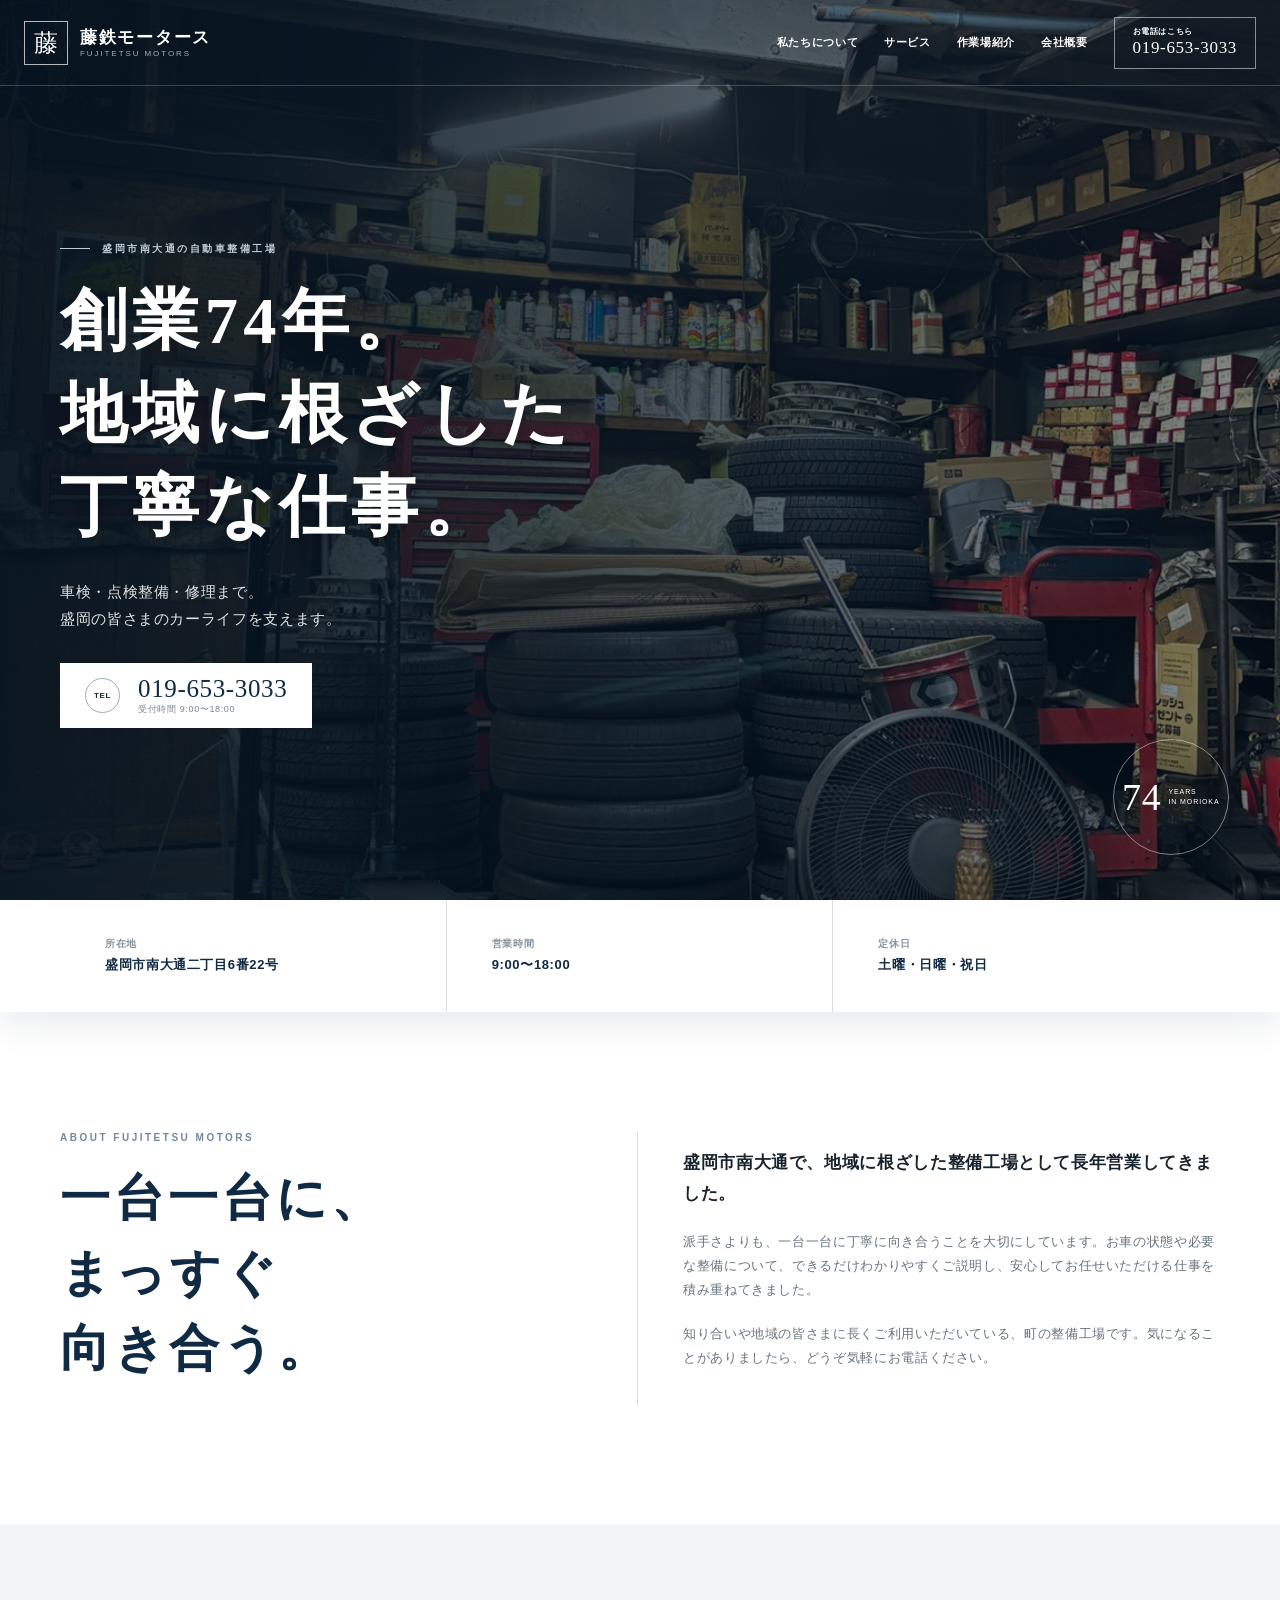
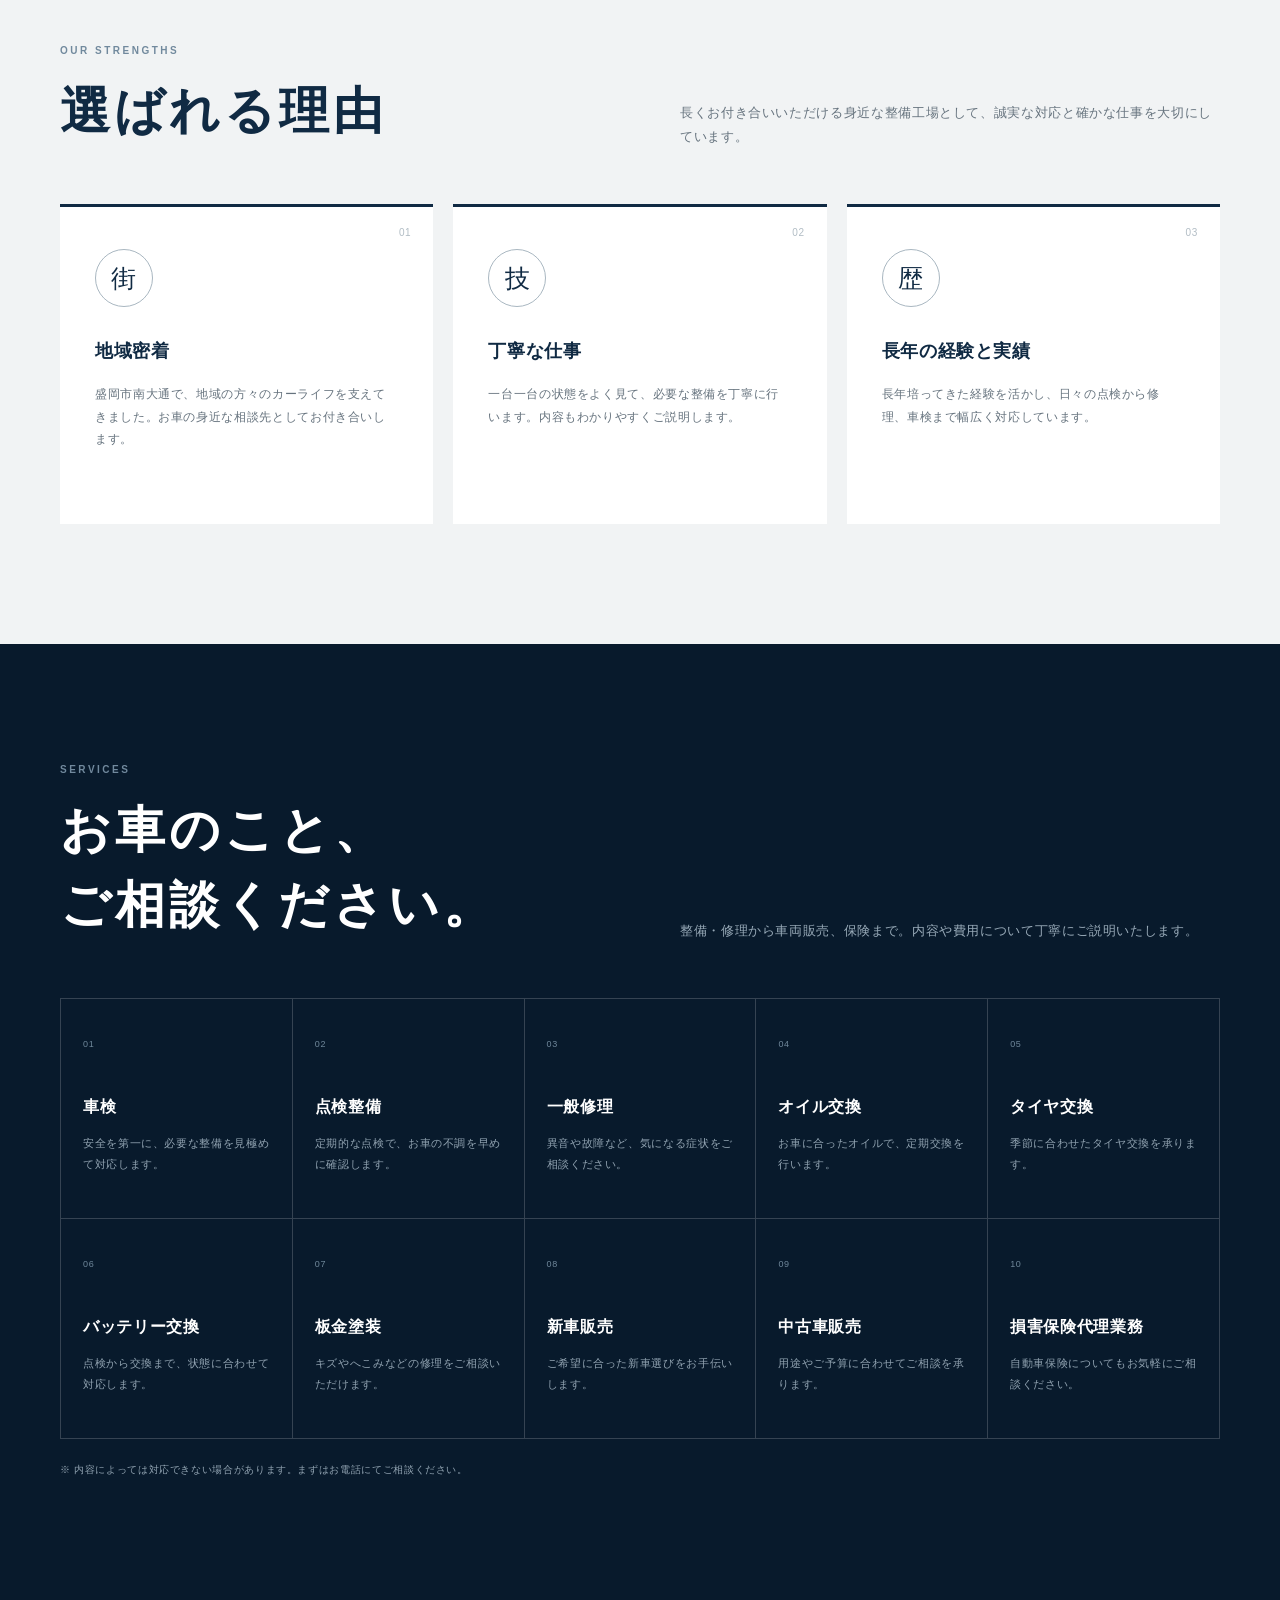
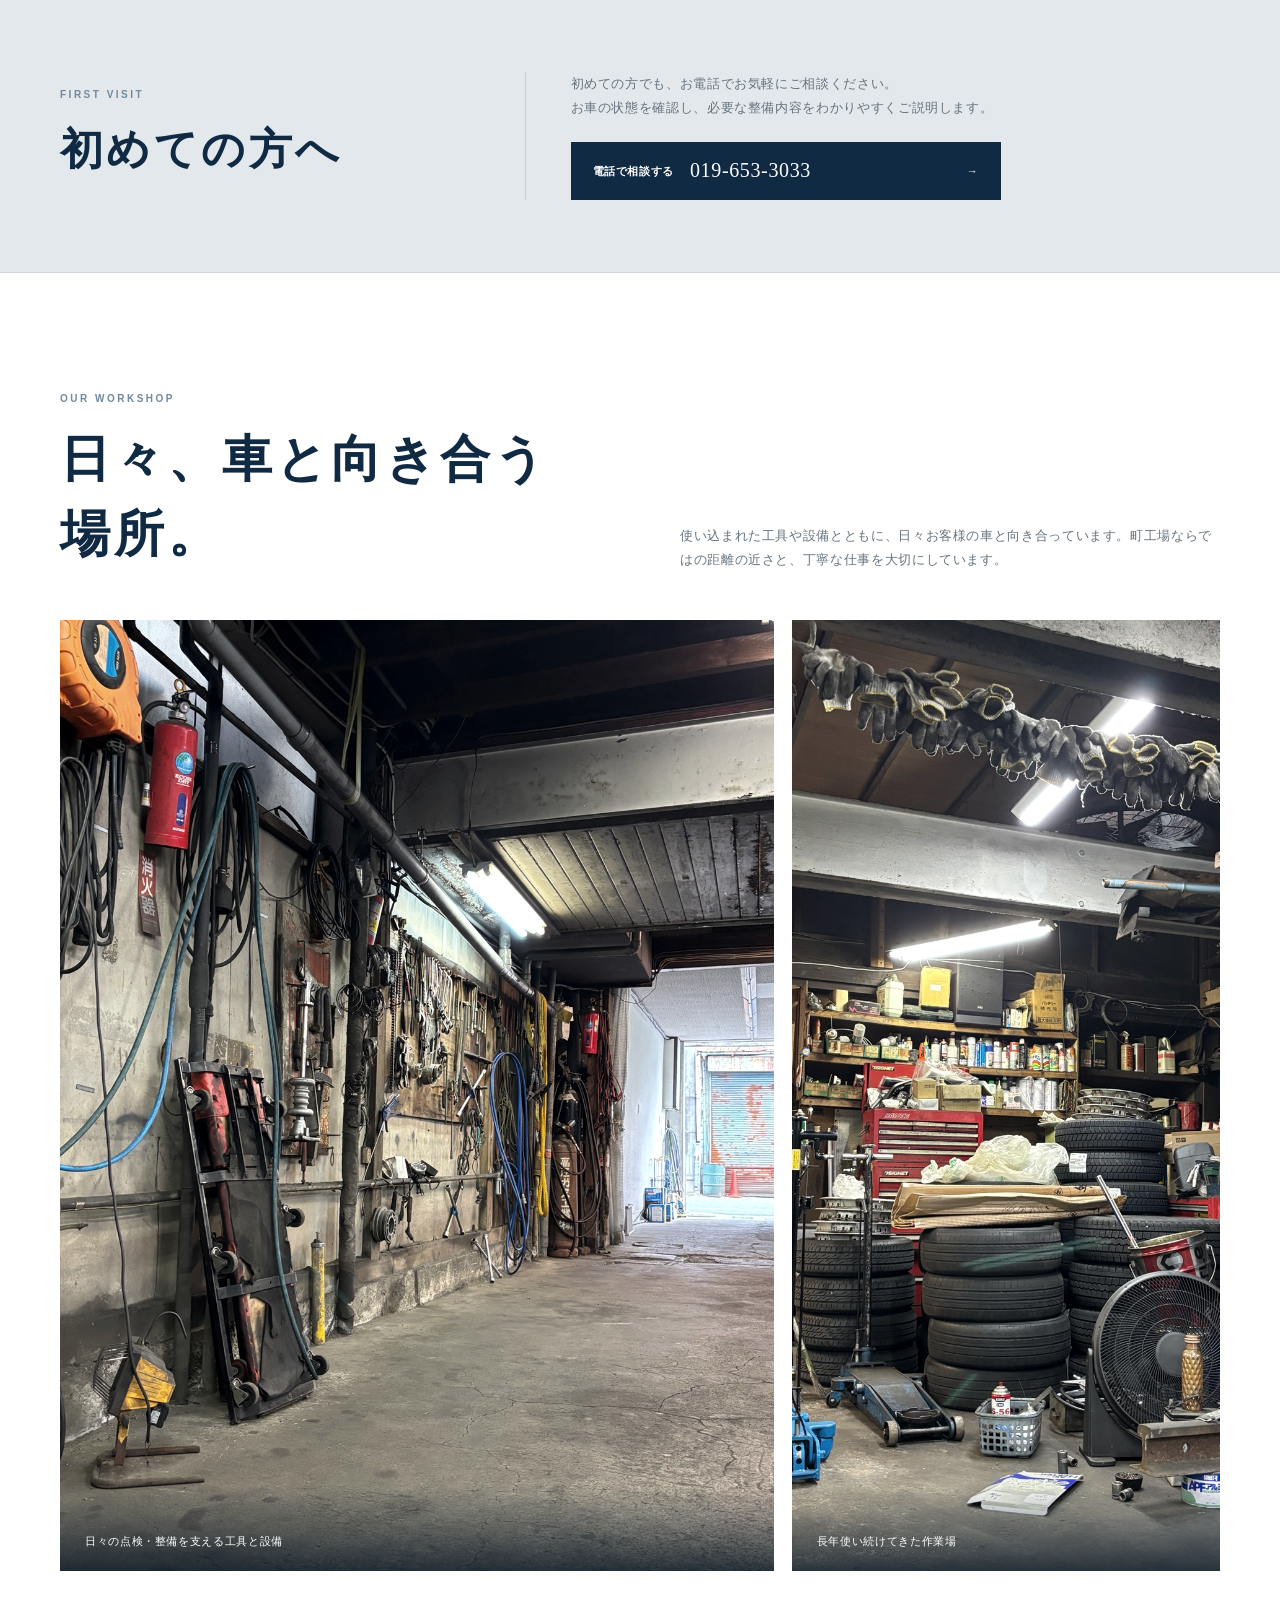
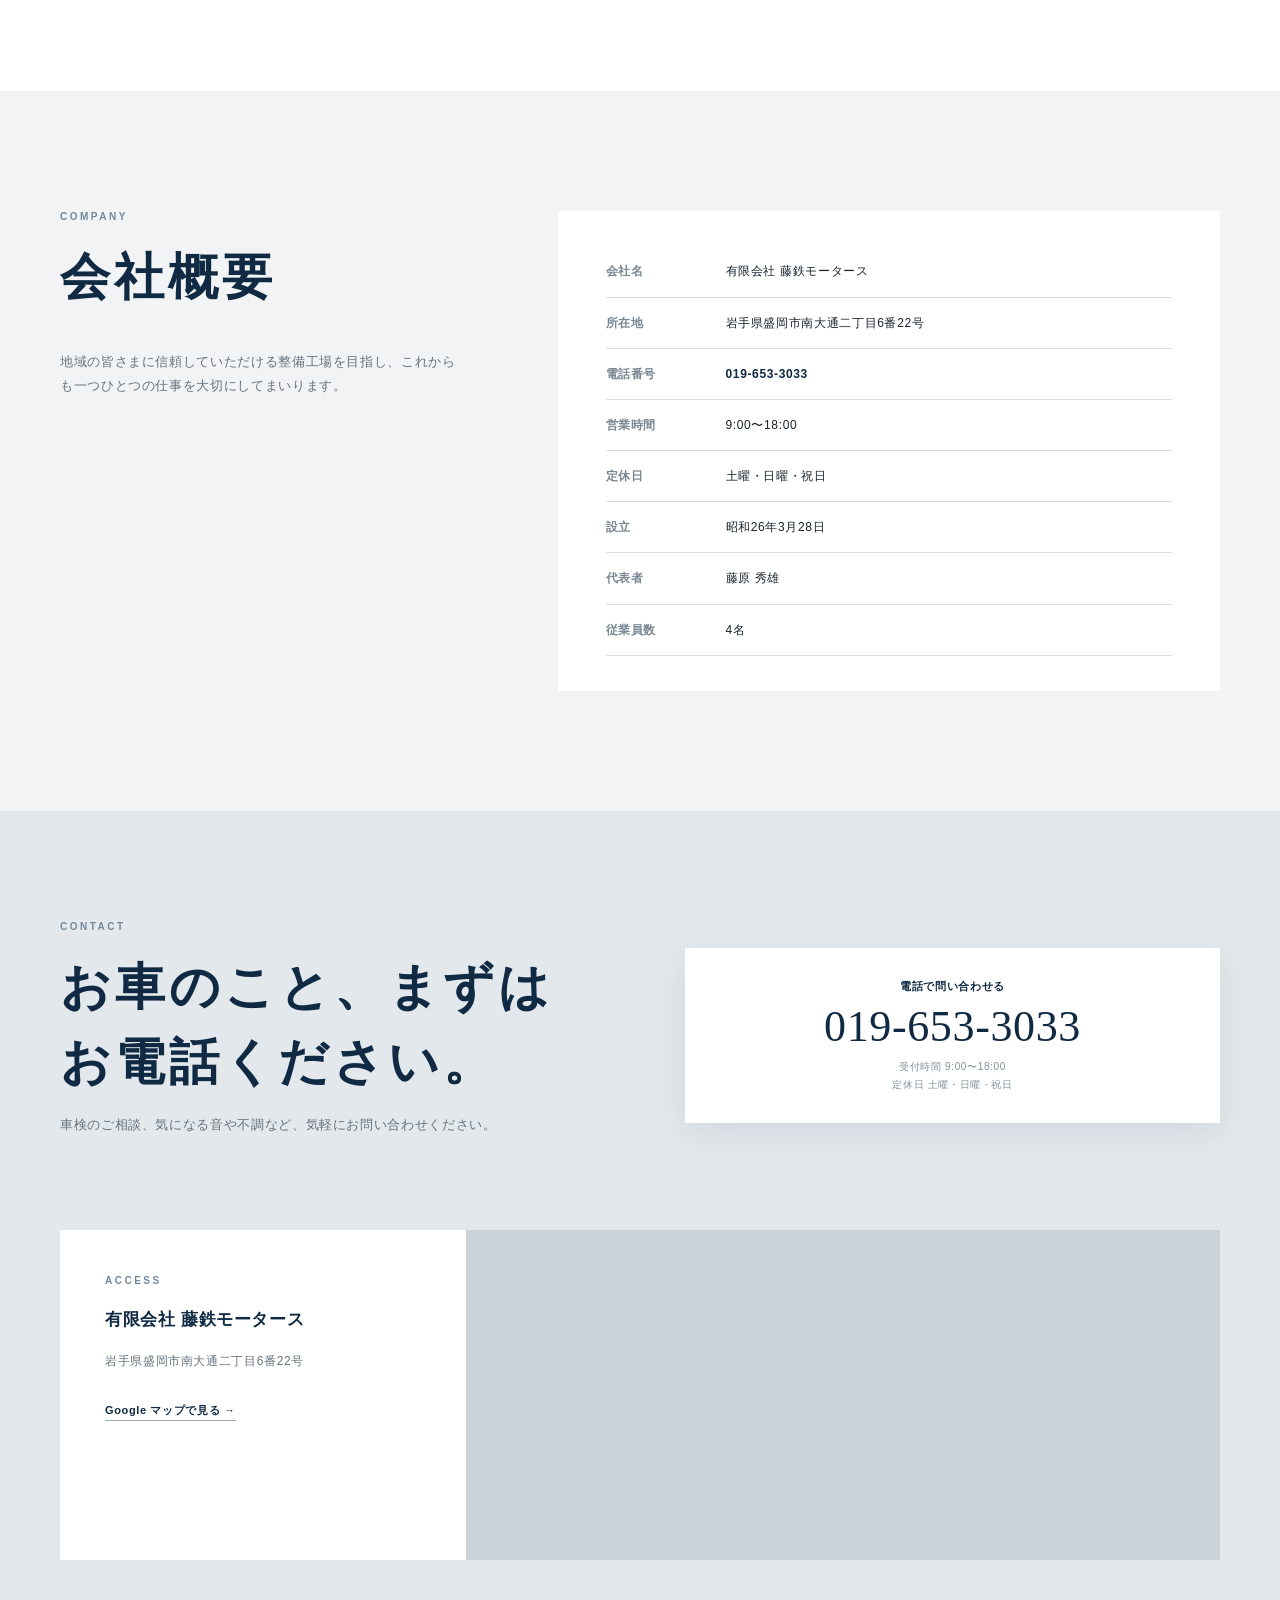
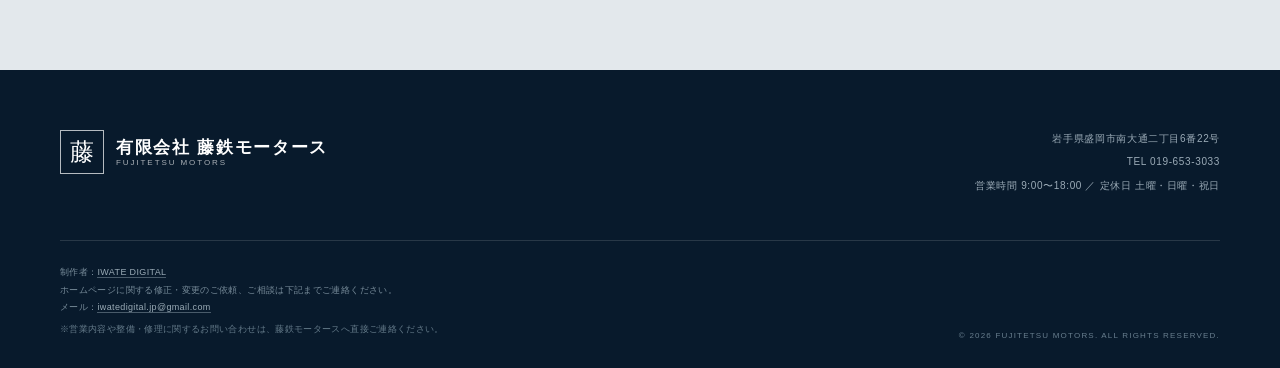
==== commit b1e10bea: "Update index.html" ====
--- a/index.html
+++ b/index.html
@@ -50,7 +50,7 @@
       <div class="container about-grid">
         <div>
           <p class="eyebrow">ABOUT FUJITETSU MOTORS</p>
-          <h2>一台一台に、<br>まっすぐ向き合う。</h2>
+          <h2>一台一台に、<br>まっすぐ<br>向き合う。</h2>
         </div>
         <div class="about-copy">
           <p class="large-copy">盛岡市南大通で、地域に根ざした整備工場として長年営業してきました。</p>
@@ -142,7 +142,7 @@
 
     <section class="contact" id="contact">
       <div class="container contact-top">
-        <div><p class="eyebrow">CONTACT</p><h2>お車のこと、<br>まずはお電話ください。</h2><p>車検のご相談、気になる音や不調など、気軽にお問い合わせください。</p></div>
+        <div><p class="eyebrow">CONTACT</p><h2>お車のこと、まずは<br>お電話ください。</h2><p>車検のご相談、気になる音や不調など、気軽にお問い合わせください。</p></div>
         <a class="phone-card" href="tel:0196533033"><span>電話で問い合わせる</span><strong>019-653-3033</strong><em>受付時間 9:00〜18:00<br>定休日 土曜・日曜・祝日</em></a>
       </div>
       <div class="container access-grid">
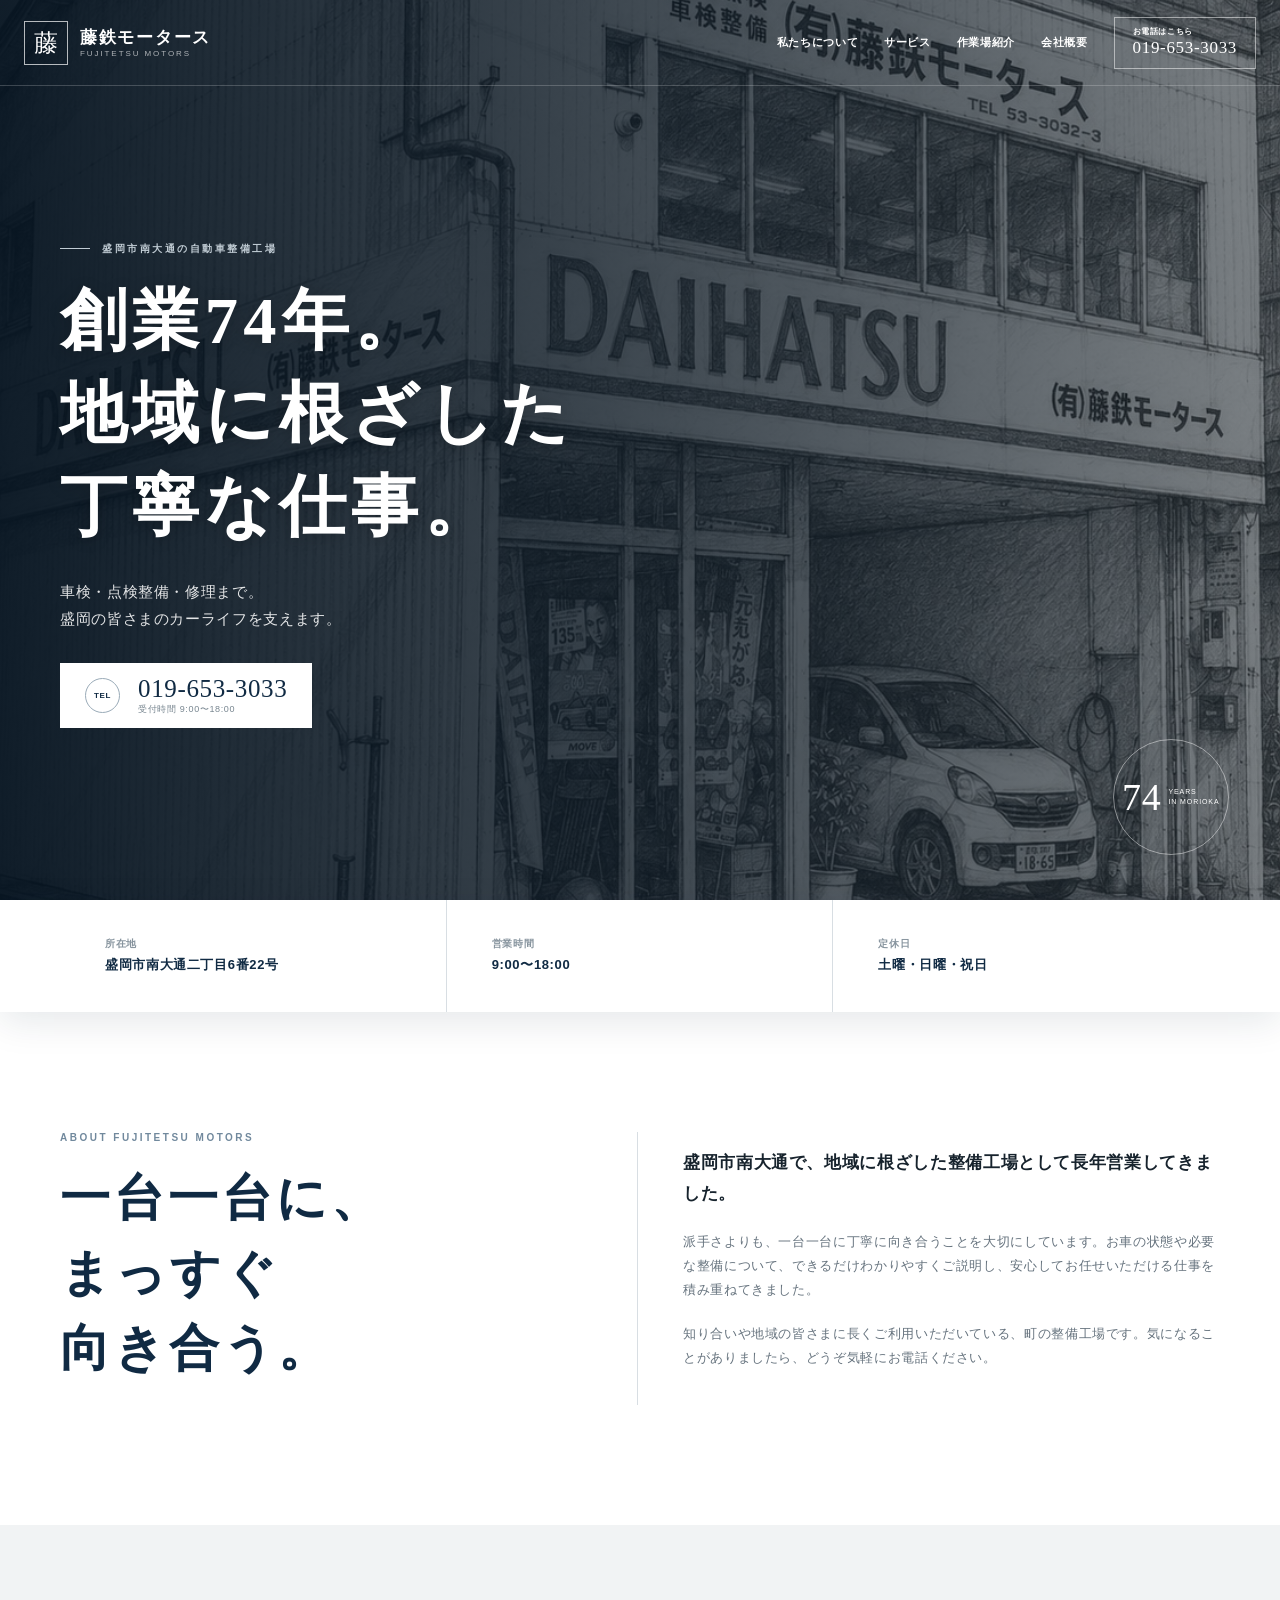
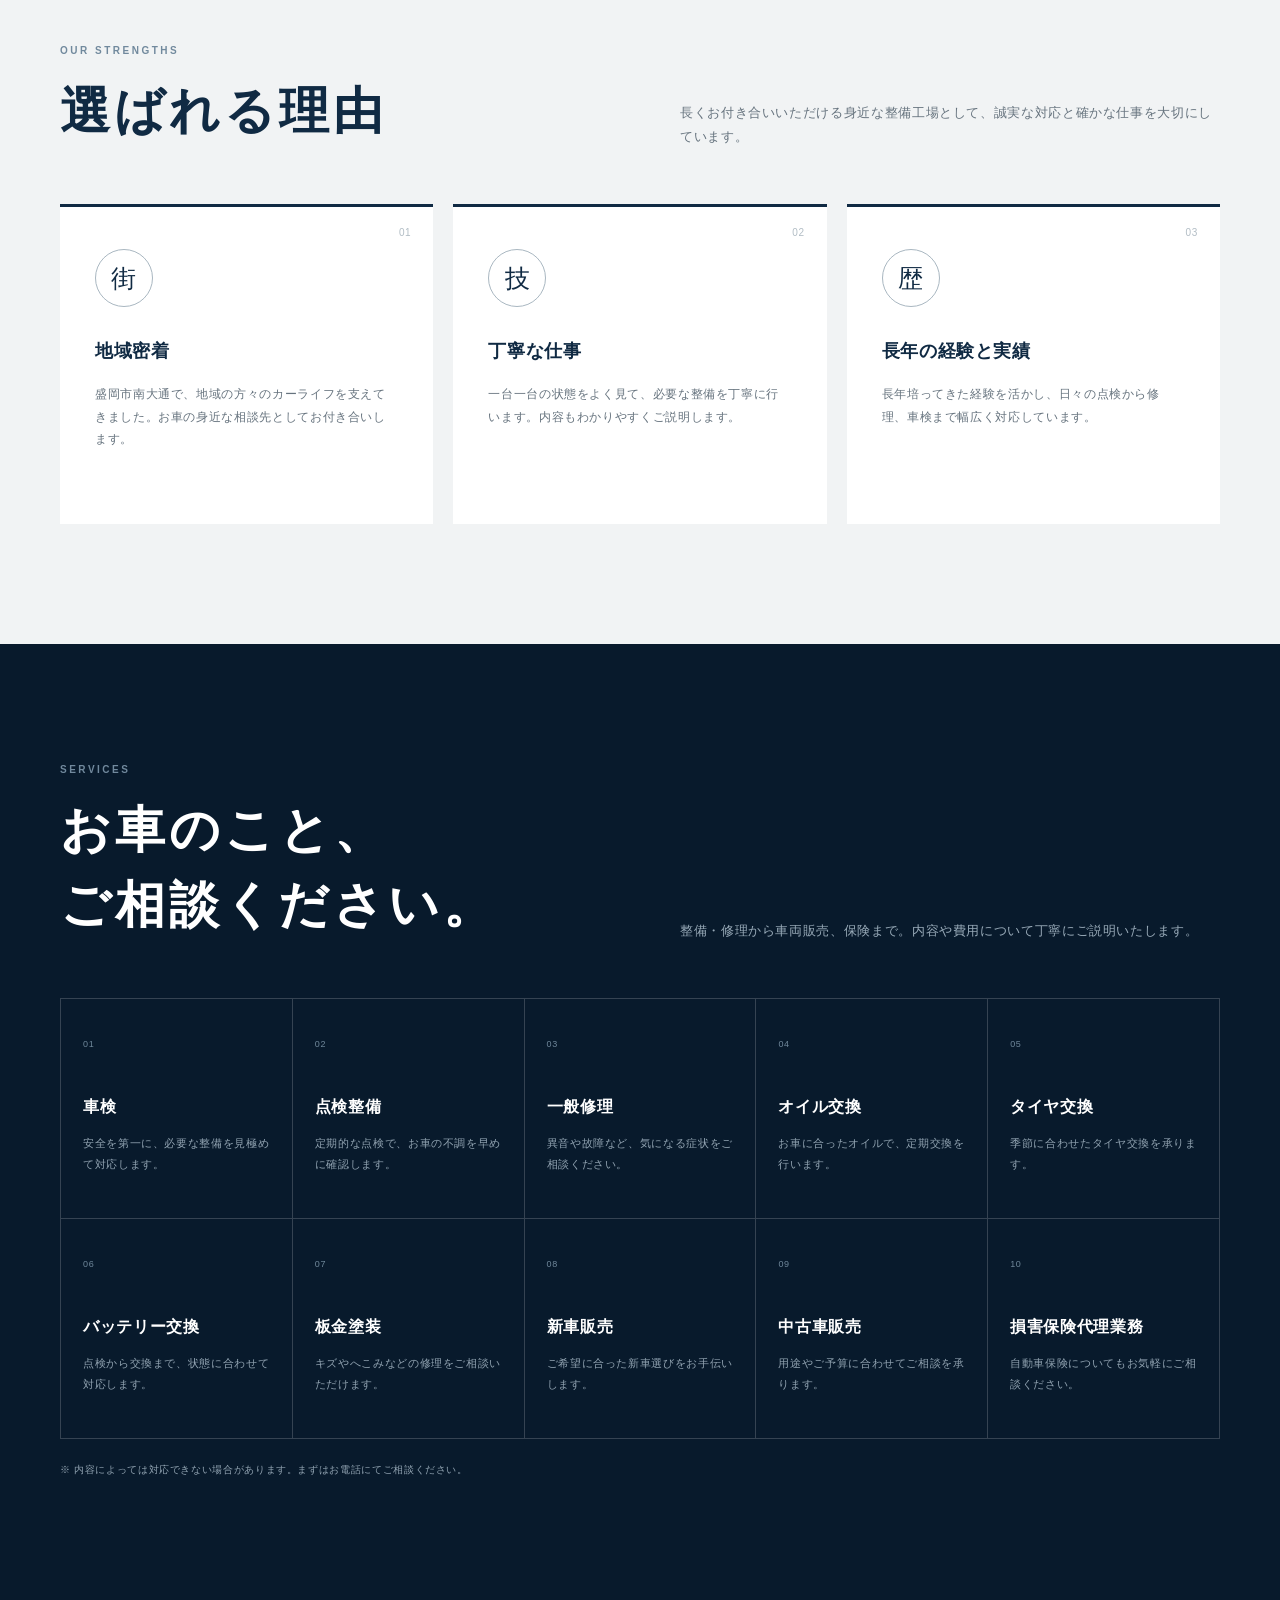
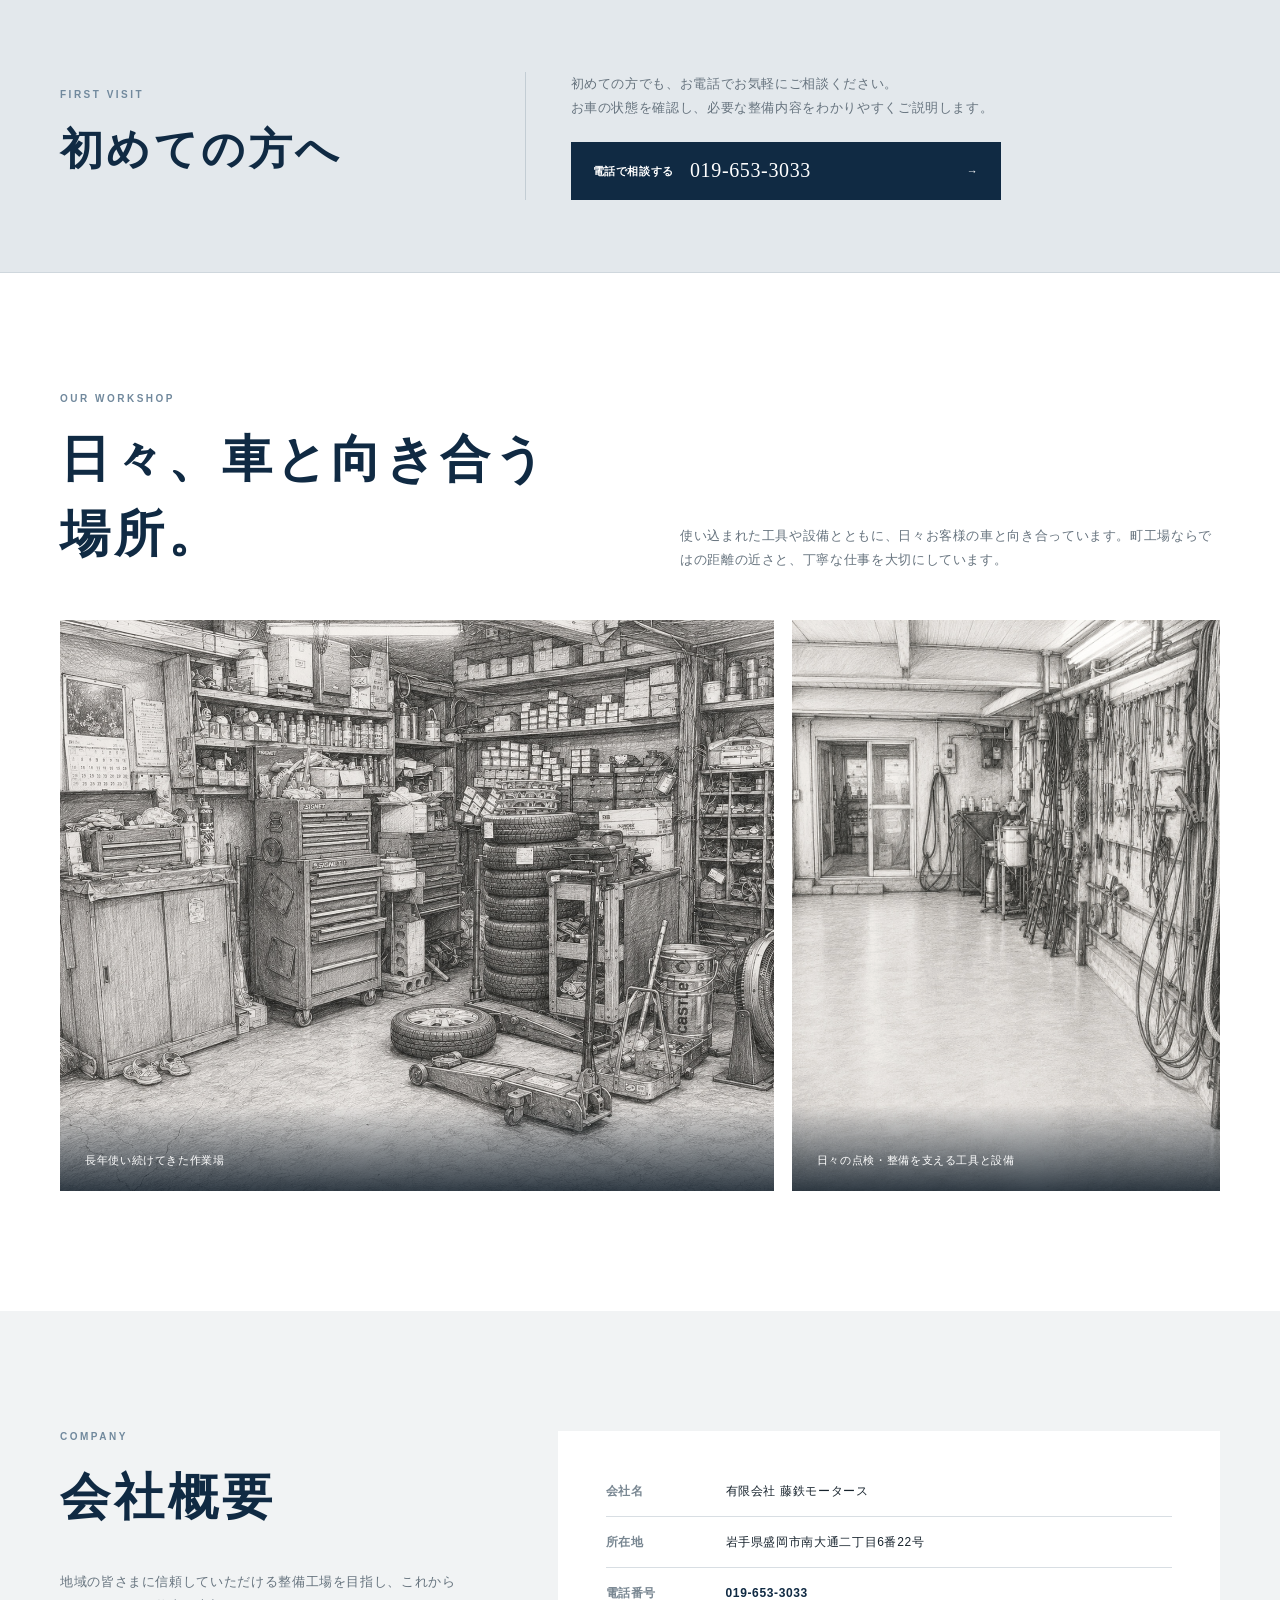
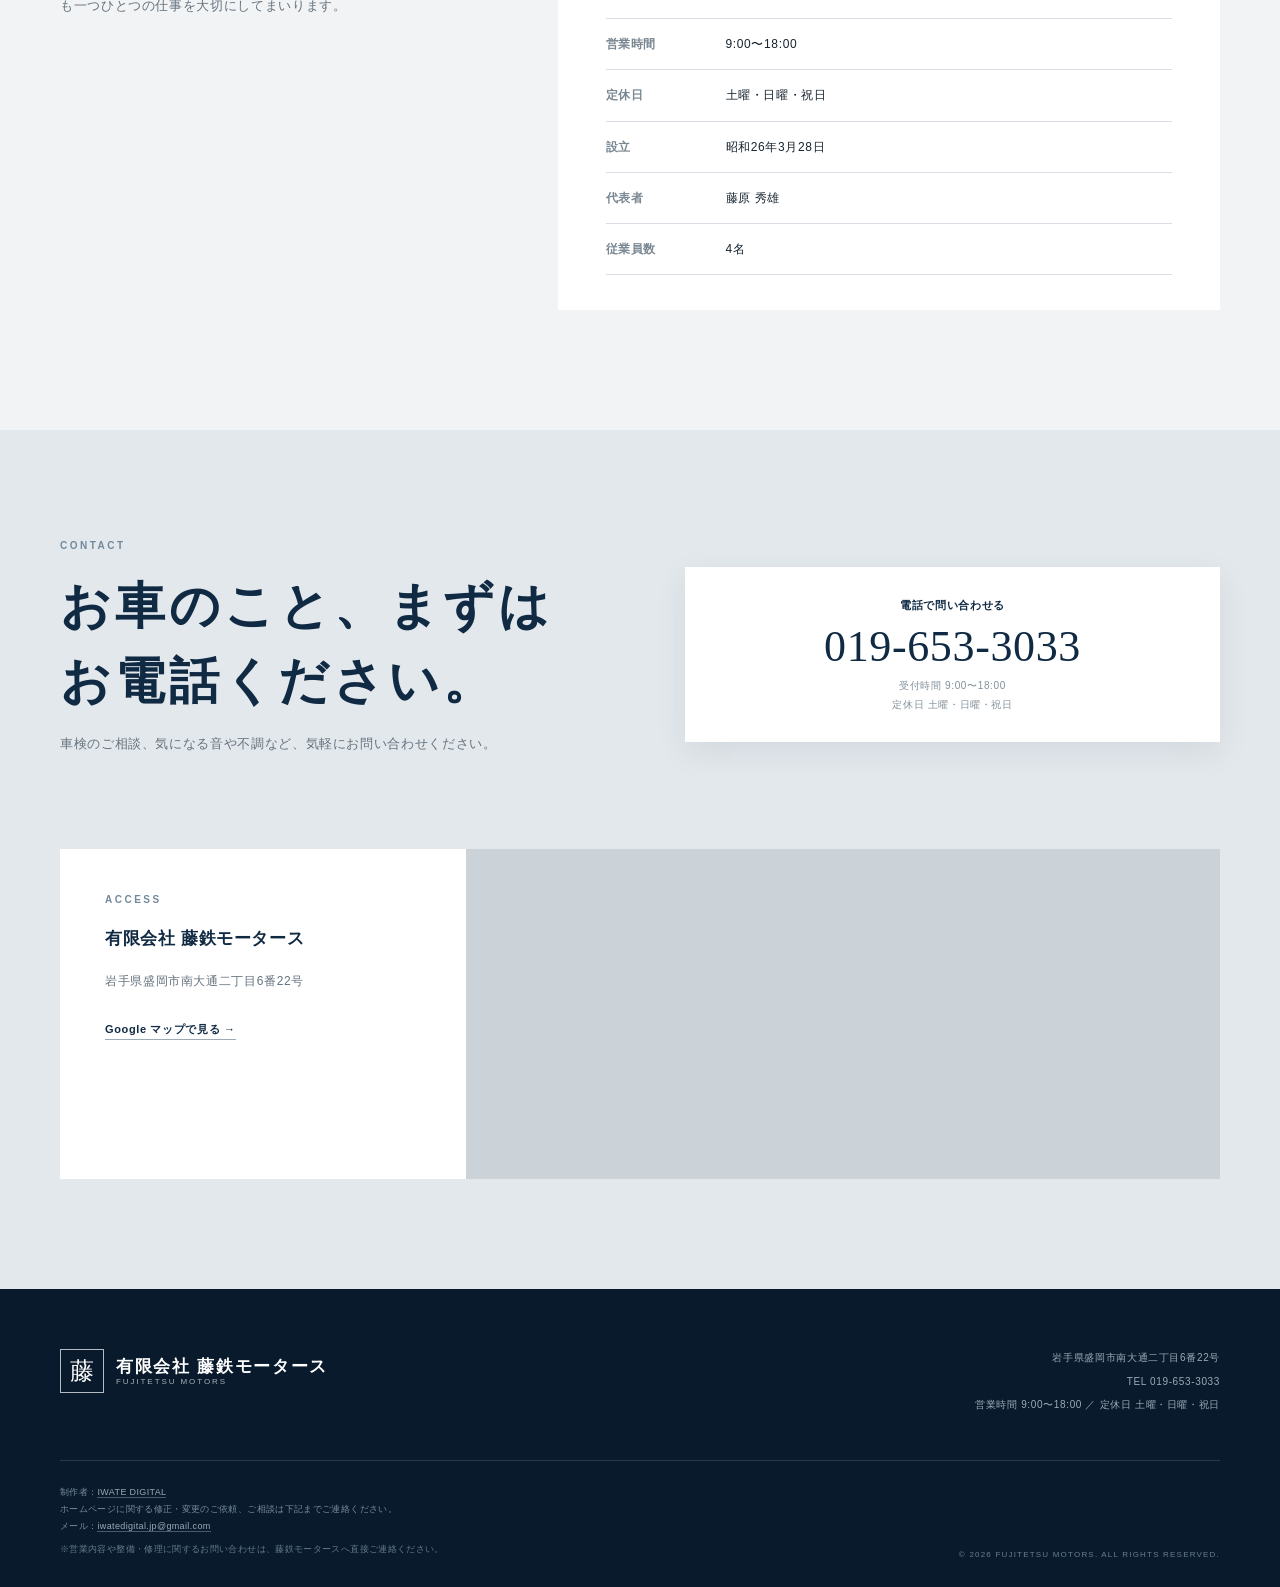
==== commit c0c4a302: "Update index.html" ====
--- a/index.html
+++ b/index.html
@@ -116,8 +116,8 @@
           <p>使い込まれた工具や設備とともに、日々お客様の車と向き合っています。町工場ならではの距離の近さと、丁寧な仕事を大切にしています。</p>
         </div>
         <div class="workshop-photos">
-          <figure class="workshop-photo main-photo"><img src="workshop-tools.jpg" alt="藤鉄モータースの作業場に並ぶ工具と整備設備"><figcaption>日々の点検・整備を支える工具と設備</figcaption></figure>
-          <figure class="workshop-photo detail-photo"><img src="workshop-tires.jpg" alt="藤鉄モータースの作業場に積まれたタイヤ"><figcaption>長年使い続けてきた作業場</figcaption></figure>
+          <figure class="workshop-photo main-photo"><img src="workshop-tires.jpg" alt="藤鉄モータースの作業場に積まれたタイヤ"><figcaption>長年使い続けてきた作業場</figcaption></figure>
+          <figure class="workshop-photo detail-photo"><img src="workshop-tools.jpg" alt="藤鉄モータースの作業場に並ぶ工具と整備設備"><figcaption>日々の点検・整備を支える工具と設備</figcaption></figure>
         </div>
       </div>
     </section>
--- a/styles.css
+++ b/styles.css
@@ -1 +1 @@
-:root{--navy:#102a43;--deep:#081a2c;--silver:#d8dee4;--pale:#f1f3f4;--white:#fff;--ink:#17232d;--muted:#66737e;--line:#d8dee3;--max:1160px}*{box-sizing:border-box}html{scroll-behavior:smooth}body{margin:0;color:var(--ink);font-family:"Yu Gothic","Hiragino Kaku Gothic ProN",Meiryo,sans-serif;line-height:1.85;letter-spacing:.04em}a{color:inherit;text-decoration:none}img{display:block;width:100%}.container{width:min(calc(100% - 48px),var(--max));margin:auto}.site-header{position:fixed;inset:0 0 auto;z-index:20;height:86px;color:#fff;border-bottom:1px solid rgba(255,255,255,.2);transition:.25s}.site-header.scrolled{height:70px;background:rgba(8,26,44,.97);box-shadow:0 5px 25px rgba(0,0,0,.13)}.header-inner{height:100%;width:min(calc(100% - 48px),1280px);margin:auto;display:flex;align-items:center;justify-content:space-between}.brand{display:inline-flex;align-items:center;gap:12px}.brand-mark{width:44px;height:44px;border:1px solid rgba(255,255,255,.7);display:grid;place-items:center;font:24px serif}.brand-copy{display:flex;flex-direction:column;line-height:1.25}.brand-copy strong{font-size:17px;letter-spacing:.1em}.brand-copy small{font:8px Arial;letter-spacing:.24em;opacity:.65}.global-nav{height:100%;display:flex;align-items:center;gap:26px;font-size:11px;font-weight:700}.header-phone{height:52px;padding:6px 18px;border:1px solid rgba(255,255,255,.5);display:flex;flex-direction:column;justify-content:center;line-height:1.35}.header-phone small{font-size:8px}.header-phone strong{font:17px Georgia,serif;letter-spacing:.04em}.menu-button{display:none}.hero{height:100svh;min-height:720px;position:relative;display:flex;align-items:center;overflow:hidden;background:var(--deep);color:#fff}.hero-bg{position:absolute;inset:0;background:linear-gradient(90deg,rgba(5,19,32,.94),rgba(5,19,32,.68) 45%,rgba(5,19,32,.1) 78%),url("workshop-tires.jpg") center/cover;animation:hero-in 1s ease-out both}.hero-content{position:relative;z-index:2;padding-top:70px}.eyebrow{margin:0 0 18px;color:#71899d;font:700 10px Arial,sans-serif;letter-spacing:.25em}.hero-eyebrow{color:#c1ccd4;display:flex;align-items:center;gap:12px}.hero-eyebrow:before{content:"";width:30px;height:1px;background:currentColor}.hero h1,.about h2,.section-heading h2,.workshop h2,.company h2,.contact h2{margin:0;color:var(--navy);font-family:"Yu Mincho","Hiragino Mincho ProN",serif;font-size:clamp(34px,4vw,50px);line-height:1.5;letter-spacing:.08em;font-weight:600}.hero h1{color:#fff;font-size:clamp(44px,5.2vw,70px);line-height:1.4;text-shadow:0 2px 15px rgba(0,0,0,.2)}.hero-lead{margin:24px 0 30px;color:rgba(255,255,255,.88);font-size:15px}.button-primary{width:max-content;min-height:65px;padding:8px 25px;background:#fff;color:var(--navy);display:flex;align-items:center;gap:18px;font-weight:700;transition:.2s}.button-primary:hover{transform:translateY(-2px)}.button-primary>span:last-child{display:flex;flex-direction:column;font:25px Georgia,serif}.button-primary small{font:9px "Yu Gothic",sans-serif;color:#788690}.phone-symbol{width:35px;height:35px;border:1px solid #9aabb8;border-radius:50%;display:grid;place-items:center;font:700 8px Arial}.hero-badge{position:absolute;z-index:3;right:4vw;bottom:5vh;width:116px;height:116px;border:1px solid rgba(255,255,255,.45);border-radius:50%;display:flex;align-items:center;justify-content:center;gap:7px}.hero-badge strong{font:38px Georgia,serif}.hero-badge span{font:7px/1.5 Arial;letter-spacing:.13em}.quick-info{position:relative;z-index:4;background:#fff;box-shadow:0 10px 35px rgba(12,36,56,.1)}.quick-grid{min-height:112px;display:grid;grid-template-columns:repeat(3,1fr)}.quick-grid div{padding:20px 45px;border-right:1px solid var(--line);display:flex;flex-direction:column;justify-content:center}.quick-grid div:last-child{border:0}.quick-grid span{color:#87949e;font-size:10px;font-weight:700}.quick-grid strong{color:var(--navy);font-size:13px}.section{padding:120px 0}.about{background:#fff}.about-grid{display:grid;grid-template-columns:.9fr 1.1fr;gap:100px}.about-copy{padding:15px 0 15px 45px;border-left:1px solid var(--line)}.about-copy p{margin:0 0 20px;color:var(--muted);font-size:13px}.about-copy .large-copy{color:var(--ink);font-size:17px;font-weight:700}.reasons{background:var(--pale)}.section-heading{margin-bottom:55px;display:grid;grid-template-columns:1fr 1fr;gap:80px;align-items:end}.section-heading p:last-child{margin:0;color:var(--muted);font-size:13px}.reason-grid{display:grid;grid-template-columns:repeat(3,1fr);gap:20px}.reason-card{position:relative;min-height:320px;padding:42px 35px;background:#fff;border-top:3px solid var(--navy)}.reason-number{position:absolute;top:20px;right:22px;color:#b2bdc5;font:10px Arial}.reason-kanji{width:58px;height:58px;margin-bottom:28px;border:1px solid #a9b7c1;border-radius:50%;display:grid;place-items:center;color:var(--navy);font:25px serif}.reason-card h3{margin:0 0 15px;color:var(--navy);font-size:18px}.reason-card p{margin:0;color:var(--muted);font-size:12px}.services{background:var(--deep);color:#fff}.section-heading.light h2{color:#fff}.section-heading.light p:last-child{color:#98aab8}.service-grid{display:grid;grid-template-columns:repeat(5,1fr);border-top:1px solid rgba(255,255,255,.18);border-left:1px solid rgba(255,255,255,.18)}.service-card{min-height:220px;padding:28px 22px;border-right:1px solid rgba(255,255,255,.18);border-bottom:1px solid rgba(255,255,255,.18);transition:.2s}.service-card:hover{background:rgba(255,255,255,.07)}.service-card span{color:#6f879a;font:9px Arial}.service-card h3{margin:35px 0 12px;font-size:16px}.service-card p{margin:0;color:#91a3b1;font-size:11px}.workshop{background:#fff}.workshop-heading{margin-bottom:48px;display:grid;grid-template-columns:1fr 1fr;gap:80px;align-items:end}.workshop-heading>p{margin:0;color:var(--muted);font-size:13px}.workshop-photos{display:grid;grid-template-columns:1.25fr .75fr;gap:18px;align-items:stretch}.workshop-photo{position:relative;margin:0;min-height:440px;overflow:hidden;background:var(--deep)}.workshop-photo img{height:100%;object-fit:cover;filter:saturate(.7) contrast(1.04)}.detail-photo img{object-position:15% center;transform:scale(1.25)}.workshop-photo figcaption{position:absolute;inset:auto 0 0;padding:45px 25px 20px;background:linear-gradient(transparent,rgba(5,19,32,.8));color:#fff;font-size:11px}.company{background:var(--pale)}.company-grid{display:grid;grid-template-columns:.75fr 1.25fr;gap:100px}.company-note{margin-top:35px;color:var(--muted);font-size:13px}.company-info{padding:35px 48px;background:#fff}.company-info dl{margin:0}.company-info dl div{padding:14px 0;border-bottom:1px solid var(--line);display:grid;grid-template-columns:120px 1fr;font-size:12px}.company-info dt{color:#798792;font-weight:700}.company-info dd{margin:0}.company-info a{color:var(--navy);font-weight:700}.contact{padding:110px 0;background:#e3e8ec}.contact-top{display:grid;grid-template-columns:1fr 1fr;gap:90px;align-items:center;margin-bottom:80px}.contact-top p:last-child{color:var(--muted);font-size:13px}.phone-card{padding:28px 35px;background:#fff;color:var(--navy);display:flex;flex-direction:column;align-items:center;box-shadow:0 10px 30px rgba(16,42,67,.08);transition:.2s}.phone-card:hover{transform:translateY(-2px)}.phone-card span{font-size:11px;font-weight:700}.phone-card strong{font:clamp(32px,4vw,44px)/1.4 Georgia,serif}.phone-card em{color:#81909b;text-align:center;font-size:10px;font-style:normal}.access-grid{display:grid;grid-template-columns:.7fr 1.3fr;background:#fff}.access-info{padding:45px}.access-info h3{margin:0 0 15px;color:var(--navy);font-size:17px}.access-info p:not(.eyebrow){color:var(--muted);font-size:12px}.access-info a{display:inline-block;margin-top:15px;color:var(--navy);font-size:11px;font-weight:700;border-bottom:1px solid #9caab5}.map-wrap{min-height:330px;background:#ccd3d8}.map-wrap iframe{width:100%;height:100%;border:0}footer{padding:60px 0 28px;background:var(--deep);color:#fff}.footer-main{display:flex;justify-content:space-between;align-items:flex-start}.footer-info{text-align:right;color:#9babb7;font-size:10px}.footer-info p{margin:0 0 5px}.copyright{margin-top:40px;padding-top:25px;border-top:1px solid rgba(255,255,255,.13);color:#687e8e;font:8px Arial;letter-spacing:.15em}@keyframes hero-in{from{opacity:0;transform:scale(1.06)}to{opacity:1;transform:scale(1)}}@media(max-width:1000px){.global-nav{gap:15px}.global-nav>a:not(.header-phone){display:none}.service-grid{grid-template-columns:repeat(2,1fr)}}@media(max-width:760px){.container{width:calc(100% - 36px)}.site-header,.site-header.scrolled{height:67px}.header-inner{width:calc(100% - 30px)}.header-phone{display:none!important}.menu-button{position:relative;z-index:30;width:42px;height:42px;padding:10px;border:0;background:transparent;display:grid;align-content:center;gap:5px}.menu-button span{height:1px;background:#fff;transition:.2s}.menu-button.open span:first-child{transform:translateY(6px) rotate(45deg)}.menu-button.open span:nth-child(2){opacity:0}.menu-button.open span:last-child{transform:translateY(-6px) rotate(-45deg)}.global-nav{position:fixed;inset:0;padding:95px 30px 40px;background:var(--deep);display:flex;flex-direction:column;align-items:stretch;transform:translateX(100%);transition:.25s}.global-nav.open{transform:translateX(0)}.global-nav>a:not(.header-phone){display:block;padding:17px 0;border-bottom:1px solid rgba(255,255,255,.15);font-size:14px}.hero{height:auto;min-height:700px}.hero-bg{background:linear-gradient(90deg,rgba(5,19,32,.88),rgba(5,19,32,.42)),url("assets/hero-workshop.png") 60% center/cover}.hero-badge{display:none}.hero h1{font-size:39px}.hero-lead{font-size:13px}.quick-grid,.about-grid,.section-heading,.reason-grid,.workshop-heading,.company-grid,.contact-top,.access-grid{grid-template-columns:1fr}.quick-grid div{padding:14px 20px;border-right:0;border-bottom:1px solid var(--line)}.quick-grid div:last-child{border:0}.section{padding:82px 0}.about-grid,.company-grid,.contact-top{gap:40px}.about-copy{padding:0;border:0}.section-heading,.workshop-heading{gap:20px;margin-bottom:38px}.reason-card{min-height:250px}.service-card{min-height:190px}.workshop-photos{grid-template-columns:1fr;gap:12px}.workshop-photo{min-height:290px}.detail-photo{display:none}.company-info{padding:28px 22px}.company-info dl div{grid-template-columns:90px 1fr}.contact{padding:80px 0}.contact-top{margin-bottom:50px}.access-info{padding:32px 25px}.map-wrap{min-height:300px}.footer-main{display:grid;gap:30px}.footer-info{text-align:left}}@media(max-width:480px){.brand-mark{width:38px;height:38px;font-size:20px}.brand-copy strong{font-size:14px}.hero h1{font-size:34px}.button-primary>span:last-child{font-size:22px}.service-grid{grid-template-columns:1fr}.service-card{min-height:165px}.service-card h3{margin-top:20px}.company-info dl div{grid-template-columns:1fr;gap:3px}.phone-card strong{font-size:30px}}@media(prefers-reduced-motion:reduce){*,*:before,*:after{scroll-behavior:auto!important;animation-duration:.01ms!important;transition-duration:.01ms!important}}
+:root{--navy:#102a43;--deep:#081a2c;--silver:#d8dee4;--pale:#f1f3f4;--white:#fff;--ink:#17232d;--muted:#66737e;--line:#d8dee3;--max:1160px}*{box-sizing:border-box}html{scroll-behavior:smooth}body{margin:0;color:var(--ink);font-family:"Yu Gothic","Hiragino Kaku Gothic ProN",Meiryo,sans-serif;line-height:1.85;letter-spacing:.04em}a{color:inherit;text-decoration:none}img{display:block;width:100%}.container{width:min(calc(100% - 48px),var(--max));margin:auto}.site-header{position:fixed;inset:0 0 auto;z-index:20;height:86px;color:#fff;border-bottom:1px solid rgba(255,255,255,.2);transition:.25s}.site-header.scrolled{height:70px;background:rgba(8,26,44,.97);box-shadow:0 5px 25px rgba(0,0,0,.13)}.header-inner{height:100%;width:min(calc(100% - 48px),1280px);margin:auto;display:flex;align-items:center;justify-content:space-between}.brand{display:inline-flex;align-items:center;gap:12px}.brand-mark{width:44px;height:44px;border:1px solid rgba(255,255,255,.7);display:grid;place-items:center;font:24px serif}.brand-copy{display:flex;flex-direction:column;line-height:1.25}.brand-copy strong{font-size:17px;letter-spacing:.1em}.brand-copy small{font:8px Arial;letter-spacing:.24em;opacity:.65}.global-nav{height:100%;display:flex;align-items:center;gap:26px;font-size:11px;font-weight:700}.header-phone{height:52px;padding:6px 18px;border:1px solid rgba(255,255,255,.5);display:flex;flex-direction:column;justify-content:center;line-height:1.35}.header-phone small{font-size:8px}.header-phone strong{font:17px Georgia,serif;letter-spacing:.04em}.menu-button{display:none}.hero{height:100svh;min-height:720px;position:relative;display:flex;align-items:center;overflow:hidden;background:var(--deep);color:#fff}.hero-bg{position:absolute;inset:0;background:linear-gradient(90deg,rgba(5,19,32,.94),rgba(5,19,32,.68) 45%,rgba(5,19,32,.1) 78%),url("hero-workshop.jpg") center/cover;animation:hero-in 1s ease-out both}.hero-content{position:relative;z-index:2;padding-top:70px}.eyebrow{margin:0 0 18px;color:#71899d;font:700 10px Arial,sans-serif;letter-spacing:.25em}.hero-eyebrow{color:#c1ccd4;display:flex;align-items:center;gap:12px}.hero-eyebrow:before{content:"";width:30px;height:1px;background:currentColor}.hero h1,.about h2,.section-heading h2,.workshop h2,.company h2,.contact h2{margin:0;color:var(--navy);font-family:"Yu Mincho","Hiragino Mincho ProN",serif;font-size:clamp(34px,4vw,50px);line-height:1.5;letter-spacing:.08em;font-weight:600}.hero h1{color:#fff;font-size:clamp(44px,5.2vw,70px);line-height:1.4;text-shadow:0 2px 15px rgba(0,0,0,.2)}.hero-lead{margin:24px 0 30px;color:rgba(255,255,255,.88);font-size:15px}.button-primary{width:max-content;min-height:65px;padding:8px 25px;background:#fff;color:var(--navy);display:flex;align-items:center;gap:18px;font-weight:700;transition:.2s}.button-primary:hover{transform:translateY(-2px)}.button-primary>span:last-child{display:flex;flex-direction:column;font:25px Georgia,serif}.button-primary small{font:9px "Yu Gothic",sans-serif;color:#788690}.phone-symbol{width:35px;height:35px;border:1px solid #9aabb8;border-radius:50%;display:grid;place-items:center;font:700 8px Arial}.hero-badge{position:absolute;z-index:3;right:4vw;bottom:5vh;width:116px;height:116px;border:1px solid rgba(255,255,255,.45);border-radius:50%;display:flex;align-items:center;justify-content:center;gap:7px}.hero-badge strong{font:38px Georgia,serif}.hero-badge span{font:7px/1.5 Arial;letter-spacing:.13em}.quick-info{position:relative;z-index:4;background:#fff;box-shadow:0 10px 35px rgba(12,36,56,.1)}.quick-grid{min-height:112px;display:grid;grid-template-columns:repeat(3,1fr)}.quick-grid div{padding:20px 45px;border-right:1px solid var(--line);display:flex;flex-direction:column;justify-content:center}.quick-grid div:last-child{border:0}.quick-grid span{color:#87949e;font-size:10px;font-weight:700}.quick-grid strong{color:var(--navy);font-size:13px}.section{padding:120px 0}.about{background:#fff}.about-grid{display:grid;grid-template-columns:.9fr 1.1fr;gap:100px}.about-copy{padding:15px 0 15px 45px;border-left:1px solid var(--line)}.about-copy p{margin:0 0 20px;color:var(--muted);font-size:13px}.about-copy .large-copy{color:var(--ink);font-size:17px;font-weight:700}.reasons{background:var(--pale)}.section-heading{margin-bottom:55px;display:grid;grid-template-columns:1fr 1fr;gap:80px;align-items:end}.section-heading p:last-child{margin:0;color:var(--muted);font-size:13px}.reason-grid{display:grid;grid-template-columns:repeat(3,1fr);gap:20px}.reason-card{position:relative;min-height:320px;padding:42px 35px;background:#fff;border-top:3px solid var(--navy)}.reason-number{position:absolute;top:20px;right:22px;color:#b2bdc5;font:10px Arial}.reason-kanji{width:58px;height:58px;margin-bottom:28px;border:1px solid #a9b7c1;border-radius:50%;display:grid;place-items:center;color:var(--navy);font:25px serif}.reason-card h3{margin:0 0 15px;color:var(--navy);font-size:18px}.reason-card p{margin:0;color:var(--muted);font-size:12px}.services{background:var(--deep);color:#fff}.section-heading.light h2{color:#fff}.section-heading.light p:last-child{color:#98aab8}.service-grid{display:grid;grid-template-columns:repeat(5,1fr);border-top:1px solid rgba(255,255,255,.18);border-left:1px solid rgba(255,255,255,.18)}.service-card{min-height:220px;padding:28px 22px;border-right:1px solid rgba(255,255,255,.18);border-bottom:1px solid rgba(255,255,255,.18);transition:.2s}.service-card:hover{background:rgba(255,255,255,.07)}.service-card span{color:#6f879a;font:9px Arial}.service-card h3{margin:35px 0 12px;font-size:16px}.service-card p{margin:0;color:#91a3b1;font-size:11px}.workshop{background:#fff}.workshop-heading{margin-bottom:48px;display:grid;grid-template-columns:1fr 1fr;gap:80px;align-items:end}.workshop-heading>p{margin:0;color:var(--muted);font-size:13px}.workshop-photos{display:grid;grid-template-columns:1.25fr .75fr;gap:18px;align-items:stretch}.workshop-photo{position:relative;margin:0;min-height:440px;overflow:hidden;background:var(--deep)}.workshop-photo img{height:100%;object-fit:cover;filter:saturate(.7) contrast(1.04)}.detail-photo img{object-position:15% center;transform:scale(1.25)}.workshop-photo figcaption{position:absolute;inset:auto 0 0;padding:45px 25px 20px;background:linear-gradient(transparent,rgba(5,19,32,.8));color:#fff;font-size:11px}.company{background:var(--pale)}.company-grid{display:grid;grid-template-columns:.75fr 1.25fr;gap:100px}.company-note{margin-top:35px;color:var(--muted);font-size:13px}.company-info{padding:35px 48px;background:#fff}.company-info dl{margin:0}.company-info dl div{padding:14px 0;border-bottom:1px solid var(--line);display:grid;grid-template-columns:120px 1fr;font-size:12px}.company-info dt{color:#798792;font-weight:700}.company-info dd{margin:0}.company-info a{color:var(--navy);font-weight:700}.contact{padding:110px 0;background:#e3e8ec}.contact-top{display:grid;grid-template-columns:1fr 1fr;gap:90px;align-items:center;margin-bottom:80px}.contact-top p:last-child{color:var(--muted);font-size:13px}.phone-card{padding:28px 35px;background:#fff;color:var(--navy);display:flex;flex-direction:column;align-items:center;box-shadow:0 10px 30px rgba(16,42,67,.08);transition:.2s}.phone-card:hover{transform:translateY(-2px)}.phone-card span{font-size:11px;font-weight:700}.phone-card strong{font:clamp(32px,4vw,44px)/1.4 Georgia,serif}.phone-card em{color:#81909b;text-align:center;font-size:10px;font-style:normal}.access-grid{display:grid;grid-template-columns:.7fr 1.3fr;background:#fff}.access-info{padding:45px}.access-info h3{margin:0 0 15px;color:var(--navy);font-size:17px}.access-info p:not(.eyebrow){color:var(--muted);font-size:12px}.access-info a{display:inline-block;margin-top:15px;color:var(--navy);font-size:11px;font-weight:700;border-bottom:1px solid #9caab5}.map-wrap{min-height:330px;background:#ccd3d8}.map-wrap iframe{width:100%;height:100%;border:0}footer{padding:60px 0 28px;background:var(--deep);color:#fff}.footer-main{display:flex;justify-content:space-between;align-items:flex-start}.footer-info{text-align:right;color:#9babb7;font-size:10px}.footer-info p{margin:0 0 5px}.copyright{margin-top:40px;padding-top:25px;border-top:1px solid rgba(255,255,255,.13);color:#687e8e;font:8px Arial;letter-spacing:.15em}@keyframes hero-in{from{opacity:0;transform:scale(1.06)}to{opacity:1;transform:scale(1)}}@media(max-width:1000px){.global-nav{gap:15px}.global-nav>a:not(.header-phone){display:none}.service-grid{grid-template-columns:repeat(2,1fr)}}@media(max-width:760px){.container{width:calc(100% - 36px)}.site-header,.site-header.scrolled{height:67px}.header-inner{width:calc(100% - 30px)}.header-phone{display:none!important}.menu-button{position:relative;z-index:30;width:42px;height:42px;padding:10px;border:0;background:transparent;display:grid;align-content:center;gap:5px}.menu-button span{height:1px;background:#fff;transition:.2s}.menu-button.open span:first-child{transform:translateY(6px) rotate(45deg)}.menu-button.open span:nth-child(2){opacity:0}.menu-button.open span:last-child{transform:translateY(-6px) rotate(-45deg)}.global-nav{position:fixed;inset:0;padding:95px 30px 40px;background:var(--deep);display:flex;flex-direction:column;align-items:stretch;transform:translateX(100%);transition:.25s}.global-nav.open{transform:translateX(0)}.global-nav>a:not(.header-phone){display:block;padding:17px 0;border-bottom:1px solid rgba(255,255,255,.15);font-size:14px}.hero{height:auto;min-height:700px}.hero-bg{background:linear-gradient(90deg,rgba(5,19,32,.88),rgba(5,19,32,.42)),url("assets/hero-workshop.png") 60% center/cover}.hero-badge{display:none}.hero h1{font-size:39px}.hero-lead{font-size:13px}.quick-grid,.about-grid,.section-heading,.reason-grid,.workshop-heading,.company-grid,.contact-top,.access-grid{grid-template-columns:1fr}.quick-grid div{padding:14px 20px;border-right:0;border-bottom:1px solid var(--line)}.quick-grid div:last-child{border:0}.section{padding:82px 0}.about-grid,.company-grid,.contact-top{gap:40px}.about-copy{padding:0;border:0}.section-heading,.workshop-heading{gap:20px;margin-bottom:38px}.reason-card{min-height:250px}.service-card{min-height:190px}.workshop-photos{grid-template-columns:1fr;gap:12px}.workshop-photo{min-height:290px}.detail-photo{display:none}.company-info{padding:28px 22px}.company-info dl div{grid-template-columns:90px 1fr}.contact{padding:80px 0}.contact-top{margin-bottom:50px}.access-info{padding:32px 25px}.map-wrap{min-height:300px}.footer-main{display:grid;gap:30px}.footer-info{text-align:left}}@media(max-width:480px){.brand-mark{width:38px;height:38px;font-size:20px}.brand-copy strong{font-size:14px}.hero h1{font-size:34px}.button-primary>span:last-child{font-size:22px}.service-grid{grid-template-columns:1fr}.service-card{min-height:165px}.service-card h3{margin-top:20px}.company-info dl div{grid-template-columns:1fr;gap:3px}.phone-card strong{font-size:30px}}@media(prefers-reduced-motion:reduce){*,*:before,*:after{scroll-behavior:auto!important;animation-duration:.01ms!important;transition-duration:.01ms!important}}
--- a/workshop-photos.css
+++ b/workshop-photos.css
@@ -2,7 +2,7 @@
 .hero-bg {
   background:
     linear-gradient(90deg, rgba(5, 19, 32, .95) 0%, rgba(5, 19, 32, .78) 42%, rgba(5, 19, 32, .48) 100%),
-    url("workshop-tires.jpg") center 57% / cover no-repeat;
+    url("hero-workshop.jpg") center 57% / cover no-repeat;
 }
 
 .workshop-photo {
